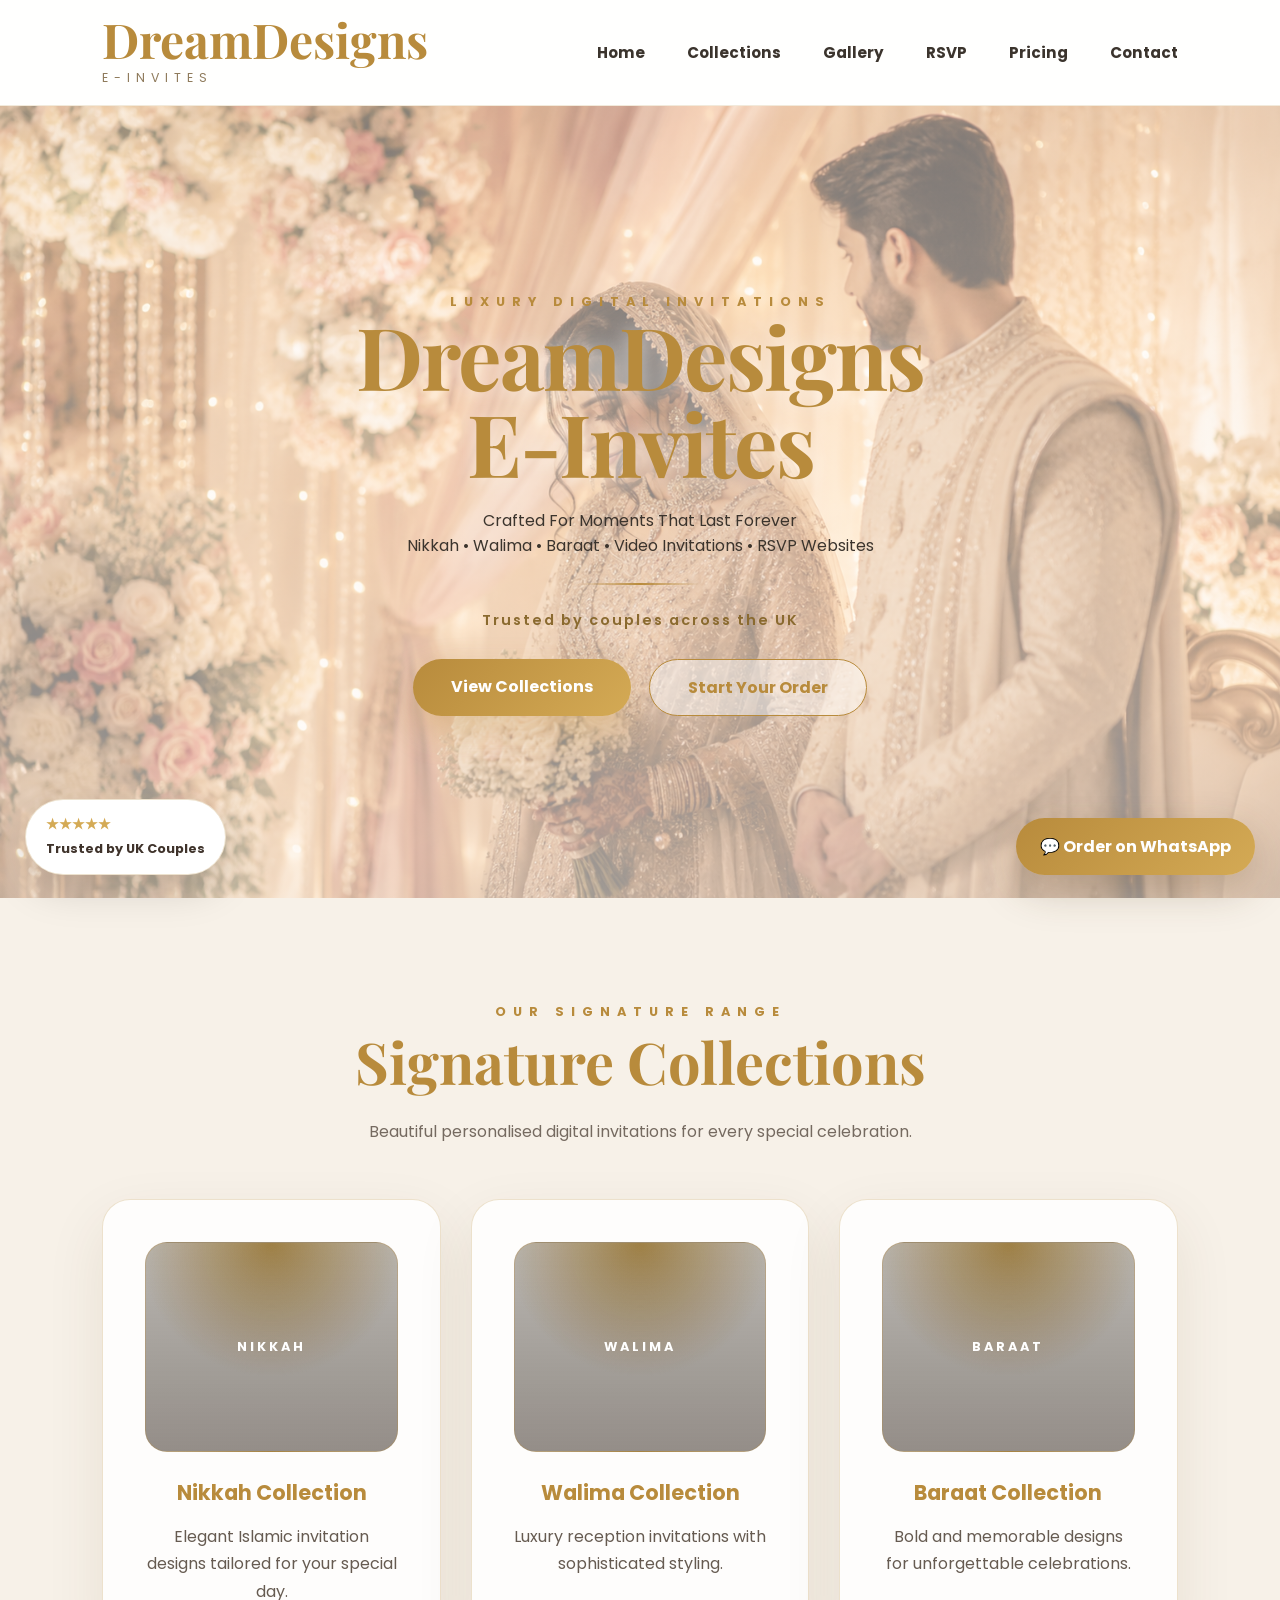
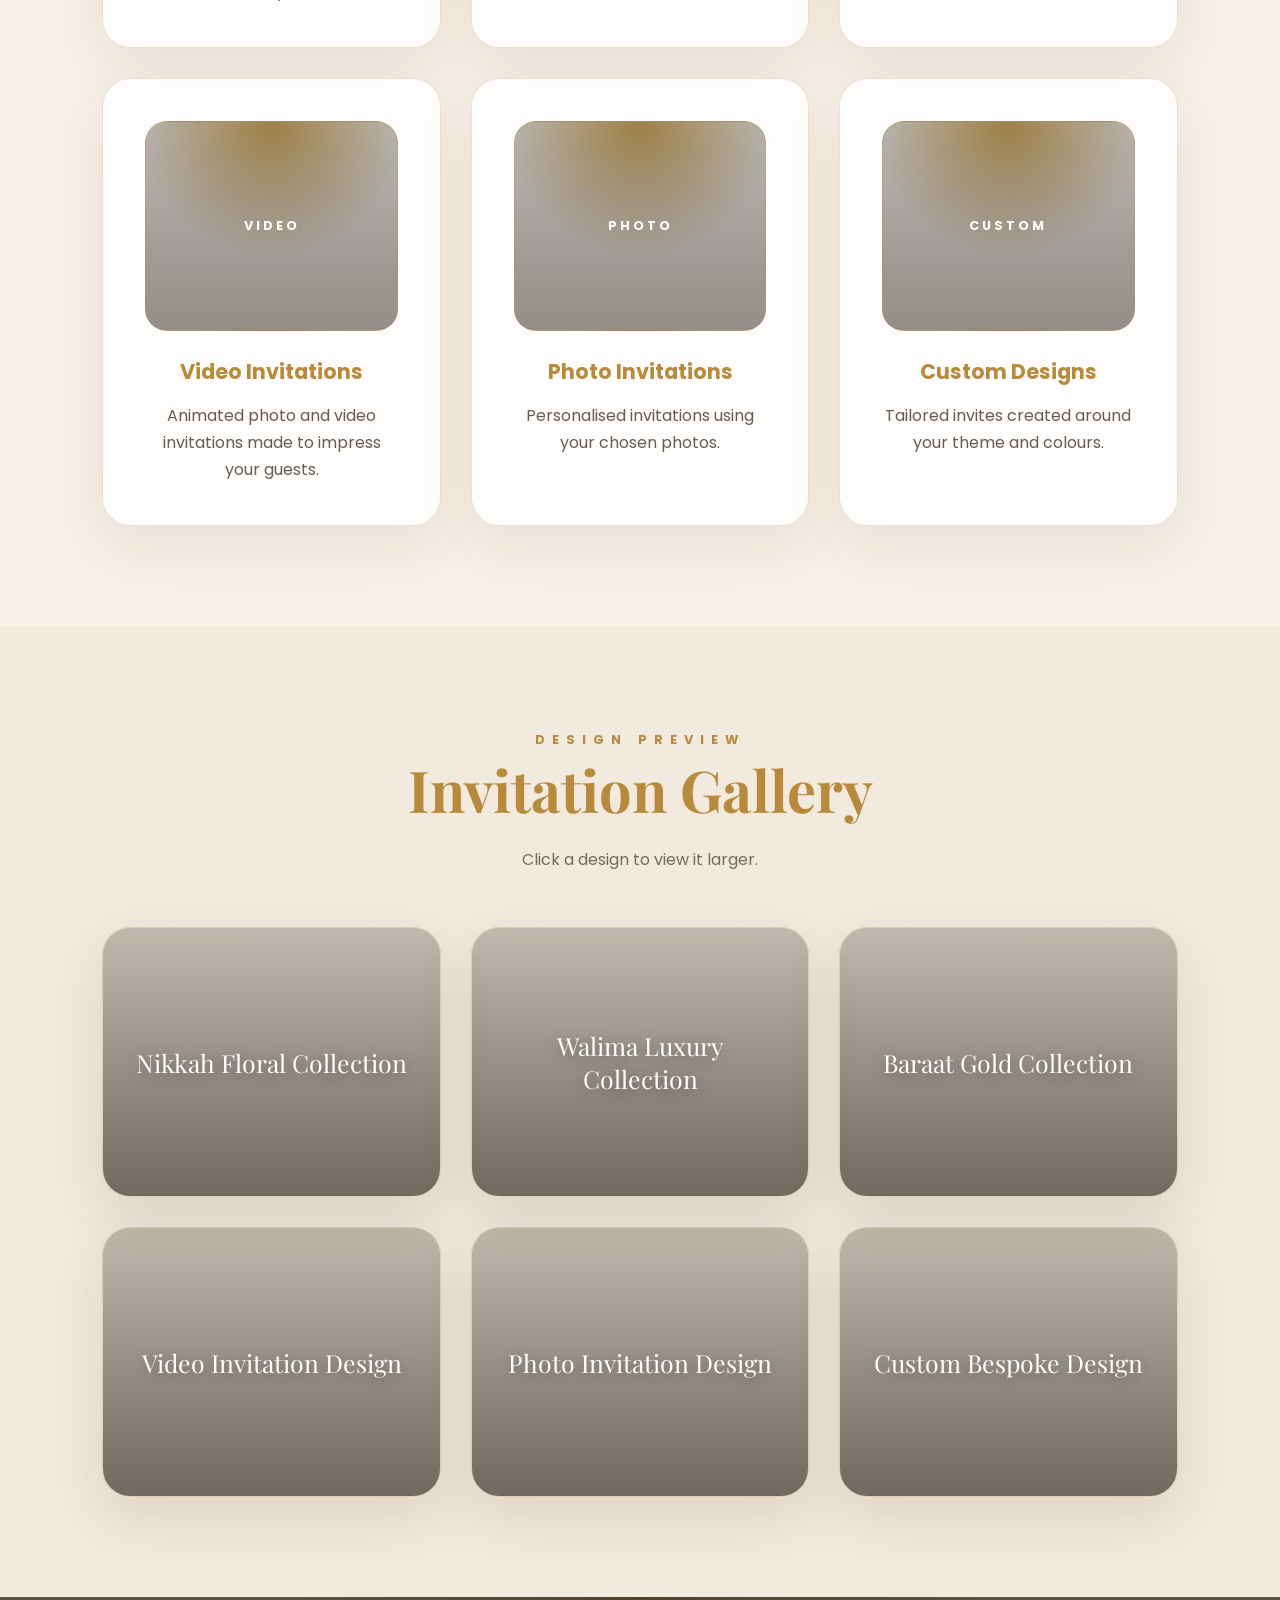
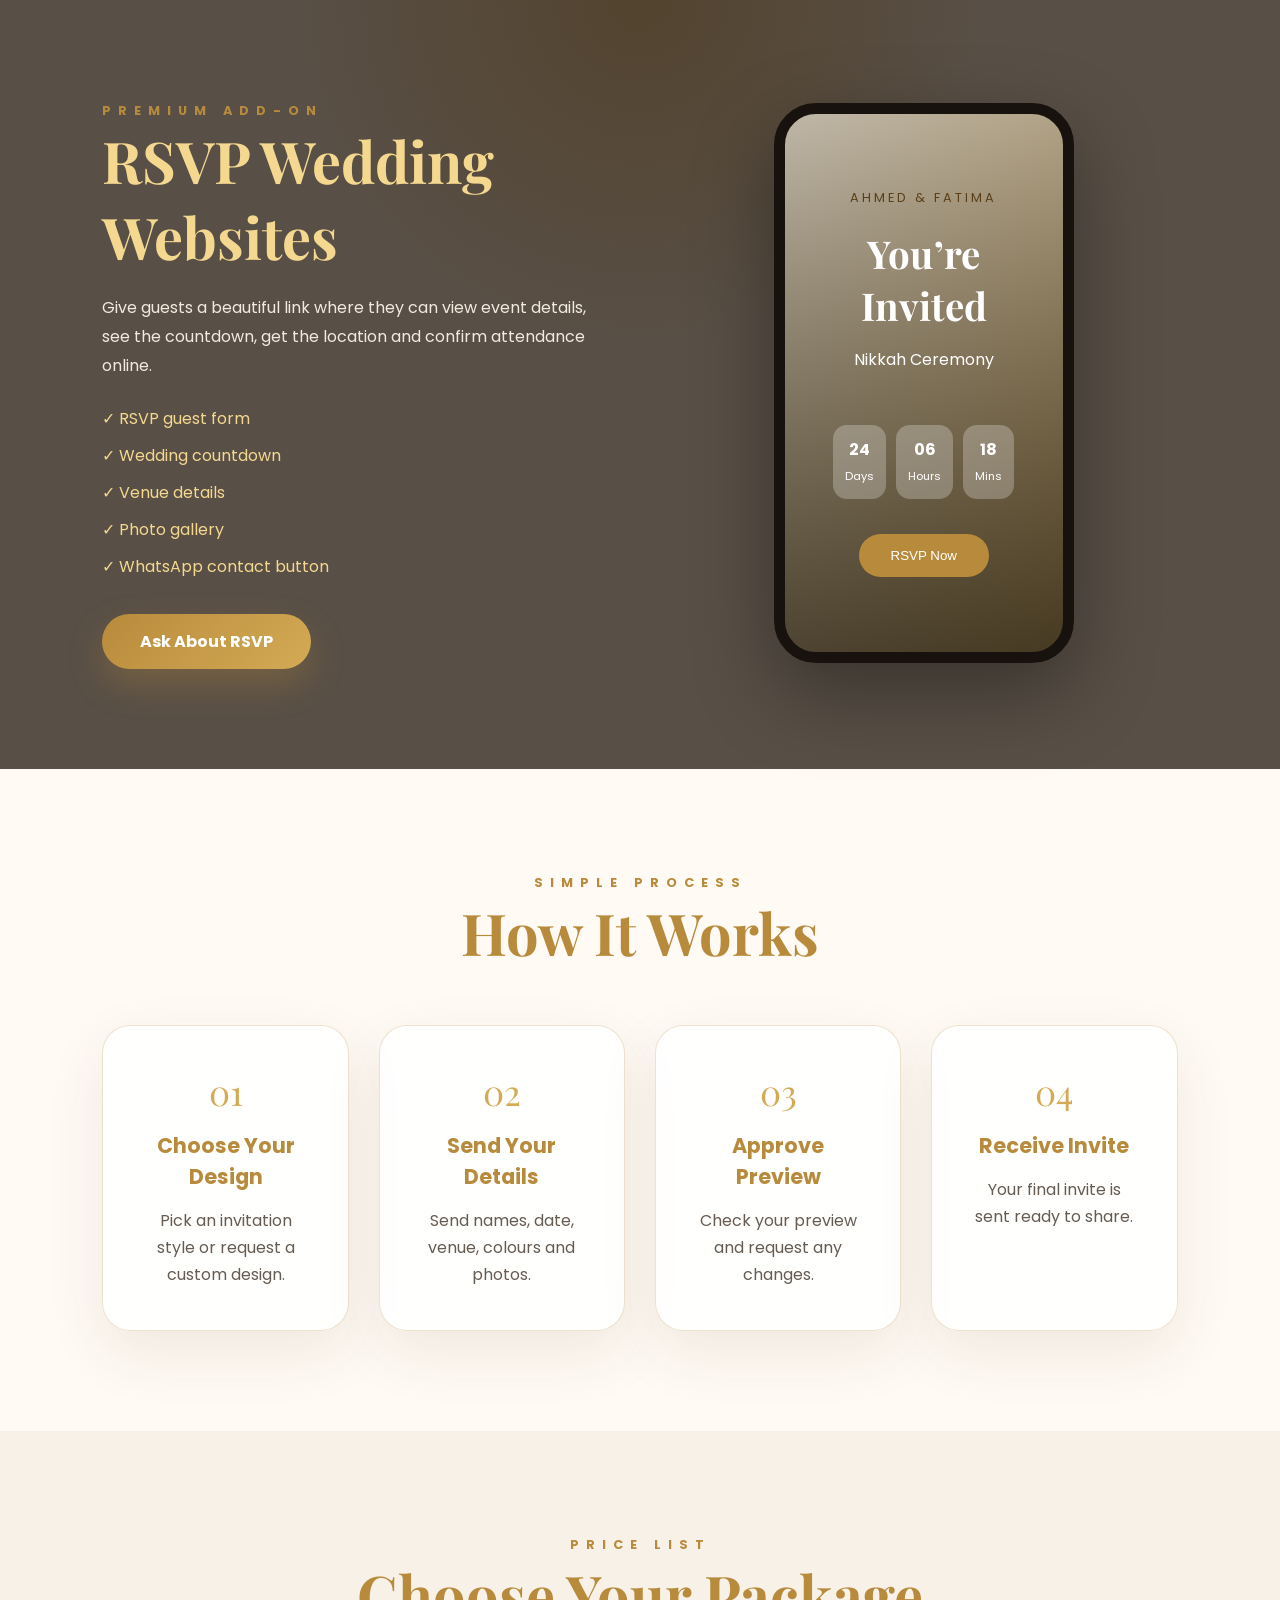
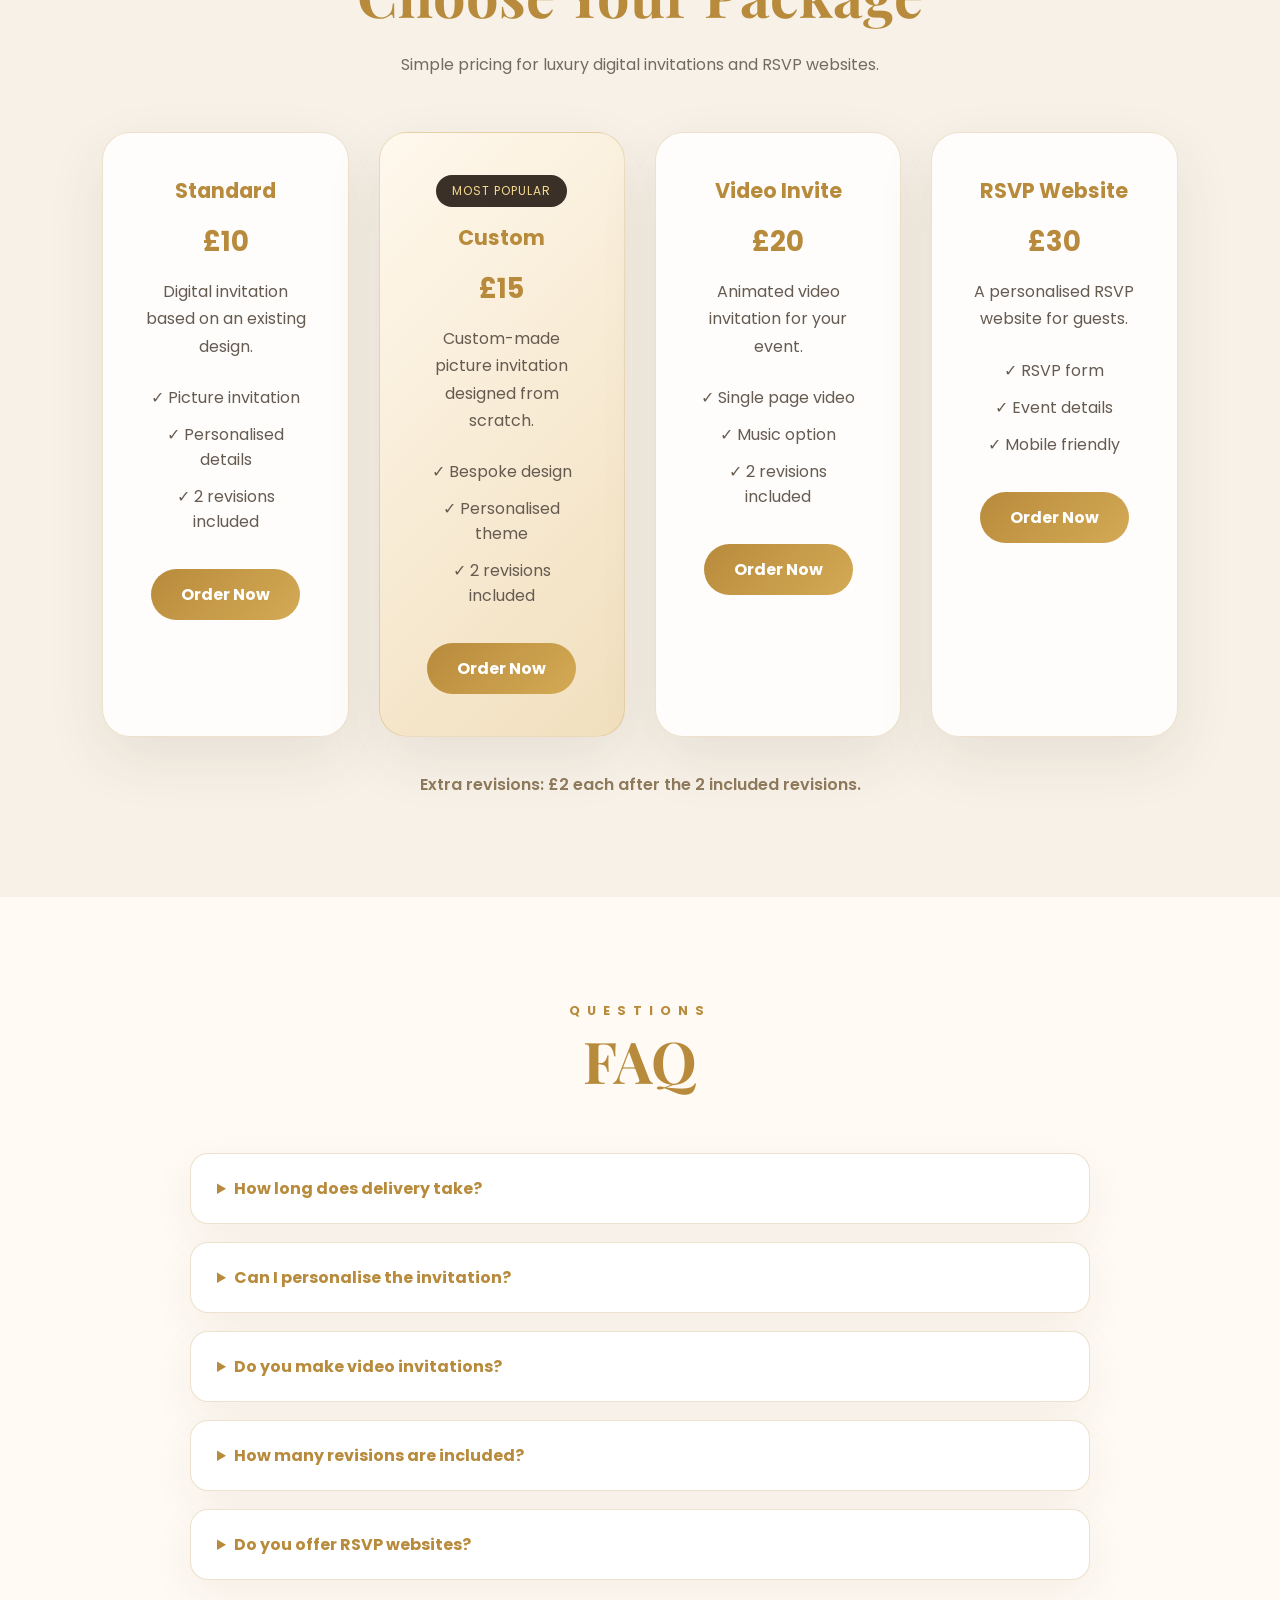
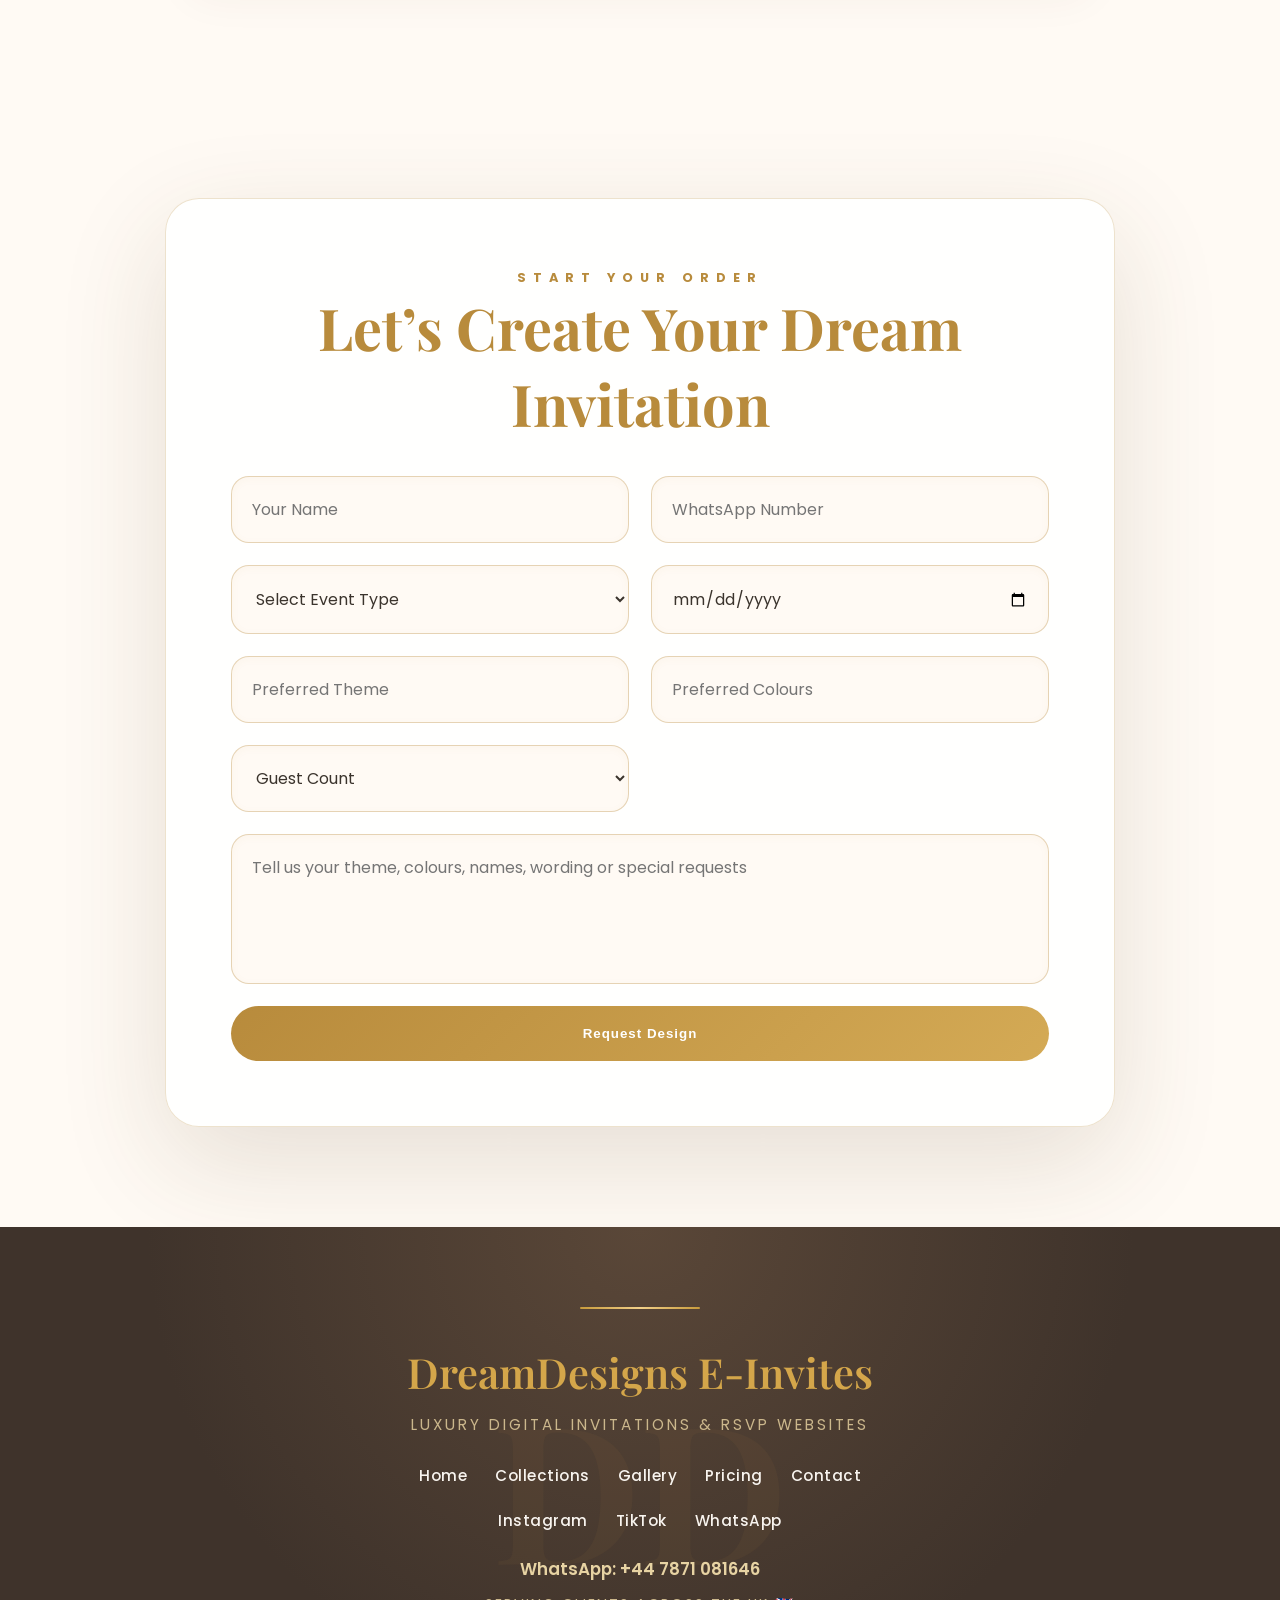
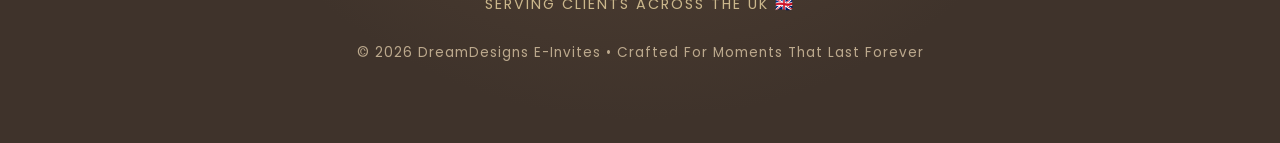
==== index.html @ 7d6180b9 "Add files via upload" ====
<!DOCTYPE html>
<html lang="en">
<head>
  <meta charset="UTF-8" />
  <meta name="viewport" content="width=device-width, initial-scale=1.0" />

  <title>DreamDesigns E-Invites</title>

  <link href="https://fonts.googleapis.com/css2?family=Playfair+Display:wght@500;600;700&family=Poppins:wght@300;400;500;600;700&display=swap" rel="stylesheet">

  <link rel="stylesheet" href="style.css" />
</head>

<header class="header">
  <nav class="navbar">
    <a href="#home" class="brand">
      <h2>DreamDesigns</h2>
      <span>E-Invites</span>
    </a>

    <ul class="nav-links" id="navLinks">
      <li><a href="#home">Home</a></li>
      <li><a href="#collections">Collections</a></li>
      <li><a href="#gallery">Gallery</a></li>
      <li><a href="#rsvp">RSVP</a></li>
      <li><a href="#pricing">Pricing</a></li>
      <li><a href="#contact">Contact</a></li>
    </ul>

    <button class="menu-btn" id="menuBtn">☰</button>
  </nav>
</header>

<section class="hero" id="home">
  <div class="hero-content reveal">
    <span class="section-label">Luxury Digital Invitations</span>

    <h1>DreamDesigns<br>E-Invites</h1>

    <p class="hero-subtitle">Crafted For Moments That Last Forever</p>

    <p class="hero-small">
      Nikkah • Walima • Baraat • Video Invitations • RSVP Websites
    </p>

    <div class="luxury-divider"></div>

    <p class="trust-line">Trusted by couples across the UK</p>

    <div class="buttons">
      <a href="#collections" class="btn-gold">View Collections</a>
      <a href="#contact" class="btn-outline">Start Your Order</a>
    </div>
  </div>
</section>

<section class="collections" id="collections">
  <div class="section-heading reveal">
    <span class="section-label">Our Signature Range</span>
    <h2>Signature Collections</h2>
    <p>Beautiful personalised digital invitations for every special celebration.</p>
  </div>

  <div class="collection-grid">
    <div class="collection-card reveal">
      <div class="preview-box">Nikkah</div>
      <h3>Nikkah Collection</h3>
      <p>Elegant Islamic invitation designs tailored for your special day.</p>
    </div>

    <div class="collection-card reveal">
      <div class="preview-box">Walima</div>
      <h3>Walima Collection</h3>
      <p>Luxury reception invitations with sophisticated styling.</p>
    </div>

    <div class="collection-card reveal">
      <div class="preview-box">Baraat</div>
      <h3>Baraat Collection</h3>
      <p>Bold and memorable designs for unforgettable celebrations.</p>
    </div>

    <div class="collection-card reveal">
      <div class="preview-box">Video</div>
      <h3>Video Invitations</h3>
      <p>Animated photo and video invitations made to impress your guests.</p>
    </div>

    <div class="collection-card reveal">
      <div class="preview-box">Photo</div>
      <h3>Photo Invitations</h3>
      <p>Personalised invitations using your chosen photos.</p>
    </div>

    <div class="collection-card reveal">
      <div class="preview-box">Custom</div>
      <h3>Custom Designs</h3>
      <p>Tailored invites created around your theme and colours.</p>
    </div>
  </div>
</section>

<section class="gallery" id="gallery">
  <div class="section-heading reveal">
    <span class="section-label">Design Preview</span>
    <h2>Invitation Gallery</h2>
    <p>Click a design to view it larger.</p>
  </div>

  <div class="gallery-grid">
    <a href="images/nikkah.jpg" class="gallery-card nikkah reveal" target="_blank">
      <span>Nikkah Floral Collection</span>
    </a>

    <a href="images/walima.jpg" class="gallery-card walima reveal" target="_blank">
      <span>Walima Luxury Collection</span>
    </a>

    <a href="images/baraat.jpg" class="gallery-card baraat reveal" target="_blank">
      <span>Baraat Gold Collection</span>
    </a>

    <a href="images/video.jpg" class="gallery-card video reveal" target="_blank">
      <span>Video Invitation Design</span>
    </a>

    <a href="images/photo.jpg" class="gallery-card photo reveal" target="_blank">
      <span>Photo Invitation Design</span>
    </a>

    <a href="images/custom.jpg" class="gallery-card custom reveal" target="_blank">
      <span>Custom Bespoke Design</span>
    </a>
  </div>
</section>

<section class="rsvp" id="rsvp">
  <div class="rsvp-text reveal">
    <span class="section-label">Premium Add-On</span>
    <h2>RSVP Wedding Websites</h2>

    <p>
      Give guests a beautiful link where they can view event details,
      see the countdown, get the location and confirm attendance online.
    </p>

    <ul>
      <li>✓ RSVP guest form</li>
      <li>✓ Wedding countdown</li>
      <li>✓ Venue details</li>
      <li>✓ Photo gallery</li>
      <li>✓ WhatsApp contact button</li>
    </ul>

    <a href="#contact" class="btn-gold">Ask About RSVP</a>
  </div>

  <div class="phone-preview reveal">
    <div class="phone-card">
      <span>Ahmed & Fatima</span>
      <h3>You’re Invited</h3>
      <p>Nikkah Ceremony</p>

      <div class="countdown">
        <div><strong>24</strong><small>Days</small></div>
        <div><strong>06</strong><small>Hours</small></div>
        <div><strong>18</strong><small>Mins</small></div>
      </div>

      <button>RSVP Now</button>
    </div>
  </div>
</section>

<section class="process" id="process">
  <div class="section-heading reveal">
    <span class="section-label">Simple Process</span>
    <h2>How It Works</h2>
  </div>

  <div class="process-grid">
    <div class="process-card reveal">
      <span>01</span>
      <h3>Choose Your Design</h3>
      <p>Pick an invitation style or request a custom design.</p>
    </div>

    <div class="process-card reveal">
      <span>02</span>
      <h3>Send Your Details</h3>
      <p>Send names, date, venue, colours and photos.</p>
    </div>

    <div class="process-card reveal">
      <span>03</span>
      <h3>Approve Preview</h3>
      <p>Check your preview and request any changes.</p>
    </div>

    <div class="process-card reveal">
      <span>04</span>
      <h3>Receive Invite</h3>
      <p>Your final invite is sent ready to share.</p>
    </div>
  </div>
</section>

<section class="pricing" id="pricing">
  <div class="section-heading reveal">
    <span class="section-label">Price List</span>
    <h2>Choose Your Package</h2>
    <p>Simple pricing for luxury digital invitations and RSVP websites.</p>
  </div>

  <div class="pricing-grid">
    <div class="price-card reveal">
      <h3>Standard</h3>
      <strong>£10</strong>
      <p>Digital invitation based on an existing design.</p>

      <ul>
        <li>✓ Picture invitation</li>
        <li>✓ Personalised details</li>
        <li>✓ 2 revisions included</li>
      </ul>

      <a href="https://wa.me/447871081646" target="_blank">Order Now</a>
    </div>

    <div class="price-card featured reveal">
      <div class="popular-tag">Most Popular</div>

      <h3>Custom</h3>
      <strong>£15</strong>
      <p>Custom-made picture invitation designed from scratch.</p>

      <ul>
        <li>✓ Bespoke design</li>
        <li>✓ Personalised theme</li>
        <li>✓ 2 revisions included</li>
      </ul>

      <a href="https://wa.me/447871081646" target="_blank">Order Now</a>
    </div>

    <div class="price-card reveal">
      <h3>Video Invite</h3>
      <strong>£20</strong>
      <p>Animated video invitation for your event.</p>

      <ul>
        <li>✓ Single page video</li>
        <li>✓ Music option</li>
        <li>✓ 2 revisions included</li>
      </ul>

      <a href="https://wa.me/447871081646" target="_blank">Order Now</a>
    </div>

    <div class="price-card reveal">
      <h3>RSVP Website</h3>
      <strong>£30</strong>
      <p>A personalised RSVP website for guests.</p>

      <ul>
        <li>✓ RSVP form</li>
        <li>✓ Event details</li>
        <li>✓ Mobile friendly</li>
      </ul>

      <a href="https://wa.me/447871081646" target="_blank">Order Now</a>
    </div>
  </div>

  <p class="revision-note">Extra revisions: £2 each after the 2 included revisions.</p>
</section>

<section class="faq" id="faq">
  <div class="section-heading reveal">
    <span class="section-label">Questions</span>
    <h2>FAQ</h2>
  </div>

  <div class="faq-box reveal">
    <details>
      <summary>How long does delivery take?</summary>
      <p>Usually 1-3 days depending on the design and edits needed.</p>
    </details>

    <details>
      <summary>Can I personalise the invitation?</summary>
      <p>Yes, names, dates, venues, colours, photos and wording can be personalised.</p>
    </details>

    <details>
      <summary>Do you make video invitations?</summary>
      <p>Yes, we offer single-page and multi-page video invitations.</p>
    </details>

    <details>
      <summary>How many revisions are included?</summary>
      <p>Two revisions are included. Extra revisions are £2 each.</p>
    </details>

    <details>
      <summary>Do you offer RSVP websites?</summary>
      <p>Yes, RSVP websites can include guest forms, event details, location and countdowns.</p>
    </details>
  </div>
</section>

<section class="contact" id="contact">
  <div class="contact-box reveal">
    <span class="section-label">Start Your Order</span>
    <h2>Let’s Create Your Dream Invitation</h2>

    <form action="https://formspree.io/f/mbdvrpny" method="POST">
      <input type="hidden" name="_subject" value="New DreamDesigns E-Invites Order">

      <input type="text" name="name" placeholder="Your Name" required>

      <input type="tel" name="whatsapp" placeholder="WhatsApp Number" required>

      <select name="event_type" required>
        <option value="">Select Event Type</option>
        <option>Nikkah</option>
        <option>Walima</option>
        <option>Baraat</option>
        <option>Wedding</option>
        <option>Birthday</option>
        <option>Baby Shower</option>
        <option>Other</option>
      </select>

      <input type="date" name="event_date" required>

      <input type="text" name="preferred_theme" placeholder="Preferred Theme">

      <input type="text" name="preferred_colours" placeholder="Preferred Colours">

      <select name="guest_count">
        <option value="">Guest Count</option>
        <option>0 - 50</option>
        <option>50 - 100</option>
        <option>100 - 200</option>
        <option>200 - 300</option>
        <option>300+</option>
      </select>

      <textarea name="message" placeholder="Tell us your theme, colours, names, wording or special requests"></textarea>

      <button type="submit">Request Design</button>
    </form>
  </div>
</section>

<div class="review-badge">
  <strong>★★★★★</strong>
  <span>Trusted by UK Couples</span>
</div>

<a href="https://wa.me/447871081646" class="whatsapp-btn" target="_blank">
  💬 Order on WhatsApp
</a>

<footer>
  <div class="footer-line"></div>

  <div class="footer-watermark">DD</div>

  <h3>DreamDesigns E-Invites</h3>

  <p class="footer-tagline">
    Luxury Digital Invitations & RSVP Websites
  </p>

  <div class="footer-links">
    <a href="#home">Home</a>
    <a href="#collections">Collections</a>
    <a href="#gallery">Gallery</a>
    <a href="#pricing">Pricing</a>
    <a href="#contact">Contact</a>
  </div>

  <div class="footer-socials">
    <a href="#">Instagram</a>
    <a href="#">TikTok</a>
    <a href="https://wa.me/447871081646" target="_blank">WhatsApp</a>
  </div>

  <p class="footer-contact">
    WhatsApp: +44 7871 081646
  </p>

  <p class="footer-location">
    Serving Clients Across The UK 🇬🇧
  </p>

  <p class="copyright">
    © 2026 DreamDesigns E-Invites • Crafted For Moments That Last Forever
  </p>
</footer>

<script src="script.js"></script>
</body>
</html>
---- style.css ----
*{
  margin:0;
  padding:0;
  box-sizing:border-box;
}

html{
  scroll-behavior:smooth;
}

body{
  font-family:'Poppins',sans-serif;
  background:#f7f1e8;
  color:#3b342d;
  overflow-x:hidden;
}

.site-loader{
  position:fixed;
  inset:0;
  background:#3f332b;
  z-index:99999;
  display:flex;
  flex-direction:column;
  align-items:center;
  justify-content:center;
  transition:.7s ease;
}

.site-loader.hide{
  opacity:0;
  visibility:hidden;
}

.loader-logo{
  font-family:'Playfair Display',serif;
  font-size:5rem;
  color:#d4aa55;
  border:1px solid rgba(212,166,74,.45);
  width:130px;
  height:130px;
  border-radius:50%;
  display:flex;
  align-items:center;
  justify-content:center;
}

.site-loader p{
  color:#f8f4ef;
  margin-top:22px;
  letter-spacing:4px;
  text-transform:uppercase;
  font-size:.85rem;
}

.header{
  position:sticky;
  top:0;
  z-index:999;
  background:rgba(255,255,255,.95);
  backdrop-filter:blur(20px);
  border-bottom:1px solid rgba(184,139,60,.18);
}

.navbar{
  width:100%;
  padding:18px 8%;
  display:flex;
  align-items:center;
  justify-content:space-between;
}

.brand{
  text-decoration:none;
  display:flex;
  flex-direction:column;
  align-items:flex-start;
}

.brand h2{
  font-family:'Playfair Display',serif;
  color:#b88b3c;
  font-size:3rem;
  line-height:.9;
}

.brand span{
  color:#8f7b5c;
  letter-spacing:6px;
  text-transform:uppercase;
  font-size:.78rem;
  margin-top:8px;
}

.nav-links{
  list-style:none;
  display:flex;
  gap:42px;
  align-items:center;
}

.nav-links a{
  text-decoration:none;
  color:#3b342d;
  font-weight:700;
  font-size:.95rem;
  position:relative;
}

.nav-links a::after{
  content:"";
  position:absolute;
  left:0;
  bottom:-7px;
  width:0;
  height:2px;
  background:#b88b3c;
  transition:.3s;
}

.nav-links a:hover::after{
  width:100%;
}

.menu-btn{
  display:none;
  background:none;
  border:none;
  color:#b88b3c;
  font-size:2rem;
  cursor:pointer;
}

.hero{
  min-height:88vh;
  display:flex;
  align-items:center;
  justify-content:center;
  text-align:center;
  padding:100px 8%;
  position:relative;
  overflow:hidden;

  background:
    linear-gradient(
      rgba(255,250,245,0.48),
      rgba(255,250,245,0.60)
    ),
    url('hero.png');

  background-size:cover;
  background-position:60% center;
  background-repeat:no-repeat;
}

.luxury-divider{
  width:120px;
  height:2px;
  margin:25px auto;
  background:linear-gradient(to right,transparent,#b88b3c,transparent);
}

.trust-line{
  color:#8a6a2f;
  font-size:.9rem;
  letter-spacing:2px;
  margin-bottom:28px;
  font-weight:600;
}

.buttons{
  display:flex;
  justify-content:center;
  gap:18px;
  flex-wrap:wrap;
}

.btn-gold,
.btn-outline{
  display:inline-block;
  padding:15px 38px;
  border-radius:50px;
  text-decoration:none;
  font-weight:700;
  transition:.3s;
}

.btn-gold{
  background:linear-gradient(135deg,#b88b3c,#d4aa55);
  color:white;
  box-shadow:0 15px 35px rgba(184,139,60,.3);
}

.btn-outline{
  border:1.8px solid #b88b3c;
  color:#b88b3c;
  background:rgba(255,255,255,.45);
}

.btn-gold:hover,
.btn-outline:hover{
  transform:translateY(-5px);
}

.collections,
.gallery,
.process,
.pricing,
.faq,
.contact{
  padding:100px 8%;
  text-align:center;
}

.section-heading{
  max-width:760px;
  margin:0 auto 55px;
}

.section-heading p{
  color:#756a60;
}

.collections h2,
.gallery h2,
.rsvp h2,
.process h2,
.pricing h2,
.faq h2,
.contact h2{
  font-family:'Playfair Display',serif;
  font-size:3.6rem;
  color:#b88b3c;
  margin-bottom:20px;
}

.collection-grid,
.gallery-grid,
.process-grid,
.pricing-grid{
  display:grid;
  grid-template-columns:repeat(3,1fr);
  gap:30px;
}

.collection-card,
.price-card,
.process-card{
  background:rgba(255,255,255,.86);
  border:1px solid rgba(184,139,60,.25);
  border-radius:28px;
  padding:42px;
  box-shadow:0 22px 60px rgba(80,55,25,.09);
  transition:.3s;
}

.collection-card:hover,
.price-card:hover,
.process-card:hover{
  transform:translateY(-10px);
  box-shadow:0 28px 80px rgba(80,55,25,.15);
}

.preview-box{
  height:210px;
  border-radius:22px;
  margin-bottom:25px;
  display:flex;
  align-items:center;
  justify-content:center;
  color:white;
  font-weight:700;
  letter-spacing:3px;
  text-transform:uppercase;
  font-size:.8rem;
  background:
    linear-gradient(rgba(60,50,40,.35),rgba(60,50,40,.55)),
    radial-gradient(circle at top,#d4aa55,transparent 55%);
  border:1px solid rgba(184,139,60,.3);
}

.collection-card h3,
.price-card h3,
.process-card h3{
  color:#b88b3c;
  margin-bottom:15px;
  font-size:1.3rem;
}

.collection-card p,
.price-card p,
.process-card p{
  color:#665b51;
  line-height:1.7;
}

.gallery{
  background:#f2eadf;
}

.gallery-card{
  min-height:270px;
  border-radius:28px;
  border:1px solid rgba(184,139,60,.3);
  color:white;
  display:flex;
  align-items:center;
  justify-content:center;
  font-family:'Playfair Display',serif;
  font-size:1.55rem;
  box-shadow:0 22px 60px rgba(80,55,25,.13);
  text-decoration:none;
  cursor:pointer;
  transition:.3s;
  padding:25px;
  background-size:cover;
  background-position:center;
  position:relative;
  overflow:hidden;
}

.gallery-card::before{
  content:"";
  position:absolute;
  inset:0;
  background:linear-gradient(rgba(45,35,28,.25),rgba(45,35,28,.65));
}

.gallery-card span{
  position:relative;
  z-index:2;
  text-shadow:0 3px 15px rgba(0,0,0,.35);
}

.gallery-card:hover{
  transform:translateY(-8px);
}

.gallery-card.nikkah{
  background-image:url('images/nikkah.jpg');
}

.gallery-card.walima{
  background-image:url('images/walima.jpg');
}

.gallery-card.baraat{
  background-image:url('images/baraat.jpg');
}

.gallery-card.video{
  background-image:url('images/video.jpg');
}

.gallery-card.photo{
  background-image:url('images/photo.jpg');
}

.gallery-card.custom{
  background-image:url('images/custom.jpg');
}

.rsvp{
  padding:100px 8%;
  display:grid;
  grid-template-columns:1fr 1fr;
  gap:60px;
  align-items:center;
  background:
    linear-gradient(rgba(58,48,39,.84),rgba(58,48,39,.84)),
    radial-gradient(circle at top,#d4aa55,transparent 35%);
  color:white;
}

.rsvp-text{
  text-align:left;
}

.rsvp h2{
  color:#f5d890;
}

.rsvp p{
  line-height:1.8;
  margin-bottom:25px;
  color:#f3eadf;
}

.rsvp ul{
  list-style:none;
  margin-bottom:35px;
}

.rsvp li{
  margin-bottom:12px;
  color:#f5d890;
}

.phone-preview{
  display:flex;
  justify-content:center;
}

.phone-card{
  width:300px;
  min-height:560px;
  border:11px solid #17120d;
  border-radius:42px;
  background:
    linear-gradient(rgba(0,0,0,.25),rgba(0,0,0,.65)),
    linear-gradient(135deg,#fff4df,#caa661);
  display:flex;
  flex-direction:column;
  align-items:center;
  justify-content:center;
  text-align:center;
  padding:30px;
  box-shadow:0 30px 80px rgba(0,0,0,.35);
}

.phone-card span{
  color:#5a3f19;
  letter-spacing:3px;
  text-transform:uppercase;
  font-size:.8rem;
  margin-bottom:20px;
}

.phone-card h3{
  font-family:'Playfair Display',serif;
  font-size:2.4rem;
  color:white;
  margin-bottom:15px;
}

.phone-card p{
  color:white;
}

.countdown{
  display:flex;
  gap:10px;
  margin:25px 0;
}

.countdown div{
  background:rgba(255,255,255,.25);
  padding:12px;
  border-radius:14px;
  color:white;
}

.countdown strong{
  display:block;
}

.countdown small{
  font-size:.7rem;
}

.phone-card button{
  margin-top:10px;
  background:#b88b3c;
  color:white;
  border:none;
  padding:14px 32px;
  border-radius:30px;
}

.process{
  background:#fffaf4;
}

.process-grid{
  grid-template-columns:repeat(4,1fr);
}

.process-card span{
  color:#d4aa55;
  font-family:'Playfair Display',serif;
  font-size:2.2rem;
  display:block;
  margin-bottom:15px;
}

.pricing{
  background:#f7f1e8;
}

.pricing-grid{
  grid-template-columns:repeat(4,1fr);
}

.price-card ul{
  list-style:none;
  margin:25px 0;
  padding:0;
}

.price-card li{
  margin-bottom:12px;
  color:#665b51;
}

.price-card strong{
  display:block;
  margin:15px 0;
  color:#b88b3c;
  font-size:1.7rem;
}

.price-card a{
  display:inline-block;
  margin-top:10px;
  padding:13px 30px;
  border-radius:50px;
  background:linear-gradient(135deg,#b88b3c,#d4aa55);
  color:white;
  text-decoration:none;
  font-weight:700;
}

.featured{
  background:linear-gradient(135deg,#fff8ed,#f1dfbd);
  transform:scale(1.03);
}

.popular-tag{
  display:inline-block;
  background:#3a3028;
  color:#f5d890;
  padding:7px 16px;
  border-radius:50px;
  font-size:.75rem;
  margin-bottom:15px;
  letter-spacing:1px;
  text-transform:uppercase;
}

.revision-note{
  margin-top:35px;
  color:#8f7b5c;
  font-weight:600;
}

.faq{
  background:#fffaf4;
}

.faq-box{
  max-width:900px;
  margin:auto;
}

.faq details{
  background:white;
  border:1px solid rgba(184,139,60,.25);
  border-radius:18px;
  padding:22px 26px;
  margin-bottom:18px;
  box-shadow:0 15px 45px rgba(80,55,25,.06);
  text-align:left;
}

.faq summary{
  cursor:pointer;
  font-weight:700;
  color:#b88b3c;
}

.faq p{
  margin-top:15px;
  color:#665b51;
  line-height:1.7;
}

.contact{
  background:#fffaf4;
}

.contact-box{
  max-width:950px;
  margin:auto;
  background:rgba(255,255,255,.88);
  border:1px solid rgba(184,139,60,.25);
  border-radius:34px;
  padding:65px;
  box-shadow:0 35px 110px rgba(80,55,25,.14);
}

.contact form{
  display:grid;
  grid-template-columns:1fr 1fr;
  gap:22px;
  margin-top:35px;
}

.contact textarea,
.contact button{
  grid-column:1/3;
}

.contact input,
.contact select,
.contact textarea{
  width:100%;
  padding:20px;
  border:1px solid rgba(184,139,60,.35);
  background:#fffaf4;
  border-radius:18px;
  font-family:'Poppins',sans-serif;
  color:#3b342d;
  font-size:1rem;
  box-shadow:inset 0 2px 8px rgba(184,139,60,.04);
}

.contact input:focus,
.contact select:focus,
.contact textarea:focus{
  outline:none;
  border-color:#b88b3c;
  box-shadow:0 0 0 4px rgba(184,139,60,.12);
}

.contact textarea{
  min-height:150px;
  resize:none;
}

.contact button{
  border:none;
  padding:20px;
  border-radius:50px;
  background:linear-gradient(135deg,#b88b3c,#d4aa55);
  color:white;
  font-weight:700;
  cursor:pointer;
  letter-spacing:1px;
}

.review-badge{
  position:fixed;
  left:25px;
  bottom:25px;
  z-index:998;
  background:white;
  color:#3f332b;
  padding:14px 20px;
  border-radius:50px;
  box-shadow:0 15px 40px rgba(0,0,0,.15);
  border:1px solid rgba(184,139,60,.25);
}

.review-badge strong{
  color:#d4aa55;
  display:block;
  font-size:.9rem;
}

.review-badge span{
  font-size:.8rem;
  font-weight:700;
}

.whatsapp-btn{
  position:fixed;
  right:25px;
  bottom:25px;
  z-index:998;
  background:linear-gradient(135deg,#b88b3c,#d4aa55);
  color:white;
  text-decoration:none;
  padding:16px 24px;
  border-radius:50px;
  font-weight:700;
  box-shadow:0 15px 40px rgba(80,55,25,.25);
  transition:.3s;
}

.whatsapp-btn:hover{
  transform:translateY(-3px);
}

footer{
  position:relative;
  overflow:hidden;
  text-align:center;
  padding:80px 20px;
  color:#f8f4ef;
  background:
    radial-gradient(circle at top,#5a4738 0%,#3f332b 60%);
}

.footer-line{
  width:120px;
  height:2px;
  background:linear-gradient(to right,#c89b3c,#f2d089,#c89b3c);
  margin:0 auto 35px;
  border-radius:10px;
}

.footer-watermark{
  position:absolute;
  top:50%;
  left:50%;
  transform:translate(-50%,-50%);
  font-family:'Playfair Display',serif;
  font-size:12rem;
  color:rgba(212,166,74,0.05);
  font-weight:700;
  pointer-events:none;
}

footer h3{
  position:relative;
  z-index:2;
  font-family:'Playfair Display',serif;
  font-size:2.6rem;
  font-weight:600;
  color:#d4a64a;
  margin-bottom:14px;
}

.footer-tagline{
  position:relative;
  z-index:2;
  font-size:.95rem;
  letter-spacing:3px;
  text-transform:uppercase;
  color:#cbb78c;
  margin-bottom:28px;
}

.footer-links,
.footer-socials{
  position:relative;
  z-index:2;
  display:flex;
  justify-content:center;
  gap:28px;
  flex-wrap:wrap;
  margin:22px 0;
}

.footer-links a,
.footer-socials a{
  position:relative;
  color:#f8f4ef;
  text-decoration:none;
  font-size:.95rem;
  font-weight:500;
  letter-spacing:.5px;
  transition:.3s;
}

.footer-links a::after,
.footer-socials a::after{
  content:"";
  position:absolute;
  left:0;
  bottom:-6px;
  width:0;
  height:2px;
  background:#d4a64a;
  transition:.3s;
}

.footer-links a:hover,
.footer-socials a:hover{
  color:#d4a64a;
  transform:translateY(-2px);
}

.footer-links a:hover::after,
.footer-socials a:hover::after{
  width:100%;
}

.footer-contact{
  position:relative;
  z-index:2;
  font-size:1.05rem;
  color:#e7d3a3;
  margin-top:24px;
  font-weight:600;
}

.footer-location{
  position:relative;
  z-index:2;
  color:#cbb78c;
  font-size:.9rem;
  letter-spacing:2px;
  text-transform:uppercase;
  margin-top:12px;
}

.copyright{
  position:relative;
  z-index:2;
  color:#bca98d;
  font-size:.85rem;
  letter-spacing:1px;
  margin-top:28px;
}

.reveal{
  opacity:0;
  transform:translateY(45px);
  transition:.8s ease;
}

.reveal.active{
  opacity:1;
  transform:translateY(0);
}

@media(max-width:1100px){
  .pricing-grid,
  .process-grid{
    grid-template-columns:repeat(2,1fr);
  }

  .hero h1{
    font-size:4.5rem;
  }
}

@media(max-width:900px){
  .menu-btn{
    display:block;
  }

  .nav-links{
    position:absolute;
    top:100%;
    right:8%;
    width:250px;
    background:white;
    flex-direction:column;
    gap:0;
    border-radius:18px;
    box-shadow:0 20px 50px rgba(0,0,0,.12);
    display:none;
    overflow:hidden;
  }

  .nav-links.active{
    display:flex;
  }

  .nav-links li{
    border-bottom:1px solid rgba(184,139,60,.15);
  }

  .nav-links a{
    display:block;
    padding:16px 22px;
  }

  .collection-grid,
  .gallery-grid,
  .rsvp{
    grid-template-columns:1fr;
  }

  .rsvp-text{
    text-align:center;
  }

  .contact form{
    grid-template-columns:1fr;
  }

  .contact textarea,
  .contact button{
    grid-column:1;
  }
}

@media(max-width:520px){
  .navbar{
    padding:12px 5%;
  }

  .brand h2{
    font-size:1.6rem;
  }

  .brand span{
    font-size:.58rem;
    letter-spacing:3px;
  }

  .hero{
    padding:80px 5%;
    min-height:85vh;
  }

  .hero h1{
    font-size:2.7rem;
  }

  .hero-subtitle{
    font-size:1.1rem;
  }

  .hero-small{
    font-size:.78rem;
  }

  .collections,
  .gallery,
  .process,
  .pricing,
  .faq,
  .contact,
  .rsvp{
    padding:75px 5%;
  }

  .collections h2,
  .gallery h2,
  .rsvp h2,
  .process h2,
  .pricing h2,
  .faq h2,
  .contact h2{
    font-size:2.25rem;
  }

  .collection-card,
  .price-card,
  .contact-box,
  .process-card{
    padding:30px 22px;
  }

  .process-grid,
  .pricing-grid{
    grid-template-columns:1fr;
  }

  .phone-card{
    width:260px;
    min-height:500px;
  }

  .review-badge{
    display:none;
  }

  .whatsapp-btn{
    right:14px;
    bottom:14px;
    padding:14px 18px;
    font-size:.9rem;
  }
}
.thankyou-page{
  min-height:100vh;
  display:flex;
  align-items:center;
  justify-content:center;
  background:#f7f1e8;
  padding:30px;
}

.thankyou-card{
  max-width:650px;
  background:white;
  padding:70px 40px;
  border-radius:30px;
  text-align:center;
  border:1px solid rgba(184,139,60,.25);
  box-shadow:0 30px 90px rgba(80,55,25,.12);
}

.thankyou-card h1{
  font-family:'Playfair Display',serif;
  font-size:4rem;
  color:#b88b3c;
  margin-bottom:20px;
}

.thankyou-card p{
  margin-bottom:30px;
  color:#665b51;
}

.thankyou-card a{
  display:inline-block;
  padding:15px 35px;
  border-radius:50px;
  background:linear-gradient(135deg,#b88b3c,#d4aa55);
  color:white;
  text-decoration:none;
  font-weight:700;
}
.hero{
  min-height:88vh;
  display:flex;
  align-items:center;
  justify-content:center;
  text-align:center;
  padding:100px 8%;
  position:relative;
  overflow:hidden;

  background:
    linear-gradient(
      rgba(255,250,245,0.48),
      rgba(255,250,245,0.60)
    ),
    url('hero.png');

  background-size:cover;
  background-position:60% center;
  background-repeat:no-repeat;
}
.hero h1{
  font-family:'Playfair Display', Georgia, serif !important;
  font-size:5.4rem !important;
  line-height:1 !important;
  color:#b88b3c !important;
  font-weight:700 !important;
  letter-spacing:-2px !important;
  margin-bottom:22px !important;
  text-shadow:0 2px 20px rgba(255,255,255,.65) !important;
}

.section-label{
  font-family:'Poppins', sans-serif !important;
  color:#b88b3c !important;
  text-transform:uppercase !important;
  letter-spacing:7px !important;
  font-size:.8rem !important;
  font-weight:700 !important;
}

.brand h2{
  font-family:'Playfair Display', Georgia, serif !important;
  color:#b88b3c !important;
  font-size:3rem !important;
  font-weight:700 !important;
}
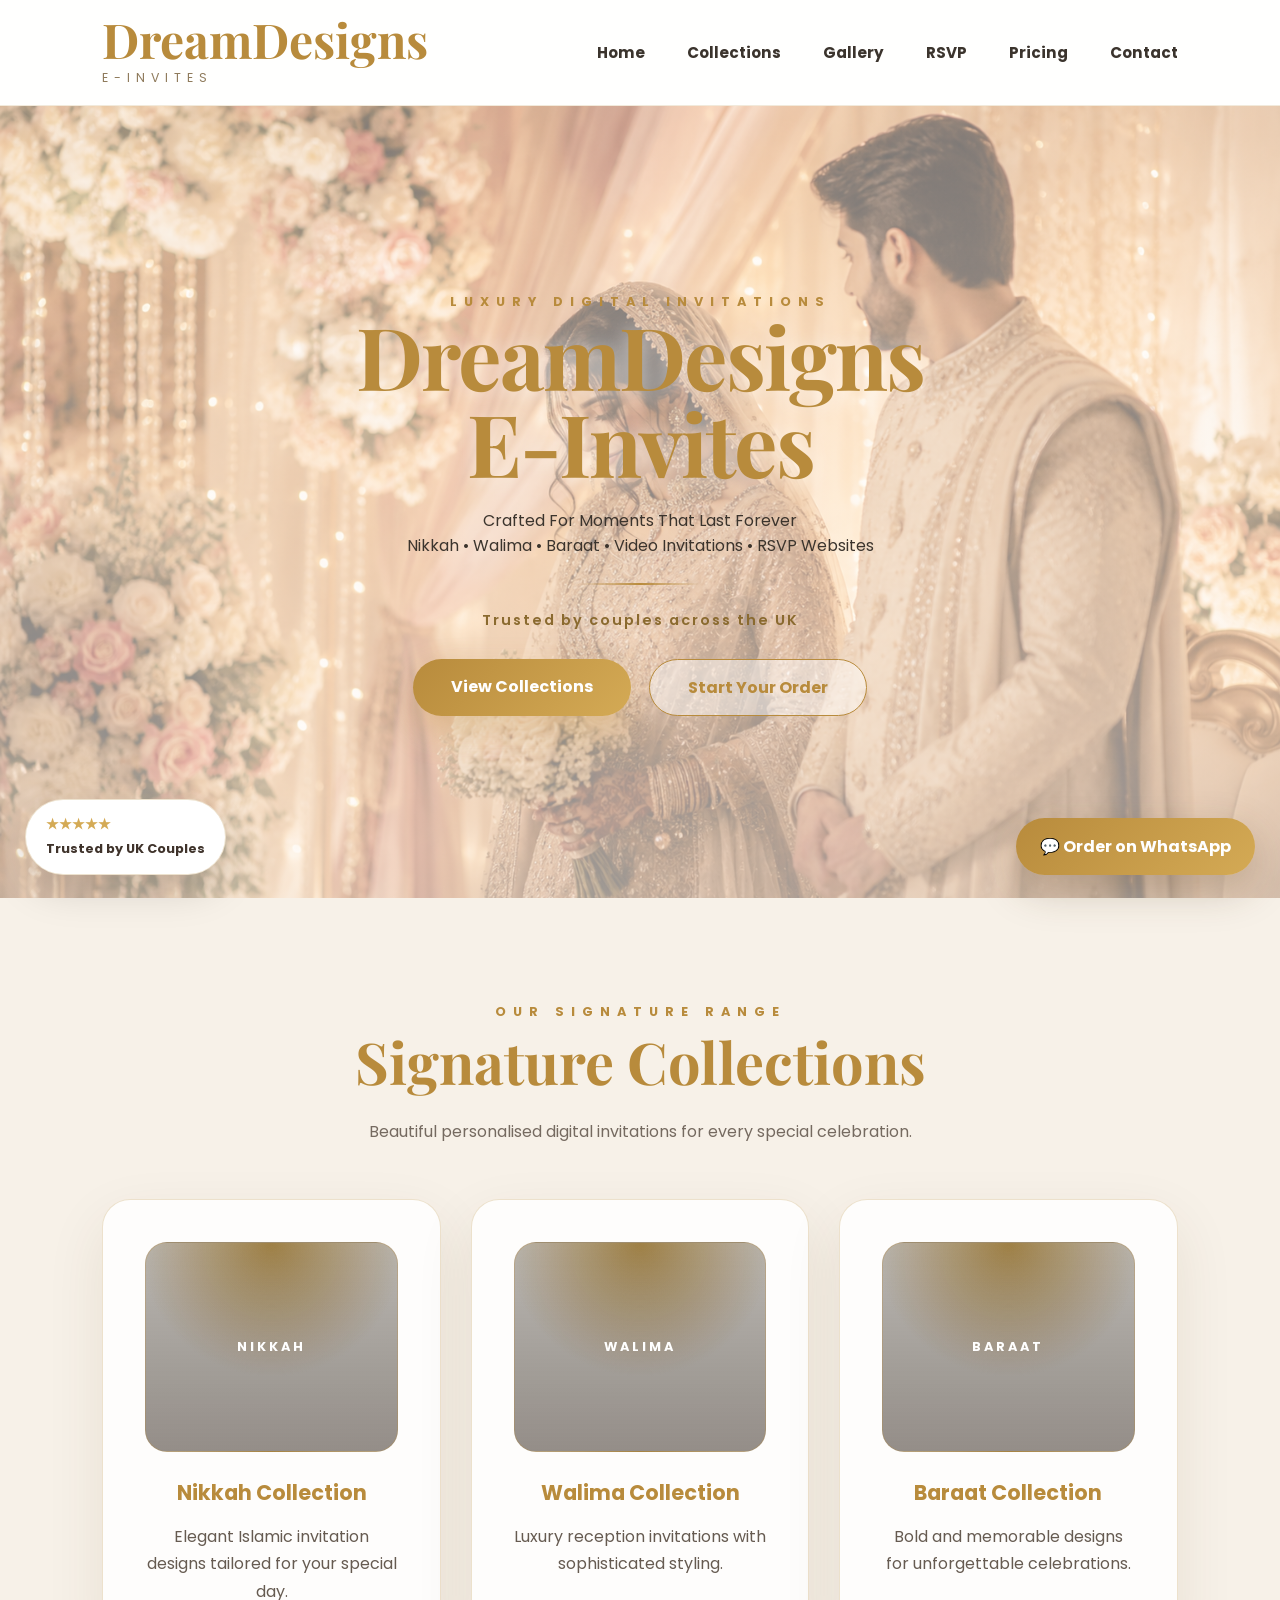
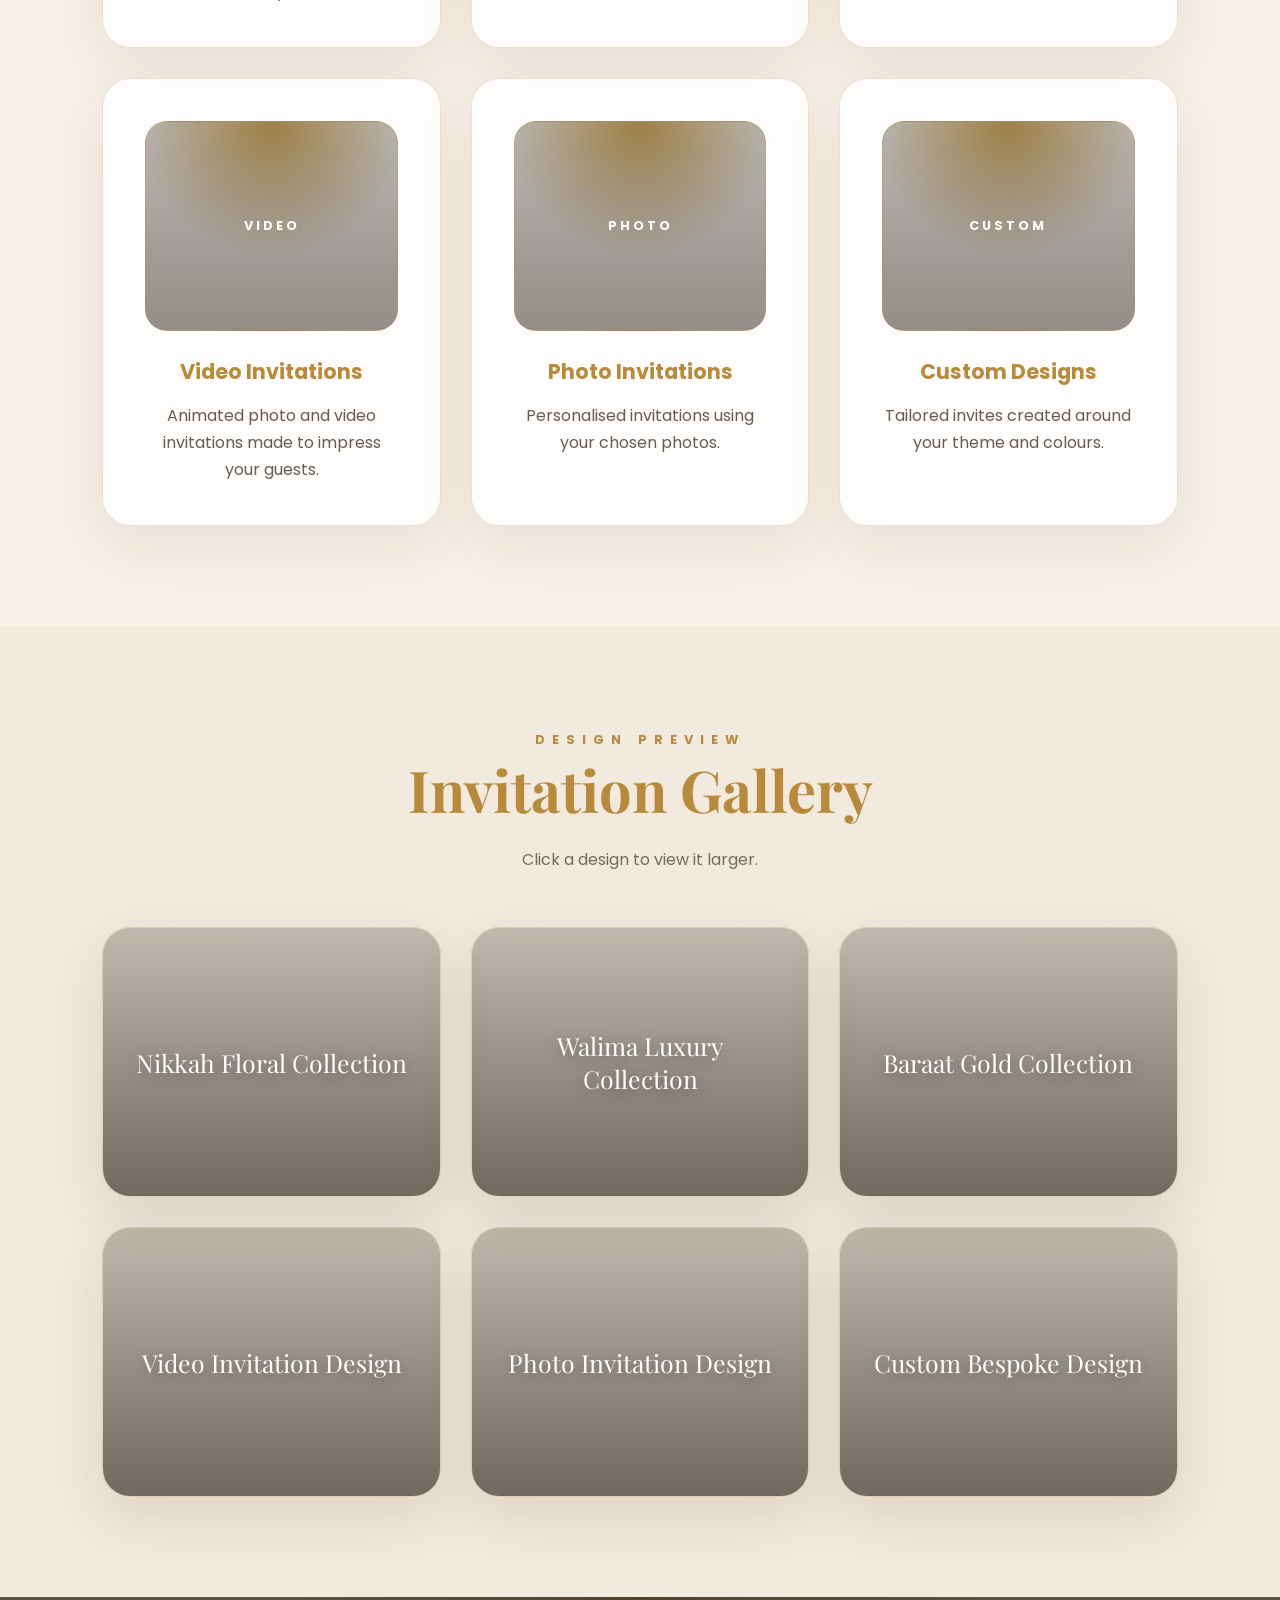
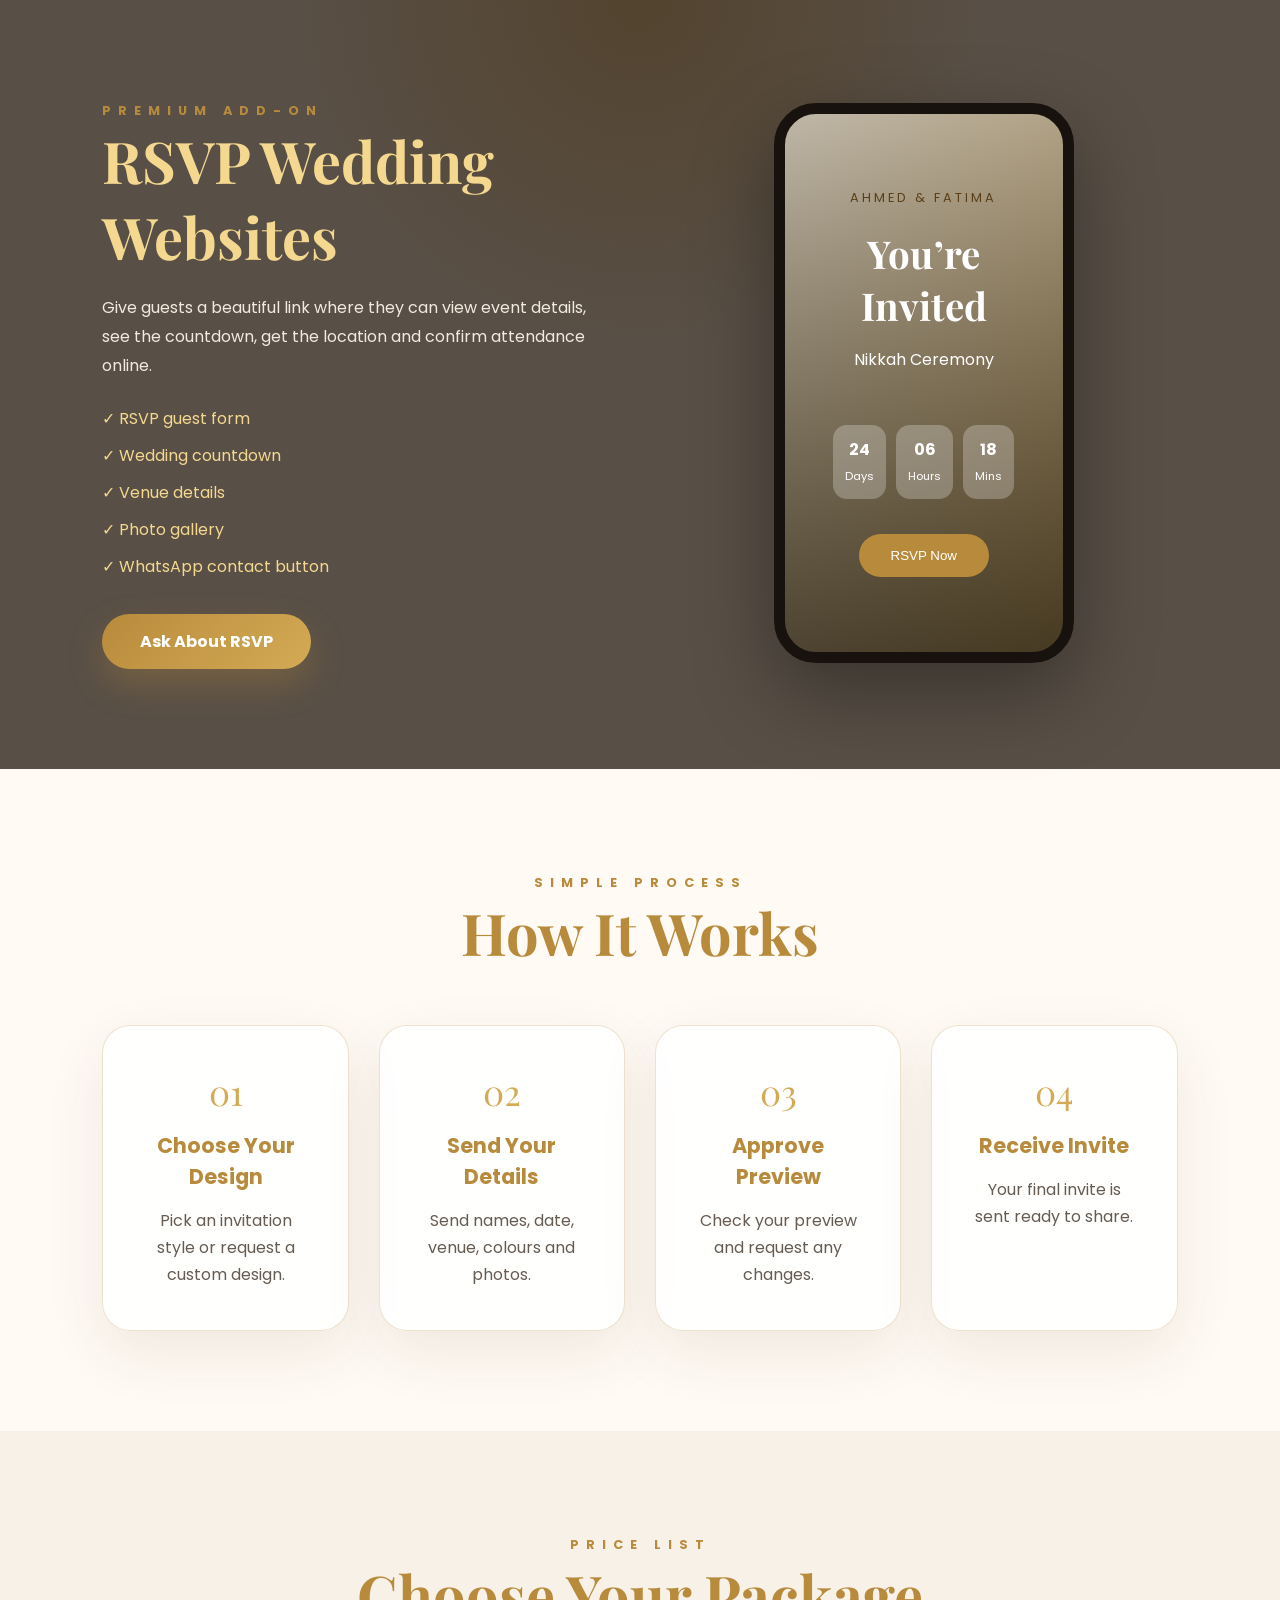
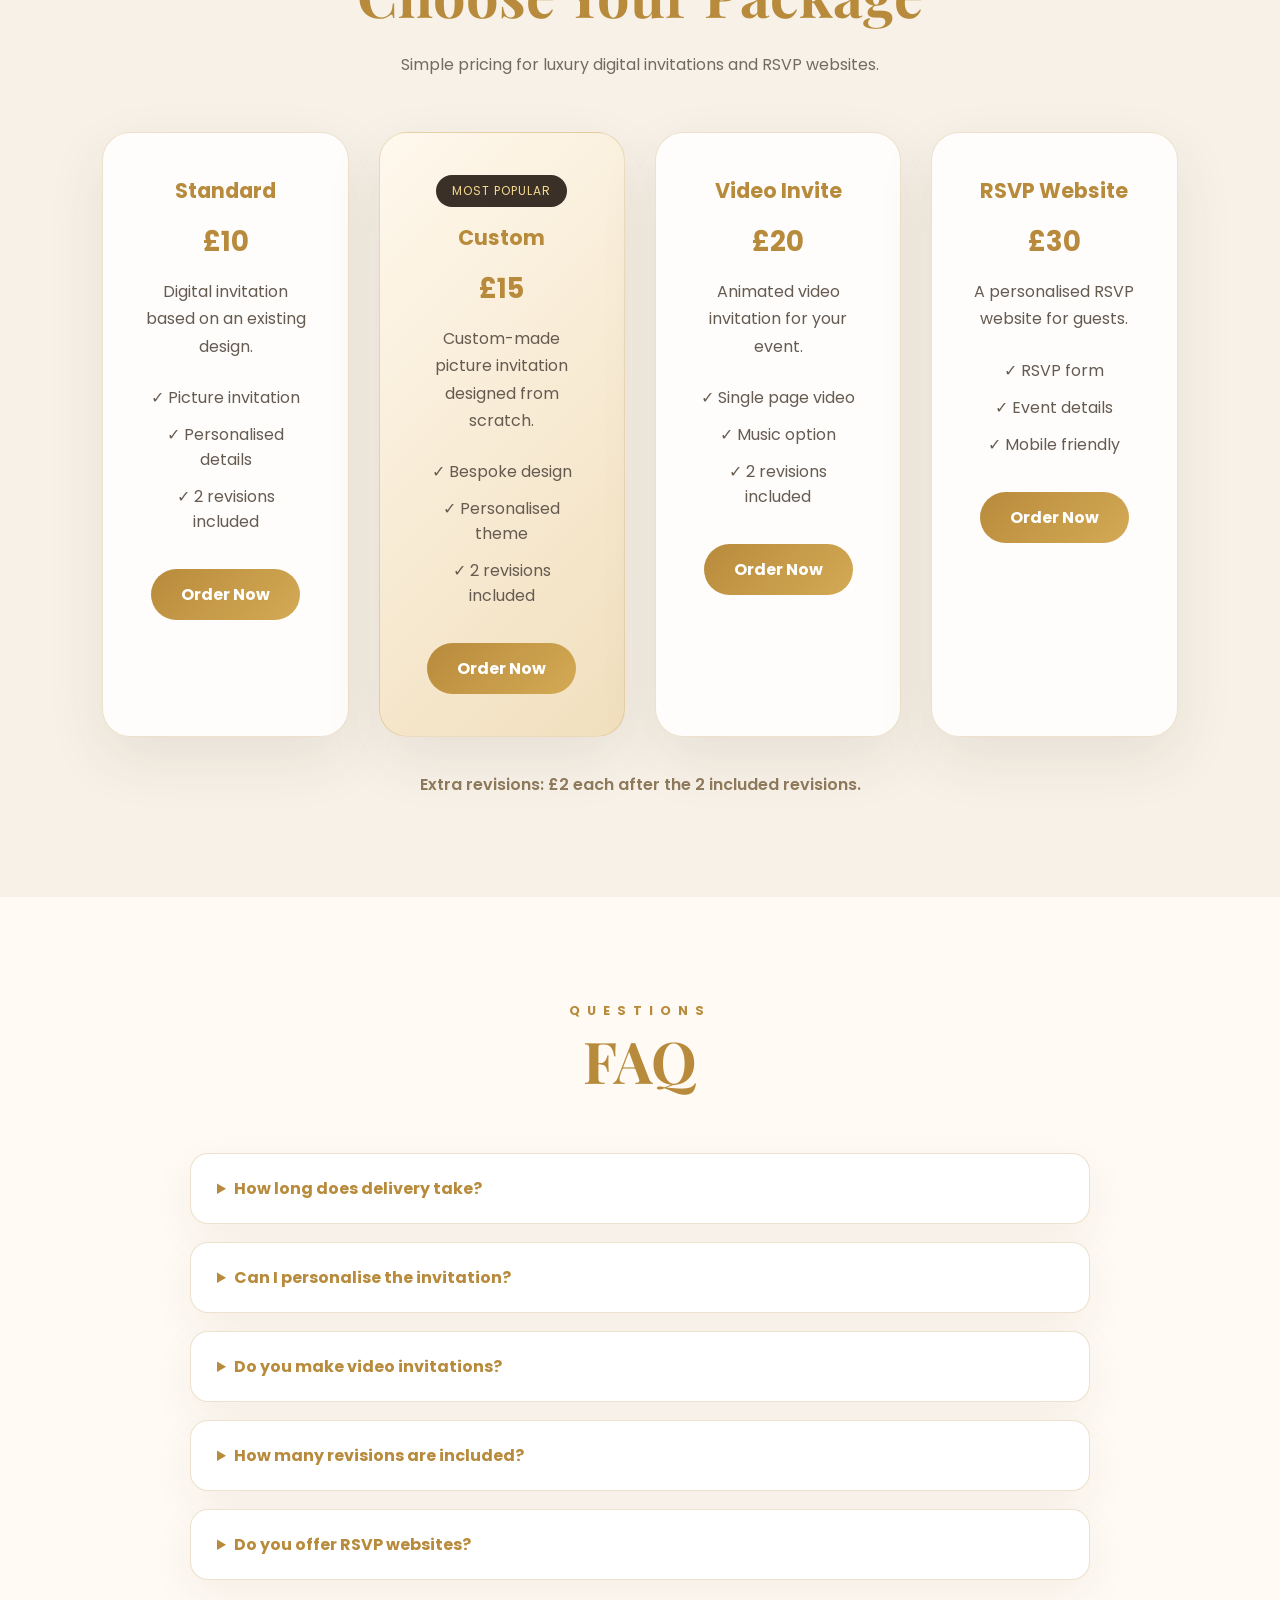
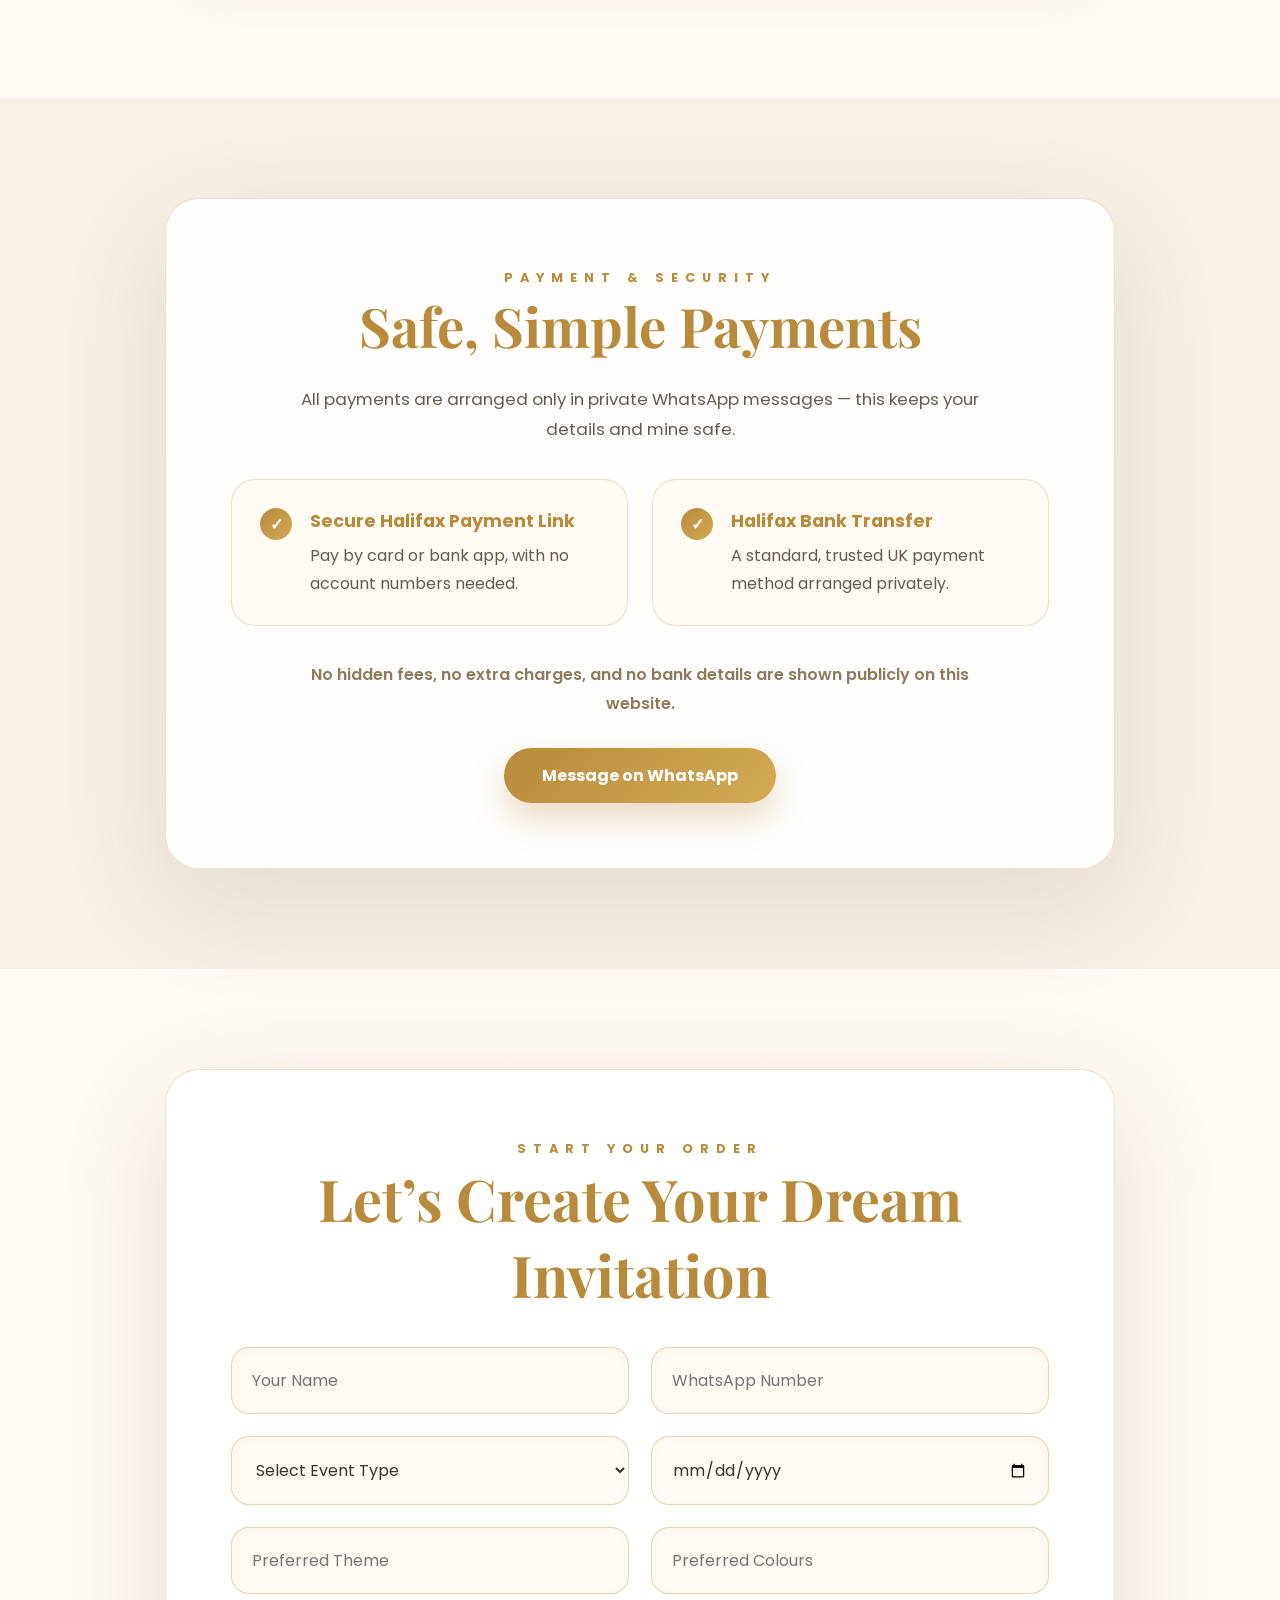
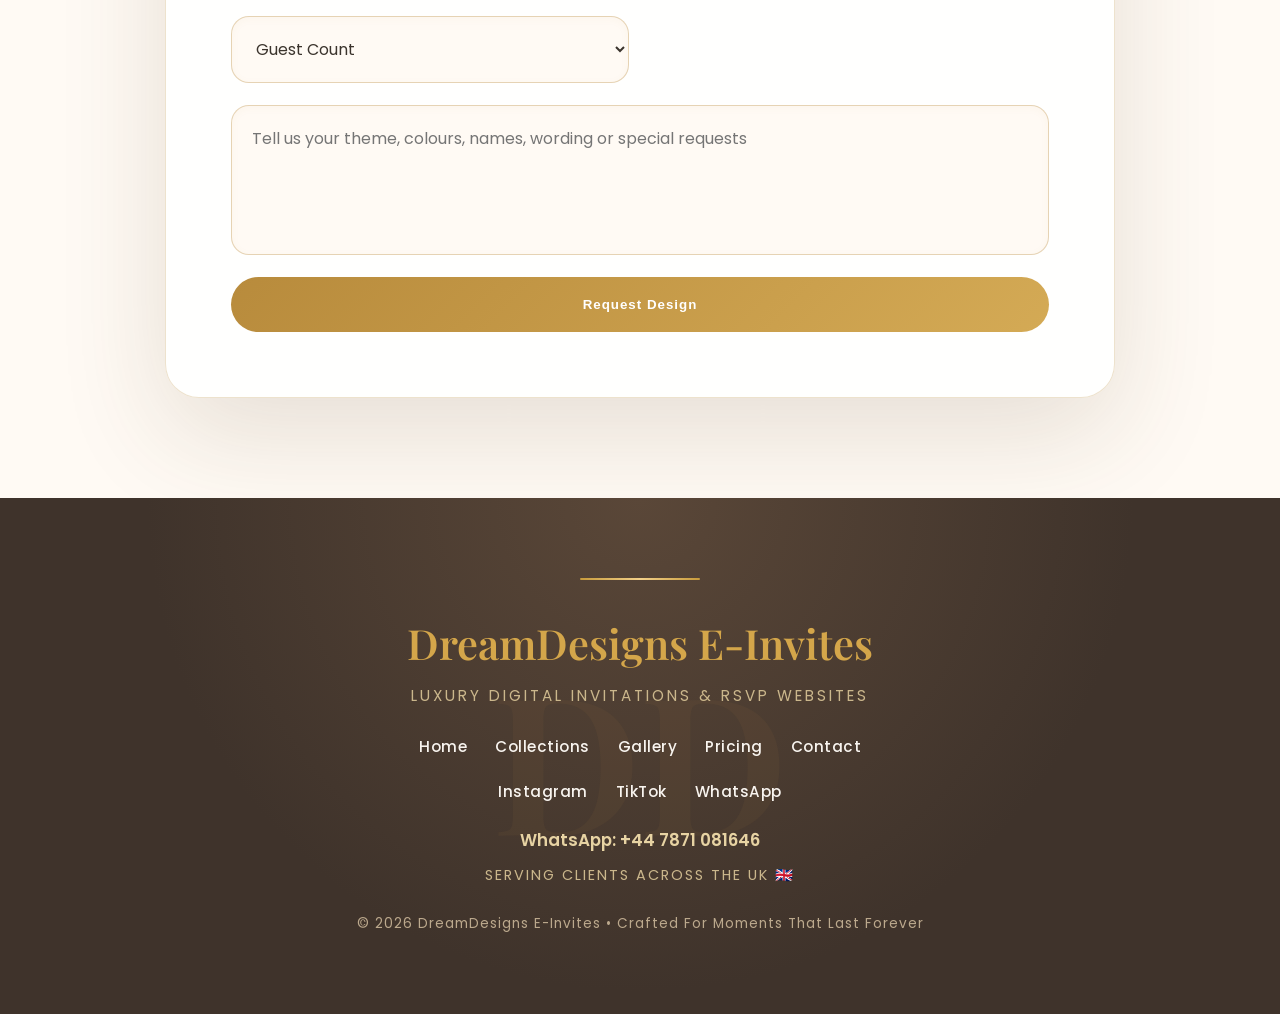
==== commit 411485cb: "Add files via upload" ====
--- a/index.html
+++ b/index.html
@@ -306,6 +306,47 @@
       <summary>Do you offer RSVP websites?</summary>
       <p>Yes, RSVP websites can include guest forms, event details, location and countdowns.</p>
     </details>
+  </div>
+</section>
+<section class="payment-security" id="payment">
+  <div class="payment-card reveal">
+
+    <span class="section-label">Payment & Security</span>
+
+    <h2>Safe, Simple Payments</h2>
+
+    <p class="payment-intro">
+      All payments are arranged only in private WhatsApp messages — this keeps your details and mine safe.
+    </p>
+
+    <div class="payment-options">
+
+      <div class="payment-option">
+        <span>✓</span>
+        <div>
+          <h3>Secure Halifax Payment Link</h3>
+          <p>Pay by card or bank app, with no account numbers needed.</p>
+        </div>
+      </div>
+
+      <div class="payment-option">
+        <span>✓</span>
+        <div>
+          <h3>Halifax Bank Transfer</h3>
+          <p>A standard, trusted UK payment method arranged privately.</p>
+        </div>
+      </div>
+
+    </div>
+
+    <p class="payment-note">
+      No hidden fees, no extra charges, and no bank details are shown publicly on this website.
+    </p>
+
+    <a href="https://wa.me/447871081646" class="btn-gold" target="_blank">
+      Message on WhatsApp
+    </a>
+
   </div>
 </section>
 
--- a/style.css
+++ b/style.css
@@ -1043,4 +1043,547 @@
   color:#b88b3c !important;
   font-size:3rem !important;
   font-weight:700 !important;
+}
+@media(max-width:520px){
+
+  .navbar{
+    padding:16px 5%;
+  }
+
+  .brand h2{
+    font-size:2.7rem !important;
+    line-height:1;
+  }
+
+  .brand span{
+    font-size:.7rem !important;
+    letter-spacing:5px !important;
+  }
+
+  .hero{
+    min-height:82vh;
+    padding:80px 5% 70px;
+    background-position:center center !important;
+  }
+
+  .hero-content{
+    width:100%;
+    max-width:100%;
+    padding:0 8px;
+  }
+
+  .section-label{
+    font-size:.68rem !important;
+    letter-spacing:6px !important;
+    margin-bottom:16px;
+  }
+
+  .hero h1{
+    font-size:3.65rem !important;
+    line-height:.95 !important;
+    letter-spacing:-1px !important;
+    max-width:100%;
+    overflow-wrap:break-word;
+    margin-bottom:22px !important;
+  }
+
+  .hero-subtitle{
+    font-size:1.18rem !important;
+    line-height:1.35;
+    padding:0 10px;
+  }
+
+  .hero-small{
+    font-size:.85rem !important;
+    line-height:1.7;
+    letter-spacing:1px !important;
+    padding:0 14px;
+  }
+
+  .trust-line{
+    font-size:.78rem;
+    letter-spacing:2px;
+    padding:0 10px;
+  }
+
+  .buttons{
+    flex-direction:column;
+    align-items:center;
+    gap:14px;
+  }
+
+  .btn-gold,
+  .btn-outline{
+    width:90%;
+    max-width:320px;
+    text-align:center;
+    padding:16px 22px;
+  }
+
+  .whatsapp-btn{
+    right:18px;
+    bottom:18px;
+    padding:14px 20px;
+    font-size:.9rem;
+  }
+}
+@media(max-width:520px){
+
+  .contact-box{
+    width:92% !important;
+    padding:34px 18px !important;
+    overflow:hidden !important;
+  }
+
+  .contact form{
+    display:flex !important;
+    flex-direction:column !important;
+    gap:18px !important;
+  }
+
+  .contact input,
+  .contact select,
+  .contact textarea{
+    width:100% !important;
+    max-width:100% !important;
+    height:auto !important;
+    min-height:68px !important;
+    padding:18px 22px !important;
+    border-radius:24px !important;
+    font-size:1rem !important;
+    display:block !important;
+  }
+
+  .contact input[type="date"]{
+    width:100% !important;
+    min-width:0 !important;
+    max-width:100% !important;
+    appearance:none !important;
+    -webkit-appearance:none !important;
+  }
+
+  .contact textarea{
+    min-height:140px !important;
+  }
+
+  .contact button{
+    width:100% !important;
+    max-width:100% !important;
+    grid-column:auto !important;
+  }
+}
+/* =========================
+   CLEAN MOBILE LAYOUT FIX
+   ========================= */
+
+@media(max-width:520px){
+
+  body{
+    overflow-x:hidden;
+  }
+
+  .header{
+    position:sticky;
+    top:0;
+    background:#fffaf4;
+  }
+
+  .navbar{
+    padding:18px 6% !important;
+  }
+
+  .brand h2{
+    font-size:2.35rem !important;
+    line-height:1 !important;
+  }
+
+  .brand span{
+    font-size:.62rem !important;
+    letter-spacing:4px !important;
+    margin-top:6px !important;
+  }
+
+  .menu-btn{
+    display:block !important;
+    font-size:2.2rem !important;
+  }
+
+  .nav-links{
+    position:absolute;
+    top:100%;
+    right:6%;
+    width:230px;
+    background:#fffaf4;
+    border:1px solid rgba(184,139,60,.22);
+    border-radius:18px;
+    box-shadow:0 20px 50px rgba(0,0,0,.12);
+    display:none;
+    flex-direction:column;
+    gap:0 !important;
+    overflow:hidden;
+  }
+
+  .nav-links.active{
+    display:flex !important;
+  }
+
+  .nav-links li{
+    width:100%;
+    border-bottom:1px solid rgba(184,139,60,.12);
+  }
+
+  .nav-links a{
+    display:block;
+    padding:16px 20px;
+    font-size:.95rem;
+  }
+
+  .hero{
+    min-height:78vh !important;
+    padding:80px 6% 70px !important;
+    background-position:center center !important;
+  }
+
+  .hero-content{
+    max-width:100% !important;
+    width:100% !important;
+    padding:0 !important;
+  }
+
+  .section-label{
+    font-size:.65rem !important;
+    letter-spacing:5px !important;
+    line-height:1.8 !important;
+  }
+
+  .hero h1{
+    font-size:3.15rem !important;
+    line-height:1.02 !important;
+    letter-spacing:-1px !important;
+    margin-bottom:18px !important;
+    max-width:100% !important;
+  }
+
+  .hero-subtitle{
+    font-size:1.08rem !important;
+    line-height:1.4 !important;
+    padding:0 10px;
+  }
+
+  .hero-small{
+    font-size:.82rem !important;
+    line-height:1.7 !important;
+    letter-spacing:1px !important;
+    padding:0 8px;
+  }
+
+  .trust-line{
+    font-size:.78rem !important;
+    line-height:1.6;
+    letter-spacing:1.5px !important;
+  }
+
+  .buttons{
+    flex-direction:column;
+    align-items:center;
+    gap:14px;
+  }
+
+  .btn-gold,
+  .btn-outline{
+    width:92%;
+    max-width:320px;
+    text-align:center;
+    padding:16px 22px !important;
+  }
+
+  .collections,
+  .gallery,
+  .process,
+  .pricing,
+  .faq,
+  .contact,
+  .rsvp{
+    padding:70px 6% !important;
+  }
+
+  .collections h2,
+  .gallery h2,
+  .rsvp h2,
+  .process h2,
+  .pricing h2,
+  .faq h2,
+  .contact h2{
+    font-size:2.35rem !important;
+    line-height:1.15 !important;
+  }
+
+  .collection-grid,
+  .gallery-grid,
+  .process-grid,
+  .pricing-grid{
+    grid-template-columns:1fr !important;
+    gap:22px !important;
+  }
+
+  .collection-card,
+  .price-card,
+  .process-card{
+    padding:30px 24px !important;
+    border-radius:24px !important;
+  }
+
+  .gallery-card{
+    min-height:230px !important;
+  }
+
+  .rsvp{
+    grid-template-columns:1fr !important;
+    text-align:center;
+  }
+
+  .rsvp-text{
+    text-align:center !important;
+  }
+
+  .phone-card{
+    width:260px !important;
+    min-height:480px !important;
+  }
+
+  .contact-box{
+    width:100% !important;
+    padding:34px 20px !important;
+    border-radius:26px !important;
+    overflow:hidden !important;
+  }
+
+  .contact form{
+    display:flex !important;
+    flex-direction:column !important;
+    gap:18px !important;
+  }
+
+  .contact input,
+  .contact select,
+  .contact textarea{
+    width:100% !important;
+    max-width:100% !important;
+    min-height:62px !important;
+    padding:17px 20px !important;
+    border-radius:20px !important;
+    font-size:1rem !important;
+    grid-column:auto !important;
+  }
+
+  .contact input[type="date"]{
+    appearance:none !important;
+    -webkit-appearance:none !important;
+  }
+
+  .contact textarea{
+    min-height:135px !important;
+  }
+
+  .contact button{
+    width:100% !important;
+    grid-column:auto !important;
+  }
+
+  .review-badge{
+    display:none !important;
+  }
+
+  .whatsapp-btn{
+    left:50% !important;
+    right:auto !important;
+    bottom:18px !important;
+    transform:translateX(-50%) !important;
+    width:88% !important;
+    max-width:330px !important;
+    text-align:center !important;
+    padding:15px 18px !important;
+    font-size:1rem !important;
+    border-radius:50px !important;
+  }
+
+  footer{
+    padding:65px 24px 100px !important;
+  }
+
+  .footer-watermark{
+    font-size:8rem !important;
+  }
+
+  footer h3{
+    font-size:2.2rem !important;
+    line-height:1.15 !important;
+  }
+
+  .footer-tagline{
+    font-size:.78rem !important;
+    line-height:1.8 !important;
+    letter-spacing:3px !important;
+  }
+
+  .footer-links,
+  .footer-socials{
+    gap:18px !important;
+    margin:24px auto !important;
+  }
+
+  .footer-links a,
+  .footer-socials a{
+    font-size:.95rem !important;
+  }
+
+  .footer-contact{
+    font-size:1rem !important;
+  }
+
+  .footer-location{
+    font-size:.78rem !important;
+    line-height:1.7 !important;
+  }
+
+  .copyright{
+    font-size:.78rem !important;
+    line-height:1.7 !important;
+  }
+}
+@media(max-width:520px){
+
+  footer h3{
+    font-size:2.7rem !important;
+    line-height:1.05 !important;
+  }
+
+  .footer-tagline{
+    font-size:.7rem !important;
+    letter-spacing:3px !important;
+    line-height:1.9 !important;
+  }
+
+  .footer-links a,
+  .footer-socials a{
+    font-size:.9rem !important;
+    letter-spacing:.8px !important;
+  }
+
+  .footer-contact{
+    font-size:.95rem !important;
+  }
+
+  .footer-location{
+    font-size:.68rem !important;
+    letter-spacing:3px !important;
+  }
+
+  .copyright{
+    font-size:.72rem !important;
+    letter-spacing:1.2px !important;
+  }
+}
+.payment-security{
+  padding:100px 8%;
+  background:#f7f1e8;
+  text-align:center;
+}
+
+.payment-card{
+  max-width:950px;
+  margin:auto;
+  background:rgba(255,255,255,.9);
+  border:1px solid rgba(184,139,60,.25);
+  border-radius:34px;
+  padding:65px;
+  box-shadow:0 35px 110px rgba(80,55,25,.12);
+}
+
+.payment-card h2{
+  font-family:'Playfair Display',serif;
+  font-size:3.4rem;
+  color:#b88b3c;
+  margin-bottom:22px;
+}
+
+.payment-intro{
+  max-width:720px;
+  margin:0 auto 35px;
+  color:#665b51;
+  line-height:1.8;
+  font-size:1.05rem;
+}
+
+.payment-options{
+  display:grid;
+  grid-template-columns:1fr 1fr;
+  gap:24px;
+  margin:35px 0;
+}
+
+.payment-option{
+  text-align:left;
+  background:#fffaf4;
+  border:1px solid rgba(184,139,60,.25);
+  border-radius:24px;
+  padding:28px;
+  display:flex;
+  gap:18px;
+  align-items:flex-start;
+}
+
+.payment-option span{
+  width:32px;
+  height:32px;
+  min-width:32px;
+  border-radius:50%;
+  background:linear-gradient(135deg,#b88b3c,#d4aa55);
+  color:white;
+  display:flex;
+  align-items:center;
+  justify-content:center;
+  font-weight:700;
+}
+
+.payment-option h3{
+  color:#b88b3c;
+  margin-bottom:8px;
+  font-size:1.1rem;
+}
+
+.payment-option p{
+  color:#665b51;
+  line-height:1.7;
+}
+
+.payment-note{
+  color:#8f7b5c;
+  font-weight:600;
+  margin:25px auto 30px;
+  max-width:720px;
+  line-height:1.8;
+}
+
+@media(max-width:700px){
+  .payment-security{
+    padding:75px 5%;
+  }
+
+  .payment-card{
+    padding:38px 22px;
+    border-radius:26px;
+  }
+
+  .payment-card h2{
+    font-size:2.35rem;
+  }
+
+  .payment-options{
+    grid-template-columns:1fr;
+  }
+
+  .payment-option{
+    padding:24px;
+  }
 }
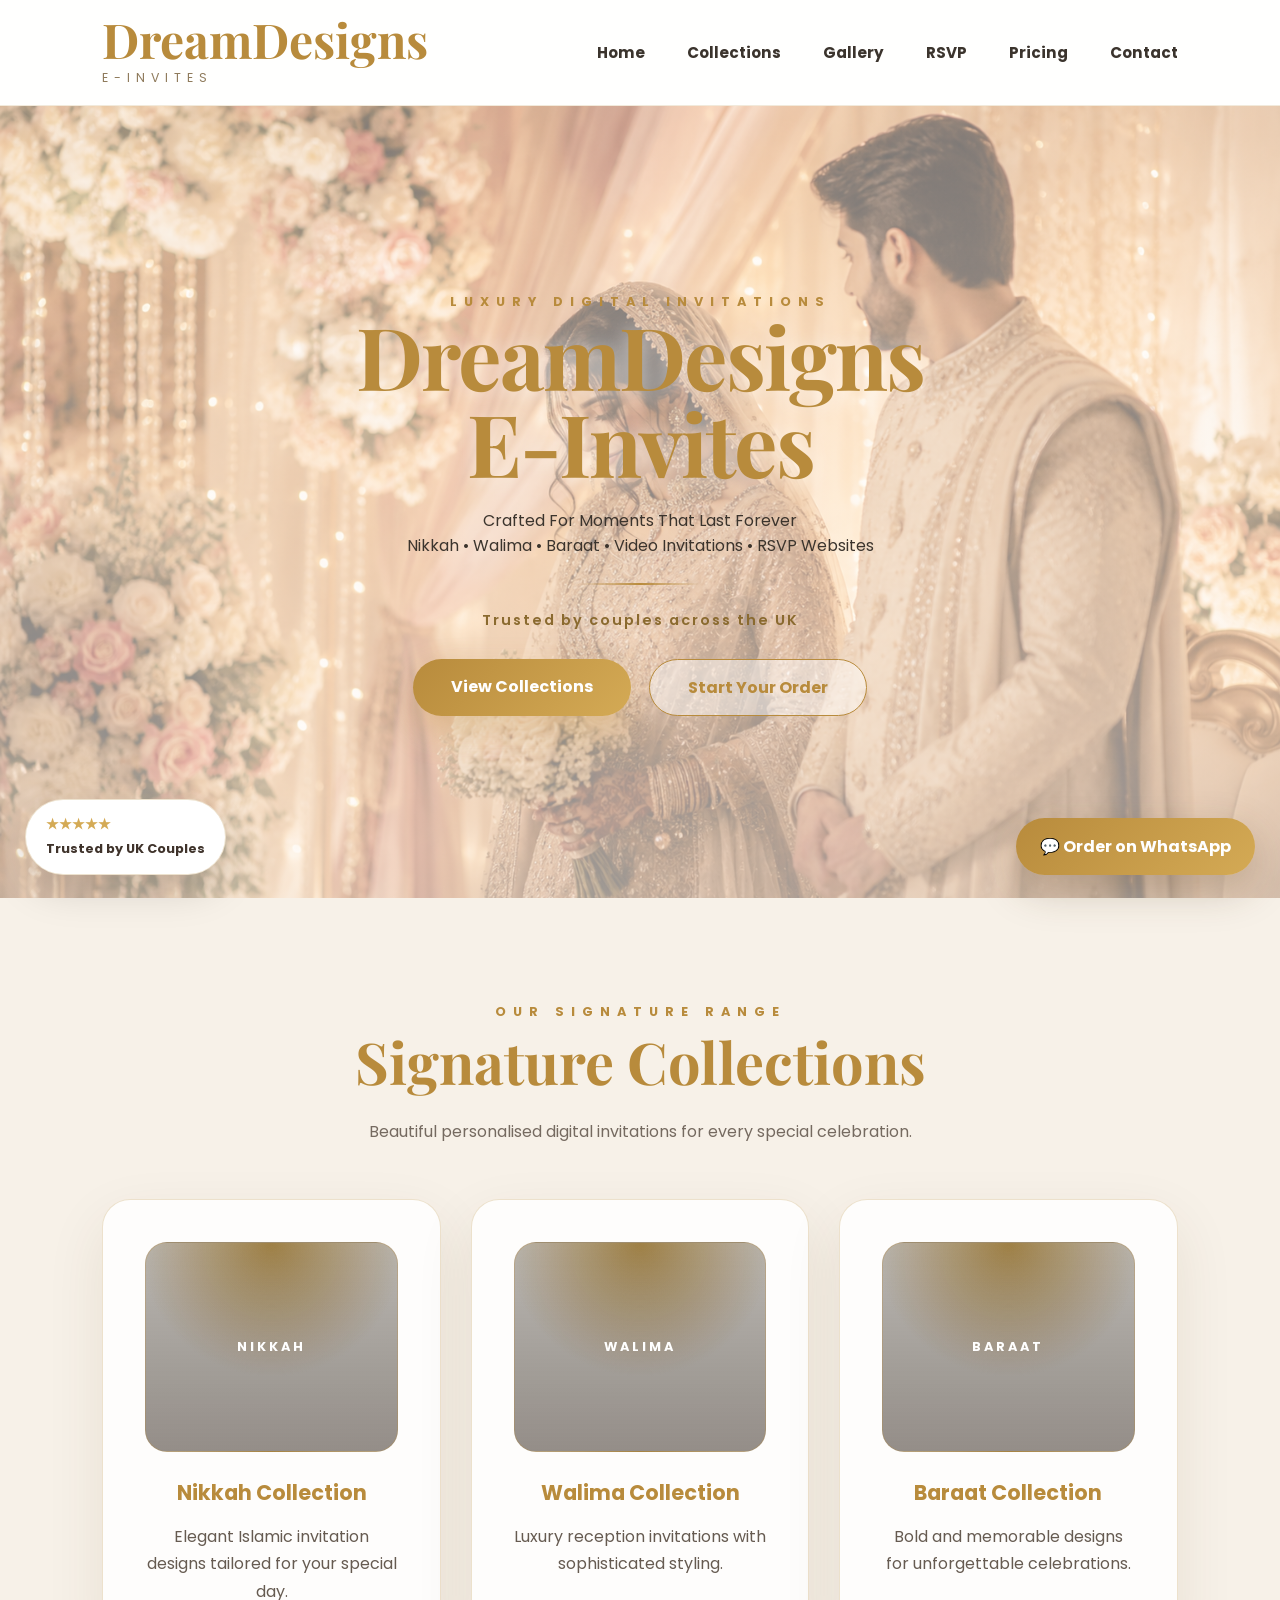
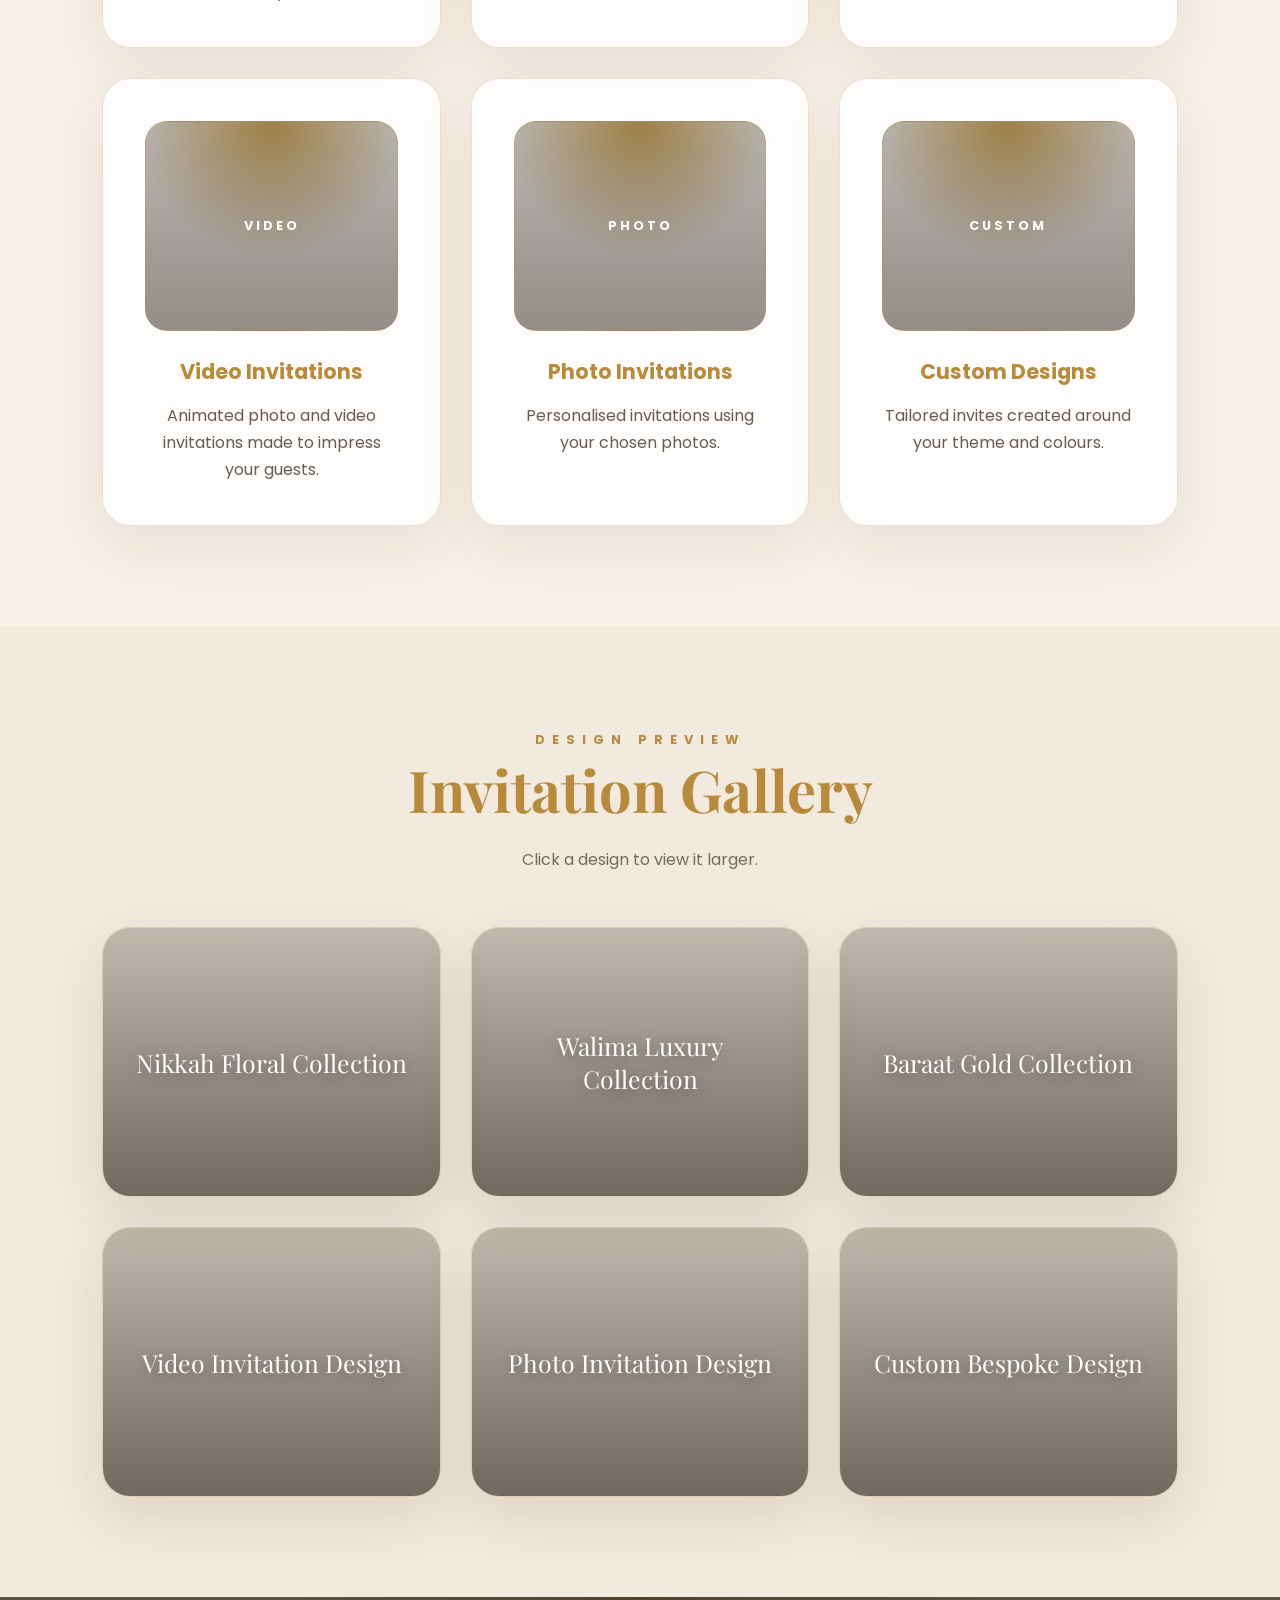
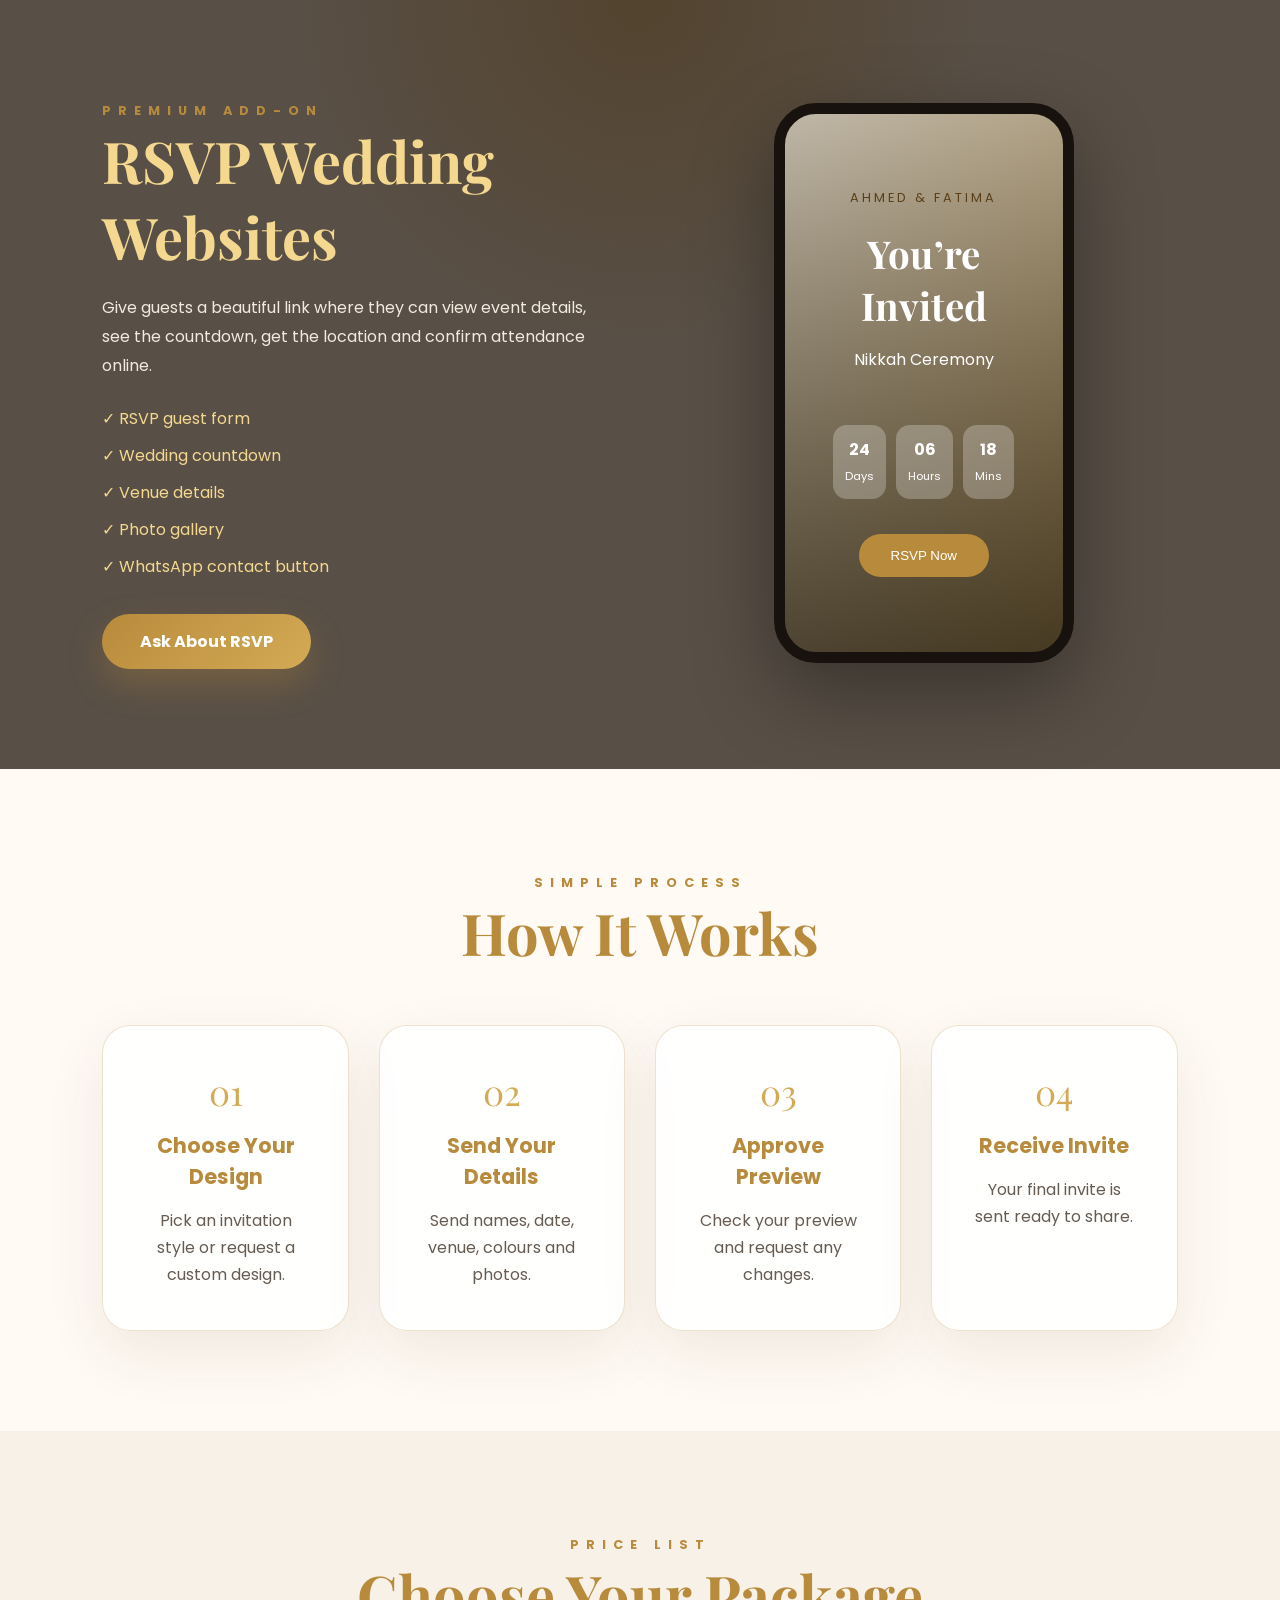
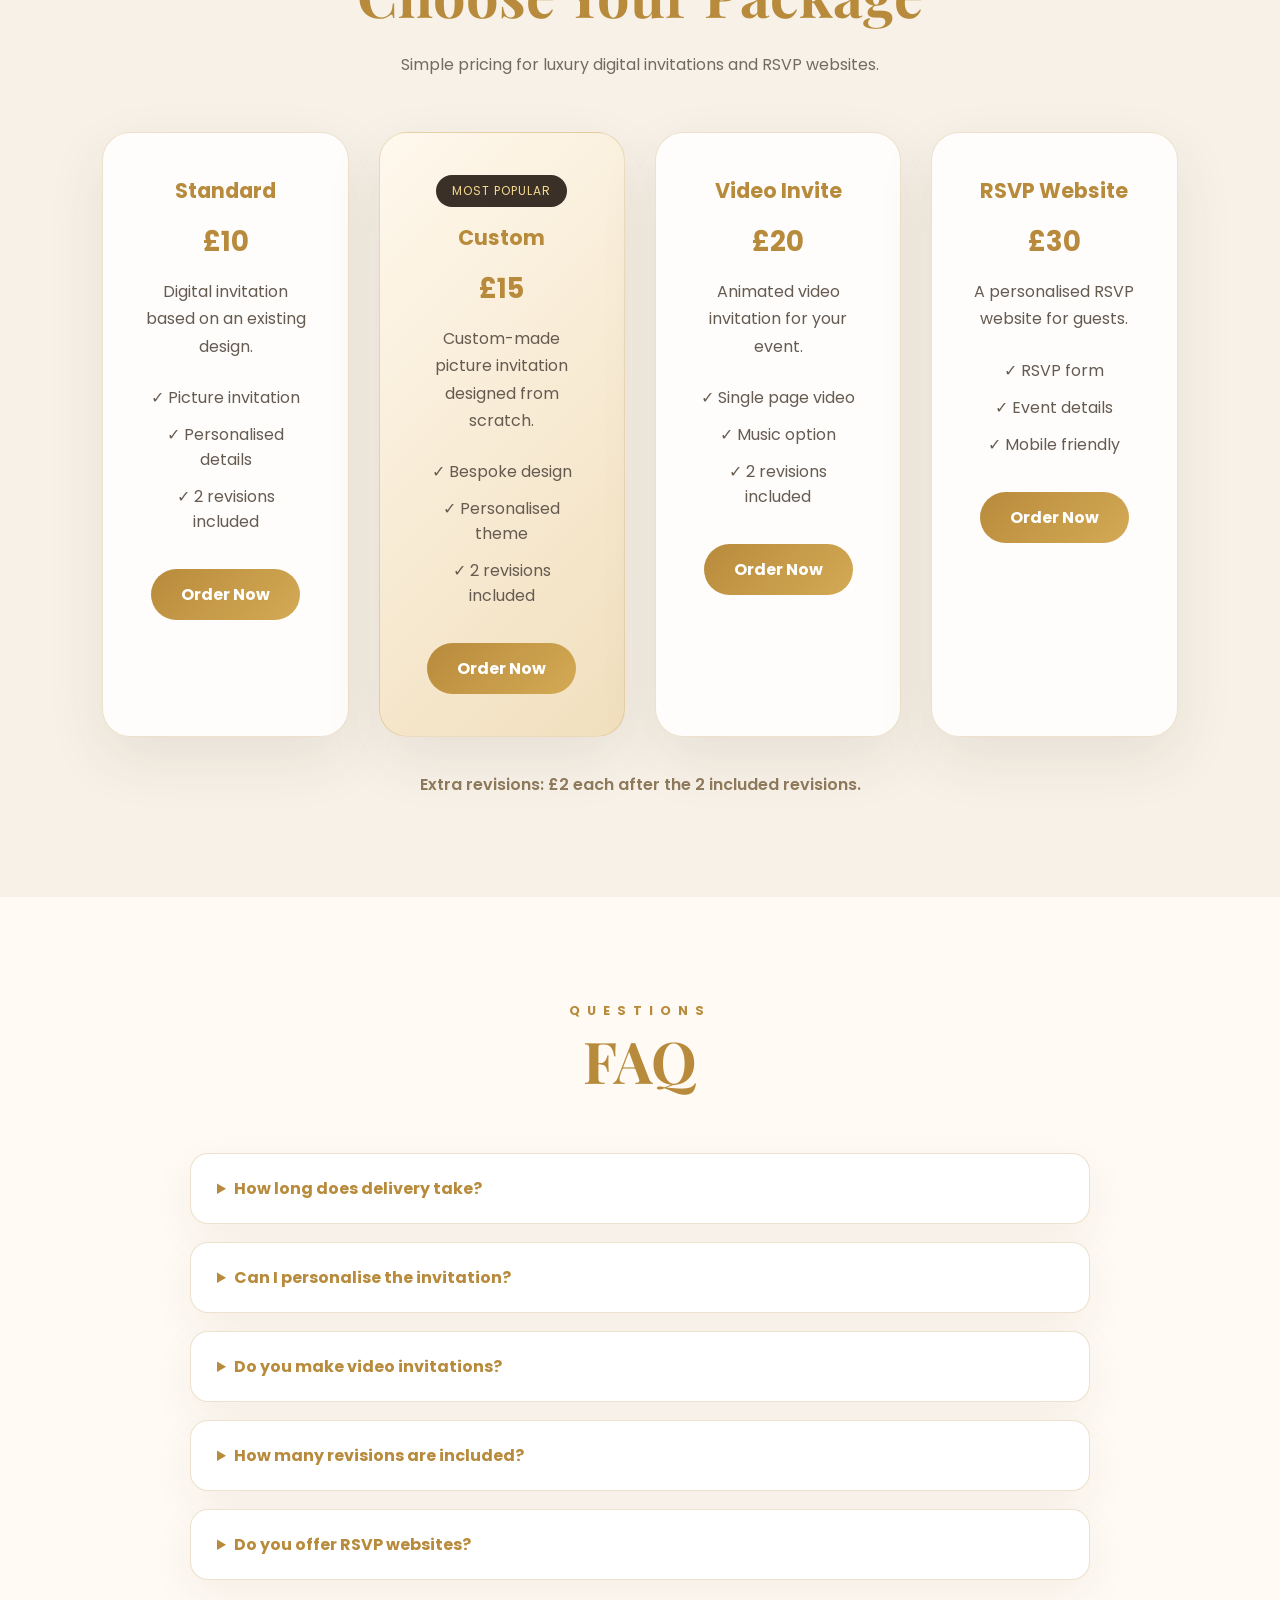
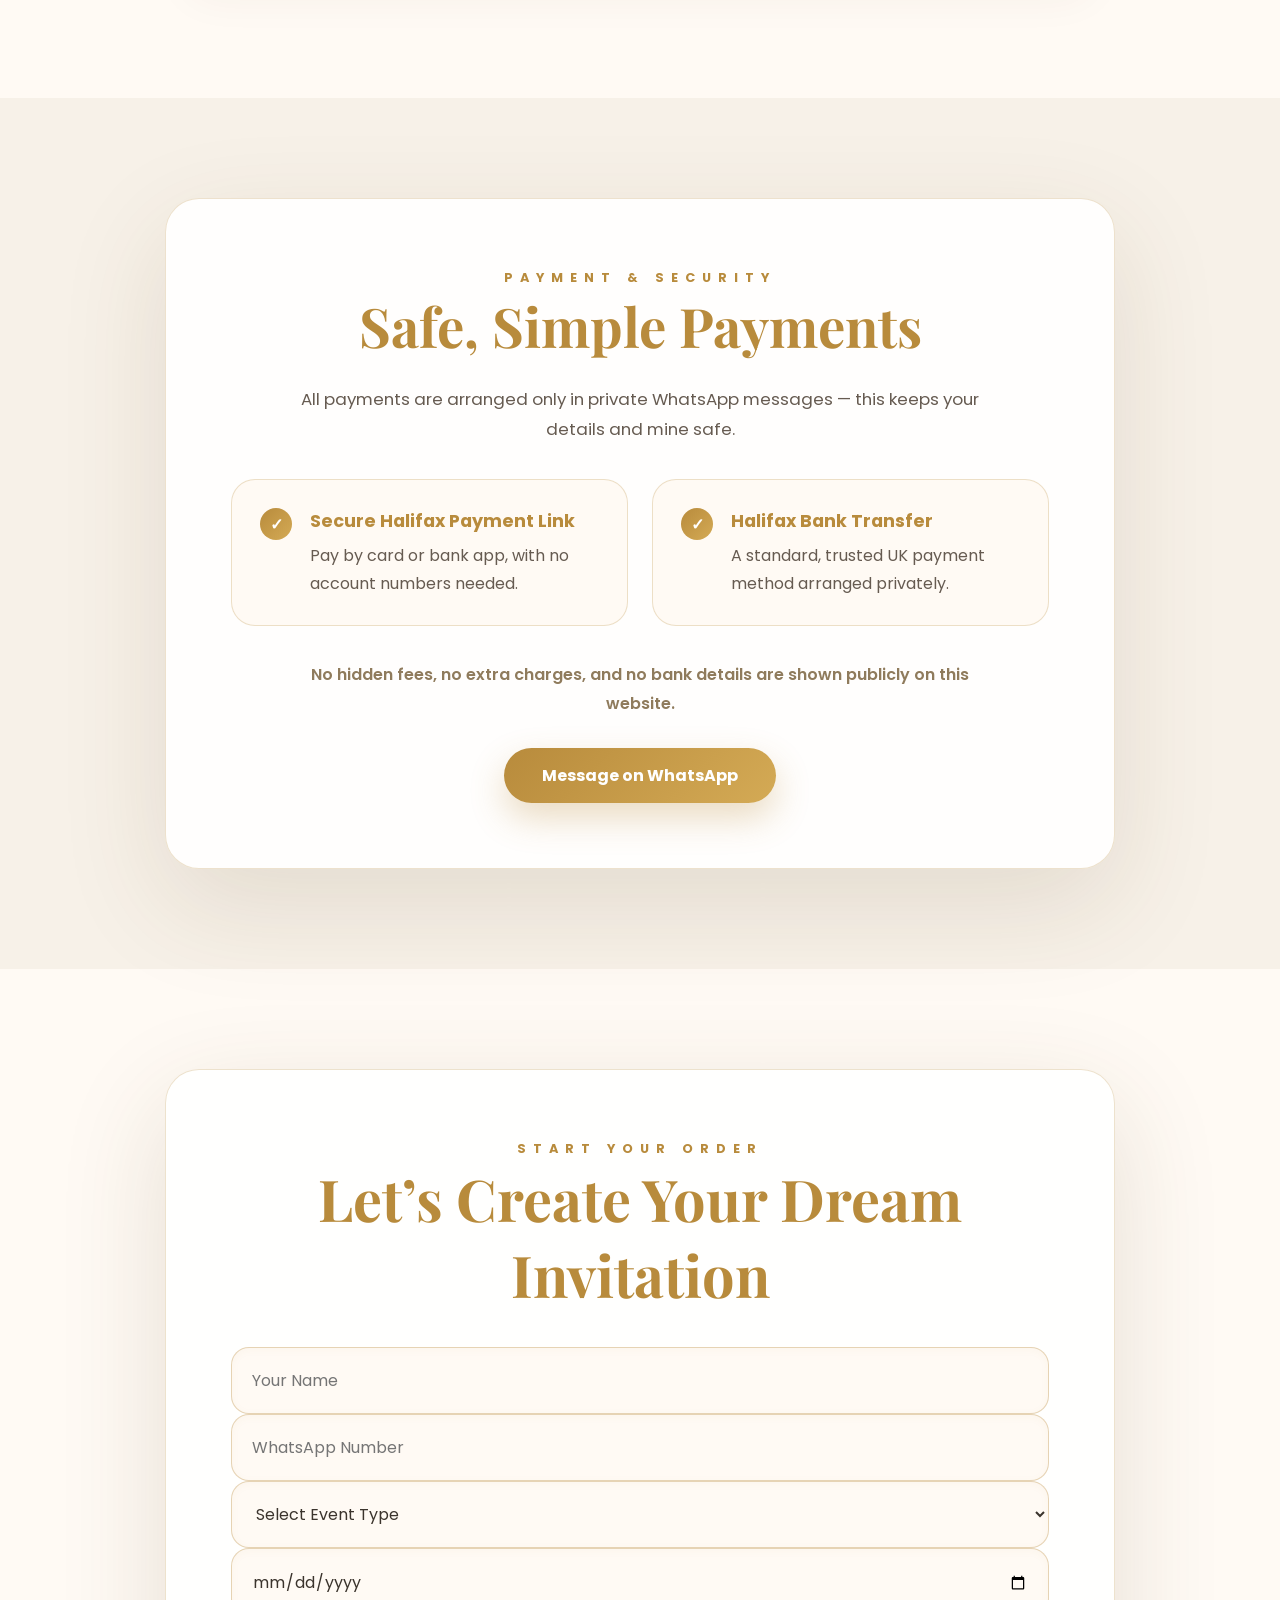
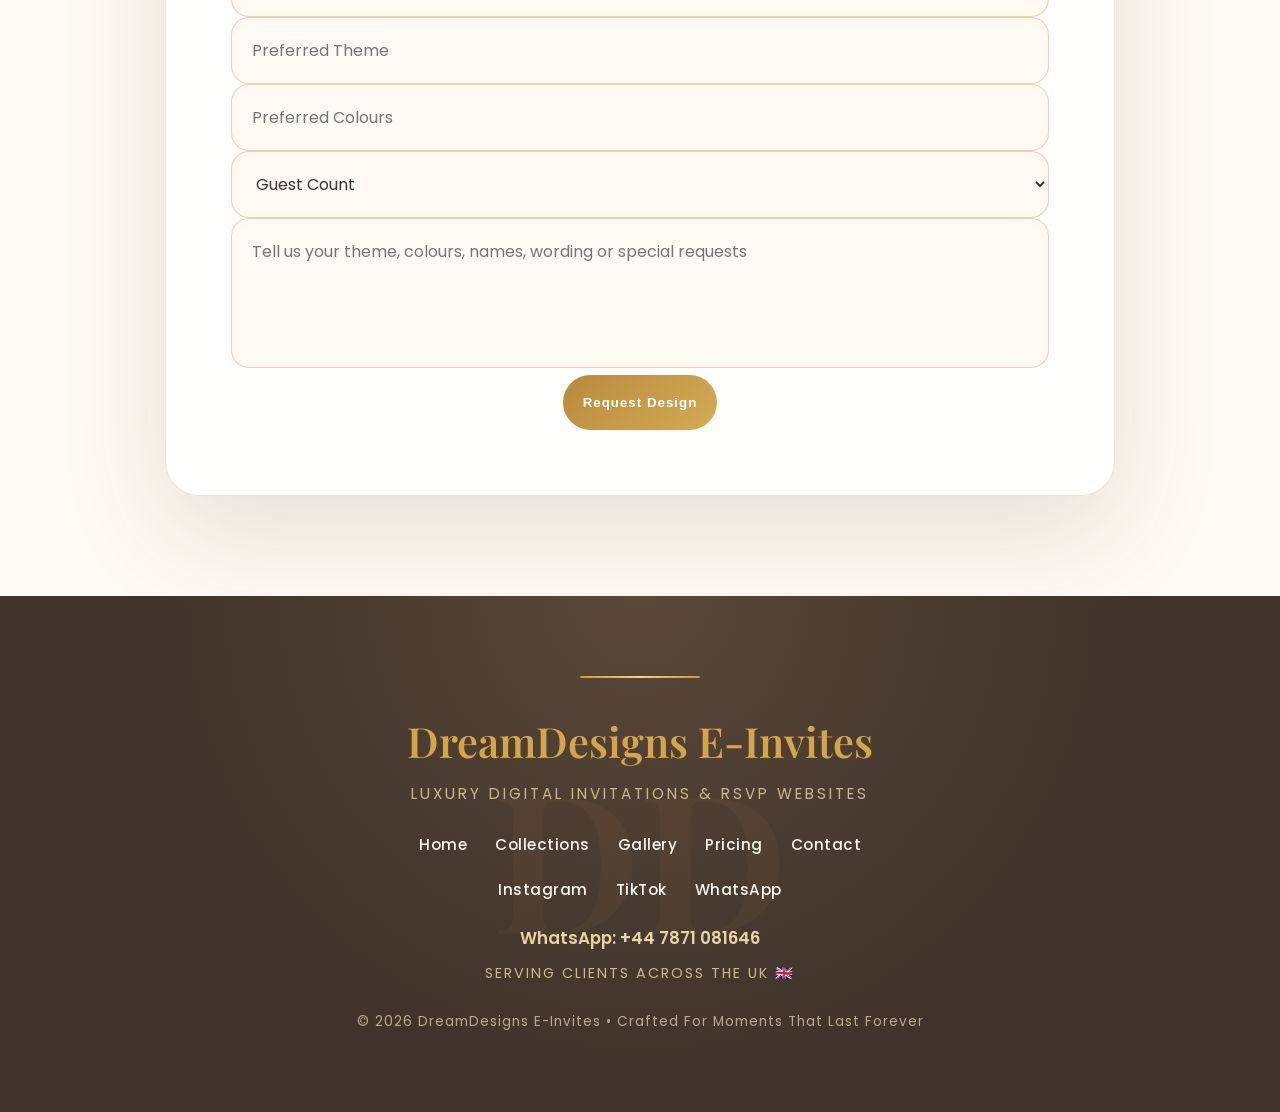
==== commit f539995b: "Add files via upload" ====
--- a/index.html
+++ b/index.html
@@ -355,7 +355,8 @@
     <span class="section-label">Start Your Order</span>
     <h2>Let’s Create Your Dream Invitation</h2>
 
-    <form action="https://formspree.io/f/mbdvrpny" method="POST">
+    <form id="orderForm" action="https://formspree.io/f/mbdvrpny" method="POST"></form>
+        <input type="hidden" name="_next" value="https://dreamdesigns-einvites.vercel.app/thankyou.html">
       <input type="hidden" name="_subject" value="New DreamDesigns E-Invites Order">
 
       <input type="text" name="name" placeholder="Your Name" required>
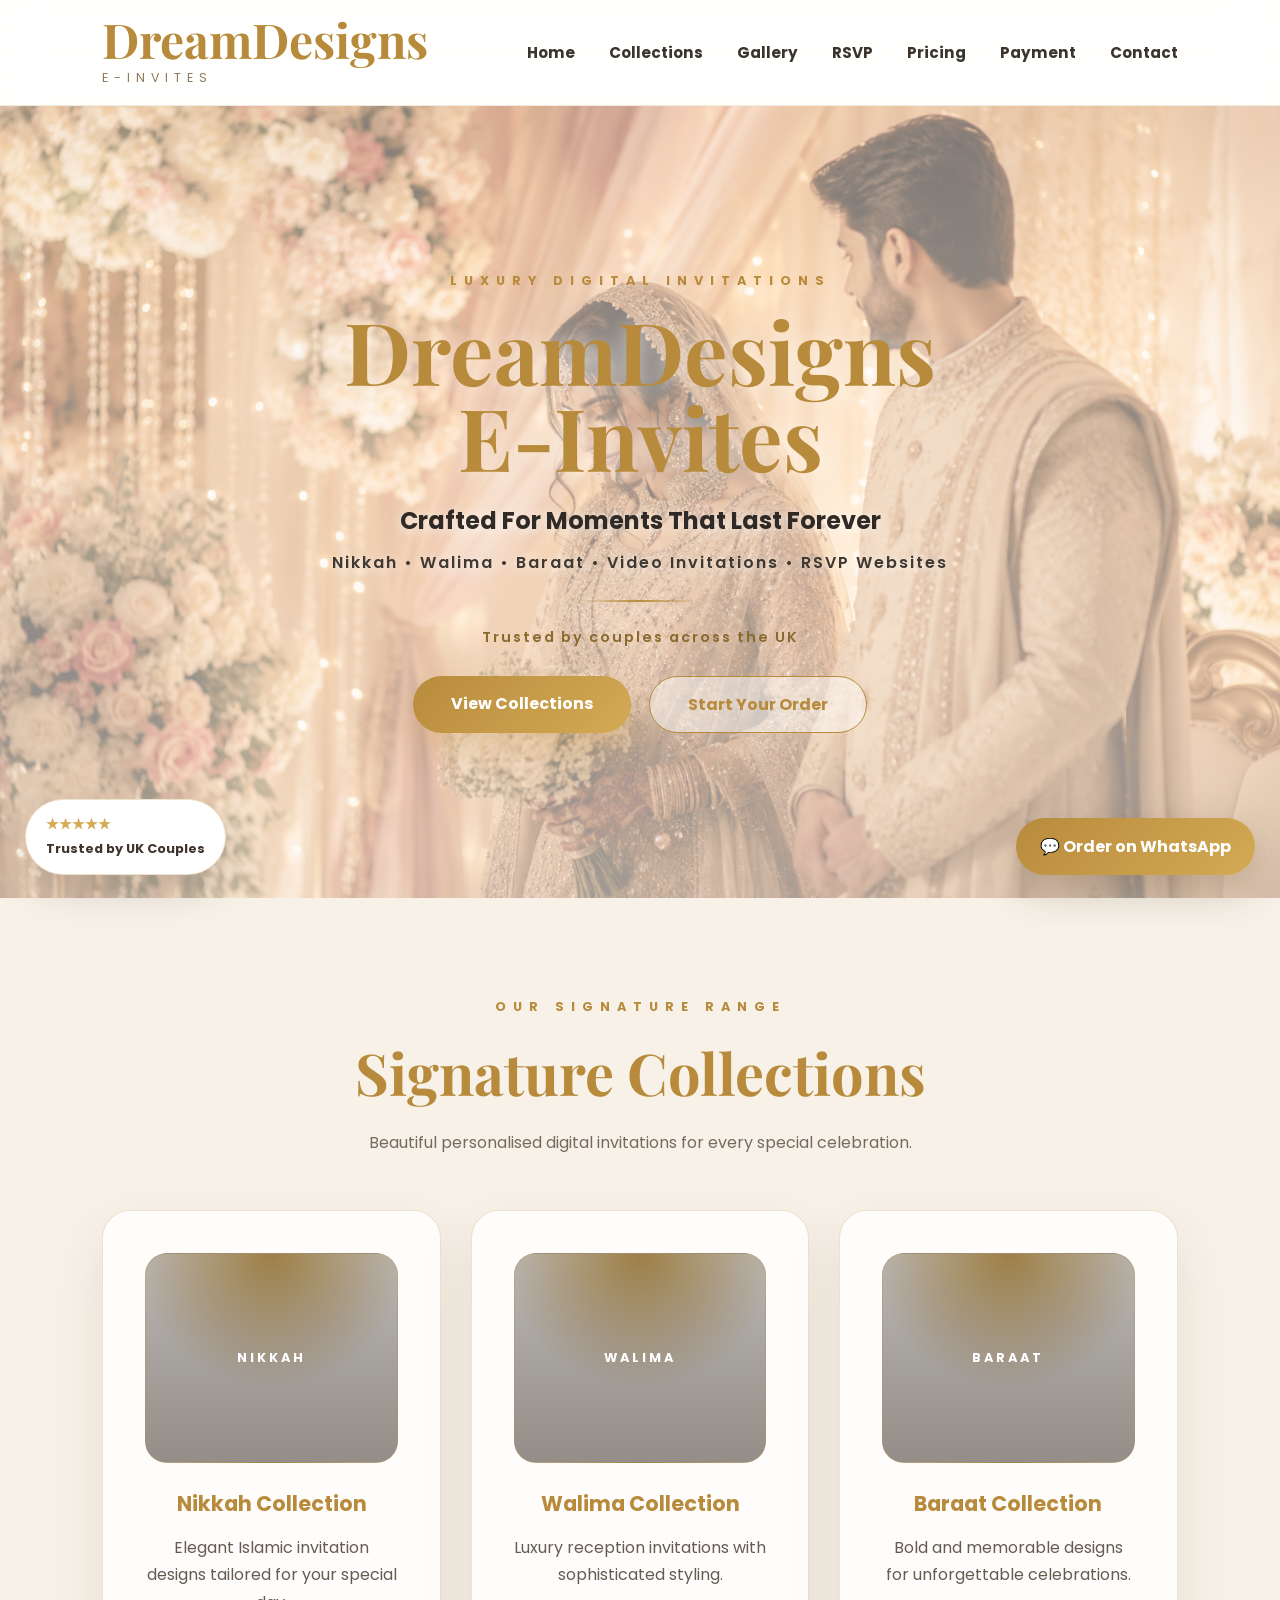
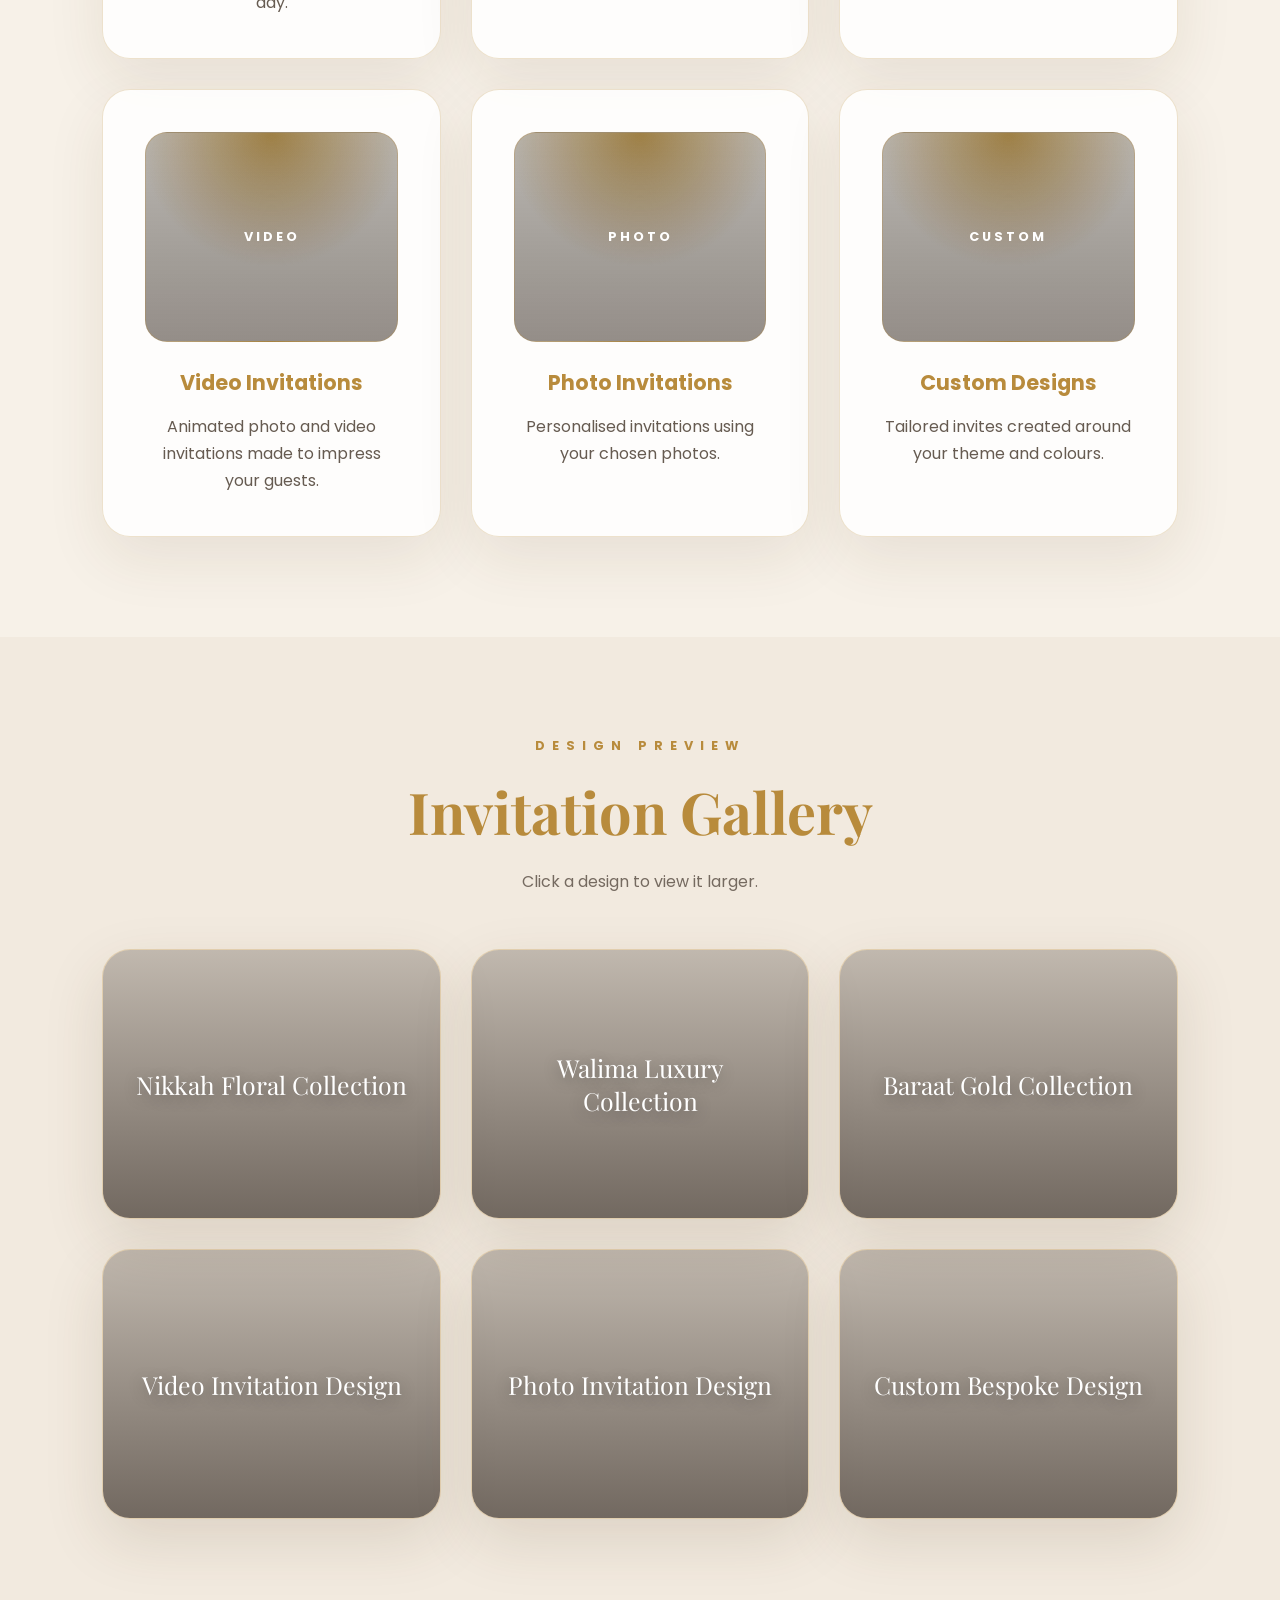
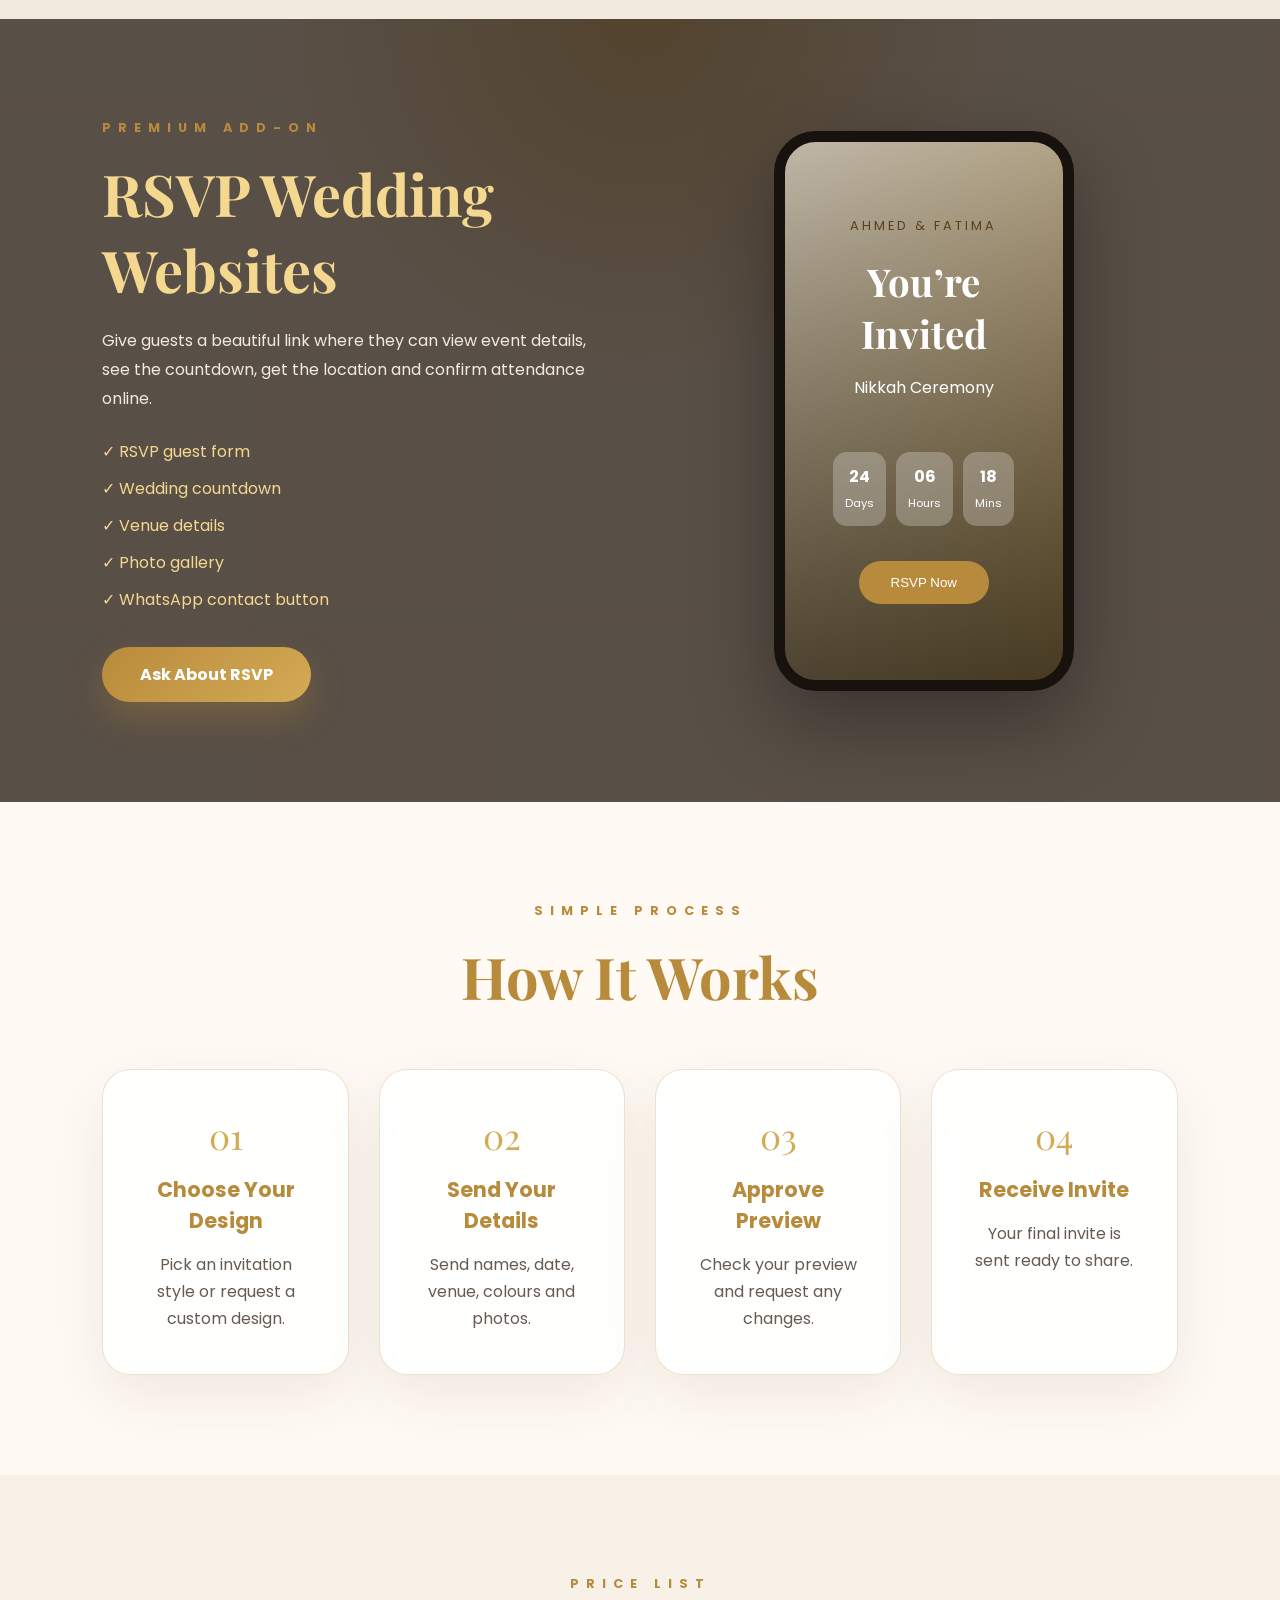
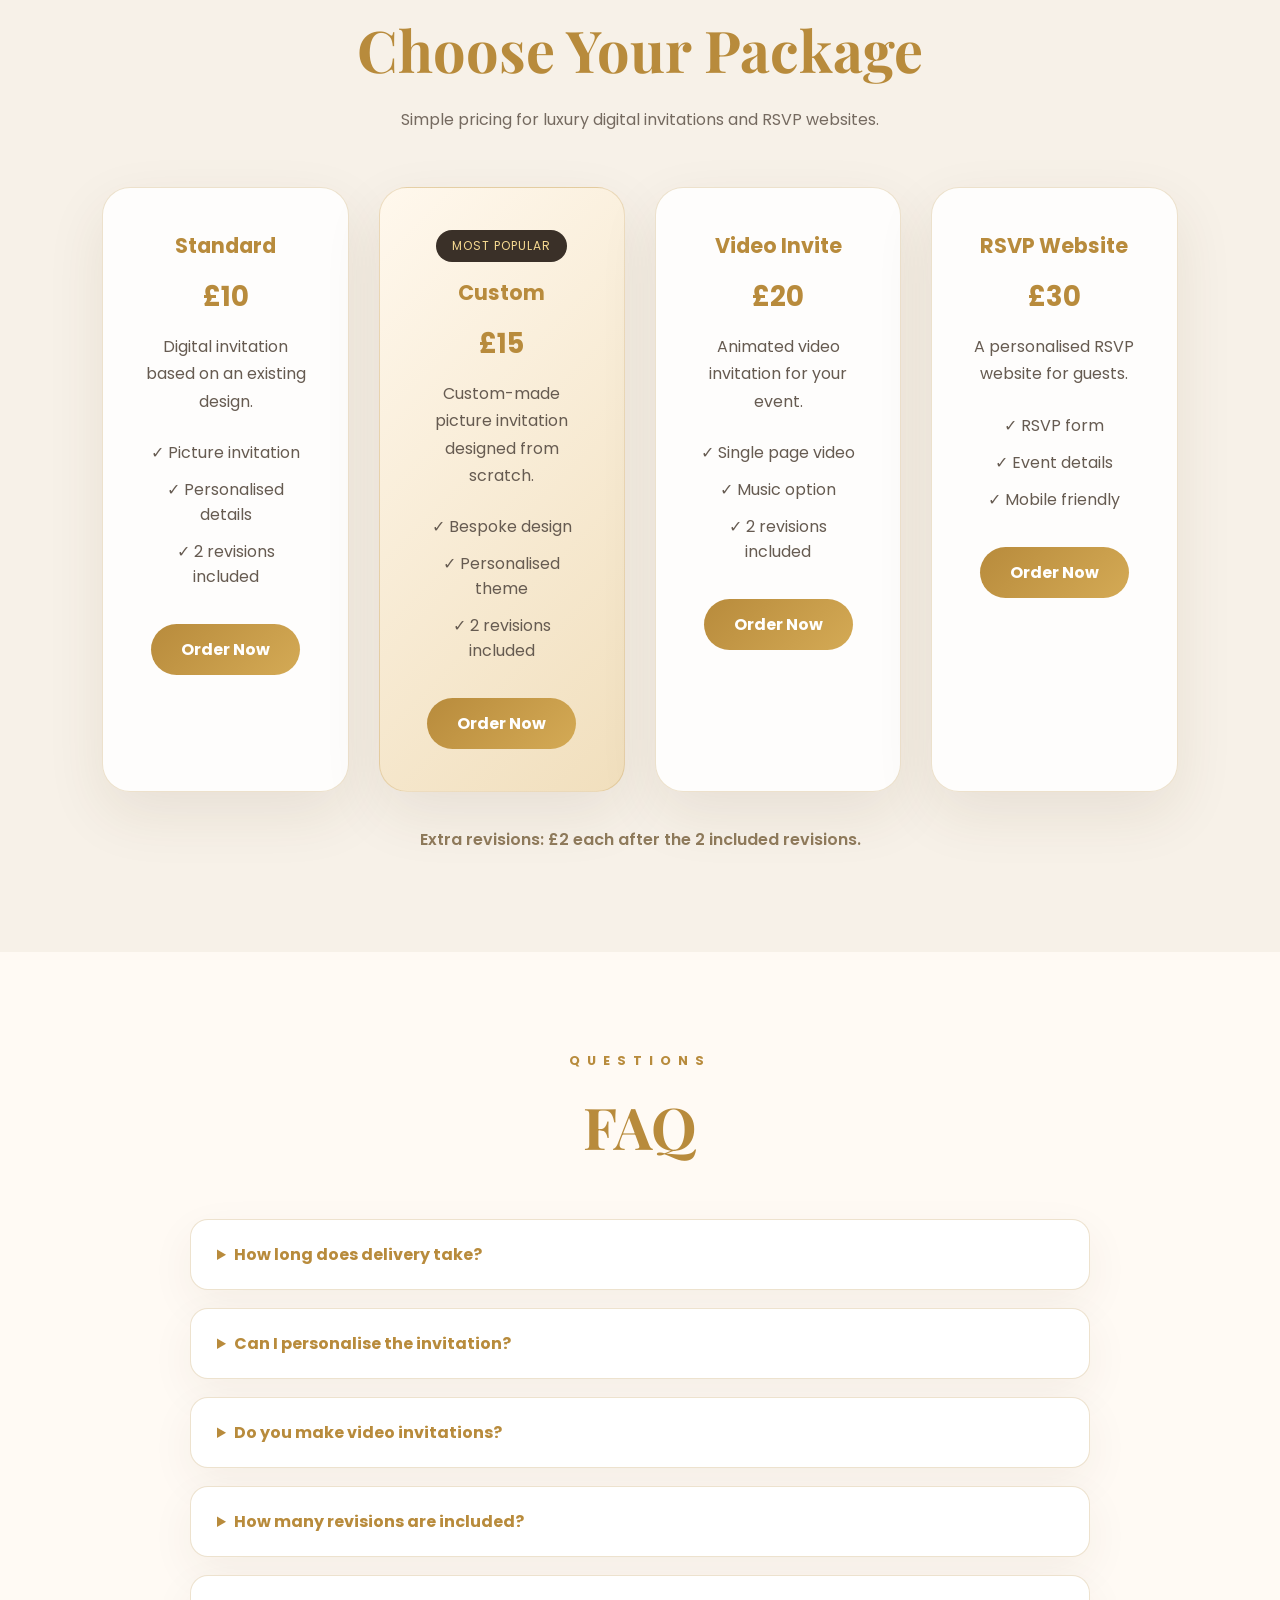
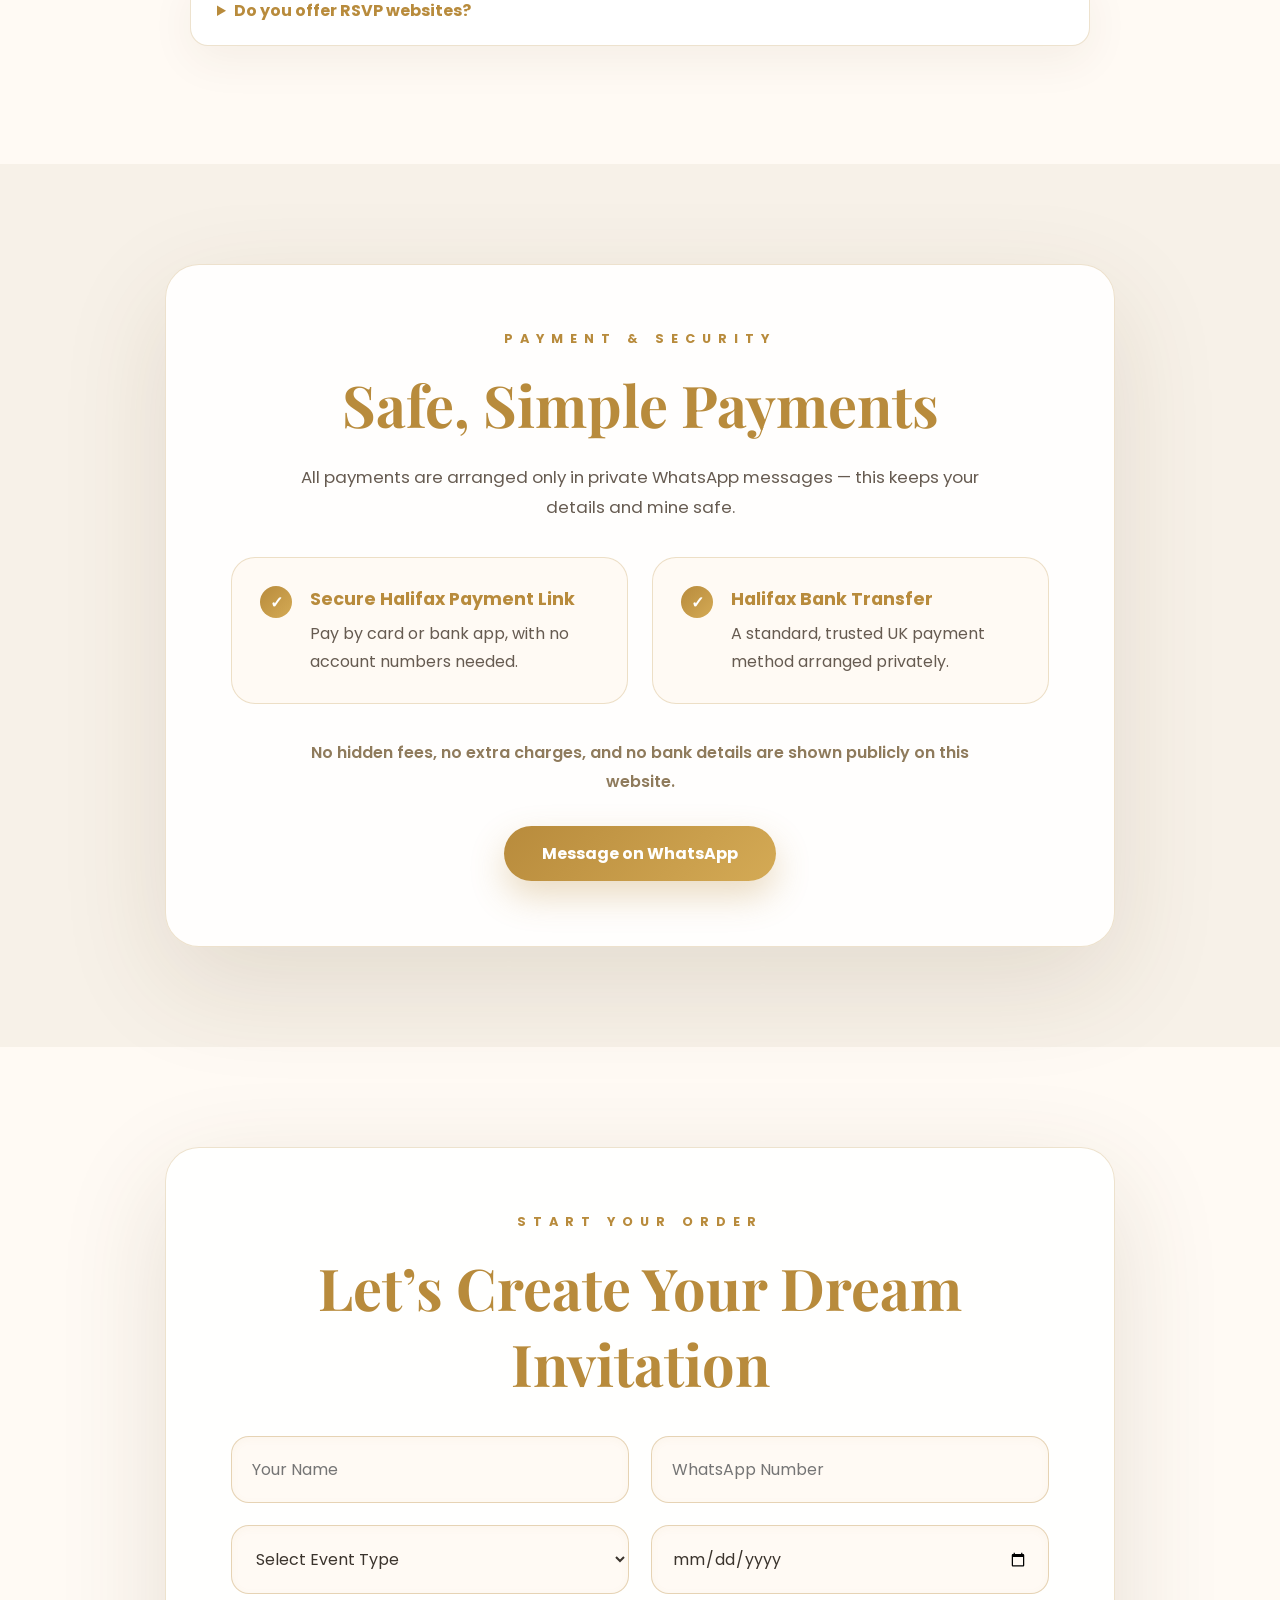
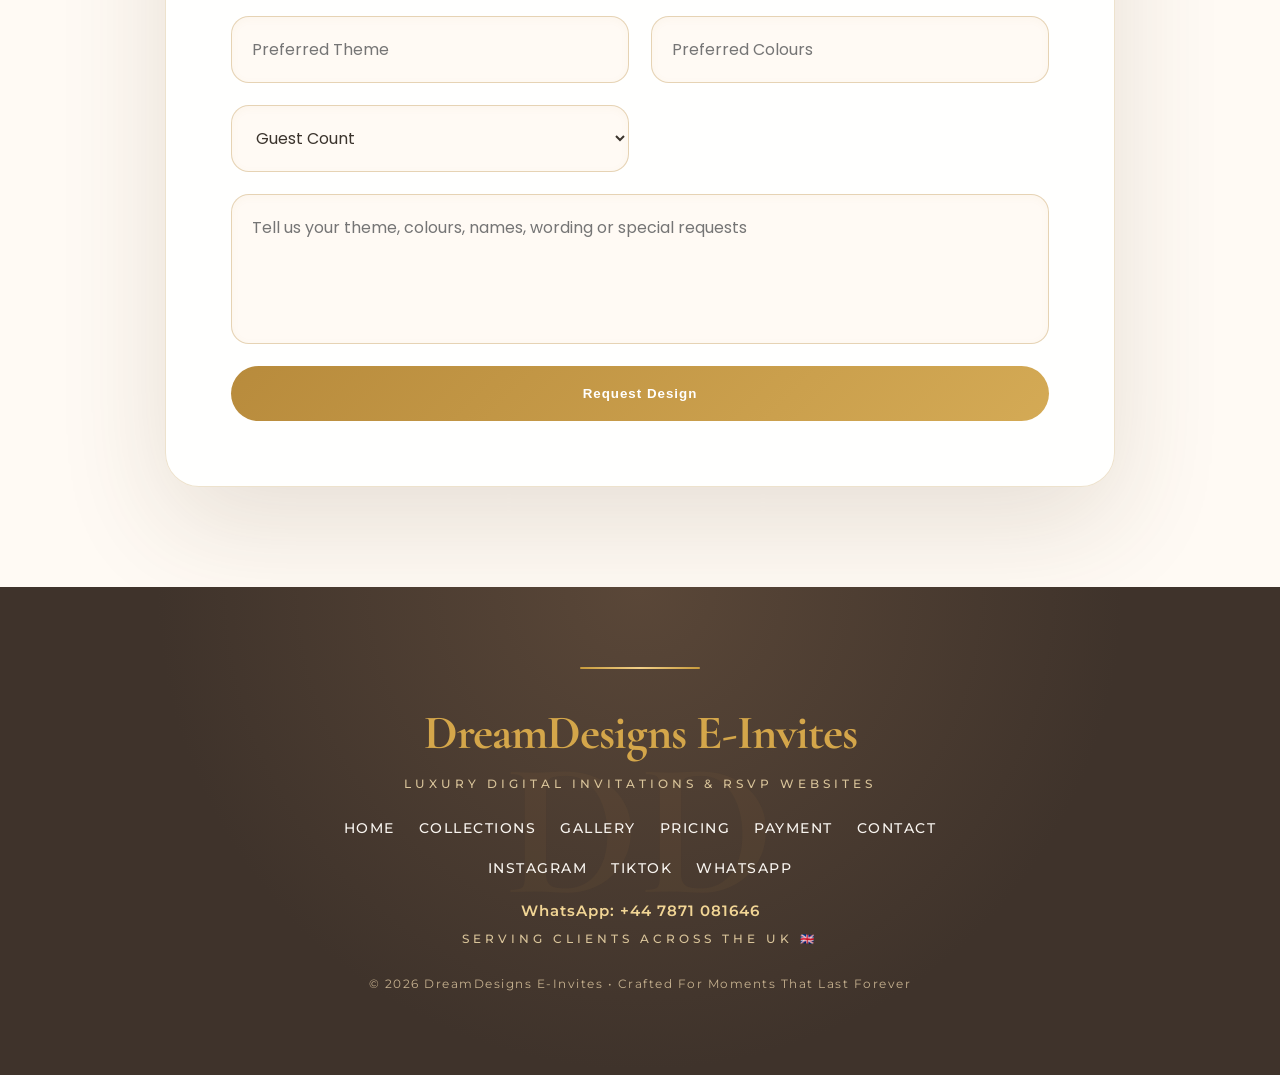
==== commit fe0c003f: "Add files via upload" ====
--- a/index.html
+++ b/index.html
@@ -6,10 +6,17 @@
 
   <title>DreamDesigns E-Invites</title>
 
-  <link href="https://fonts.googleapis.com/css2?family=Playfair+Display:wght@500;600;700&family=Poppins:wght@300;400;500;600;700&display=swap" rel="stylesheet">
-
   <link rel="stylesheet" href="style.css" />
+
+  <link href="https://fonts.googleapis.com/css2?family=Playfair+Display:wght@600;700&family=Cormorant+Garamond:wght@500;600;700&family=Montserrat:wght@400;500;600;700&family=Poppins:wght@300;400;500;600;700&display=swap" rel="stylesheet">
 </head>
+
+<body>
+
+<div class="site-loader" id="siteLoader">
+  <div class="loader-logo">DD</div>
+  <p>DreamDesigns E-Invites</p>
+</div>
 
 <header class="header">
   <nav class="navbar">
@@ -24,6 +31,7 @@
       <li><a href="#gallery">Gallery</a></li>
       <li><a href="#rsvp">RSVP</a></li>
       <li><a href="#pricing">Pricing</a></li>
+      <li><a href="#payment">Payment</a></li>
       <li><a href="#contact">Contact</a></li>
     </ul>
 
@@ -108,27 +116,27 @@
   </div>
 
   <div class="gallery-grid">
-    <a href="images/nikkah.jpg" class="gallery-card nikkah reveal" target="_blank">
+    <a href="nikkah.jpg" class="gallery-card nikkah reveal" target="_blank">
       <span>Nikkah Floral Collection</span>
     </a>
 
-    <a href="images/walima.jpg" class="gallery-card walima reveal" target="_blank">
+    <a href="walima.jpg" class="gallery-card walima reveal" target="_blank">
       <span>Walima Luxury Collection</span>
     </a>
 
-    <a href="images/baraat.jpg" class="gallery-card baraat reveal" target="_blank">
+    <a href="baraat.jpg" class="gallery-card baraat reveal" target="_blank">
       <span>Baraat Gold Collection</span>
     </a>
 
-    <a href="images/video.jpg" class="gallery-card video reveal" target="_blank">
+    <a href="video.jpg" class="gallery-card video reveal" target="_blank">
       <span>Video Invitation Design</span>
     </a>
 
-    <a href="images/photo.jpg" class="gallery-card photo reveal" target="_blank">
+    <a href="photo.jpg" class="gallery-card photo reveal" target="_blank">
       <span>Photo Invitation Design</span>
     </a>
 
-    <a href="images/custom.jpg" class="gallery-card custom reveal" target="_blank">
+    <a href="custom.jpg" class="gallery-card custom reveal" target="_blank">
       <span>Custom Bespoke Design</span>
     </a>
   </div>
@@ -308,9 +316,9 @@
     </details>
   </div>
 </section>
+
 <section class="payment-security" id="payment">
   <div class="payment-card reveal">
-
     <span class="section-label">Payment & Security</span>
 
     <h2>Safe, Simple Payments</h2>
@@ -320,7 +328,6 @@
     </p>
 
     <div class="payment-options">
-
       <div class="payment-option">
         <span>✓</span>
         <div>
@@ -336,7 +343,6 @@
           <p>A standard, trusted UK payment method arranged privately.</p>
         </div>
       </div>
-
     </div>
 
     <p class="payment-note">
@@ -346,7 +352,6 @@
     <a href="https://wa.me/447871081646" class="btn-gold" target="_blank">
       Message on WhatsApp
     </a>
-
   </div>
 </section>
 
@@ -355,8 +360,7 @@
     <span class="section-label">Start Your Order</span>
     <h2>Let’s Create Your Dream Invitation</h2>
 
-    <form id="orderForm" action="https://formspree.io/f/mbdvrpny" method="POST"></form>
-        <input type="hidden" name="_next" value="https://dreamdesigns-einvites.vercel.app/thankyou.html">
+    <form id="orderForm" action="https://formspree.io/f/mbdvrpny" method="POST">
       <input type="hidden" name="_subject" value="New DreamDesigns E-Invites Order">
 
       <input type="text" name="name" placeholder="Your Name" required>
@@ -407,7 +411,6 @@
 
 <footer>
   <div class="footer-line"></div>
-
   <div class="footer-watermark">DD</div>
 
   <h3>DreamDesigns E-Invites</h3>
@@ -421,6 +424,7 @@
     <a href="#collections">Collections</a>
     <a href="#gallery">Gallery</a>
     <a href="#pricing">Pricing</a>
+    <a href="#payment">Payment</a>
     <a href="#contact">Contact</a>
   </div>
 
--- a/style.css
+++ b/style.css
@@ -1,3 +1,5 @@
+@import url('https://fonts.googleapis.com/css2?family=Playfair+Display:wght@600;700&family=Cormorant+Garamond:wght@500;600;700&family=Montserrat:wght@400;500;600;700&family=Poppins:wght@300;400;500;600;700&display=swap');
+
 *{
   margin:0;
   padding:0;
@@ -57,7 +59,7 @@
   position:sticky;
   top:0;
   z-index:999;
-  background:rgba(255,255,255,.95);
+  background:rgba(255,255,255,.96);
   backdrop-filter:blur(20px);
   border-bottom:1px solid rgba(184,139,60,.18);
 }
@@ -95,7 +97,7 @@
 .nav-links{
   list-style:none;
   display:flex;
-  gap:42px;
+  gap:34px;
   align-items:center;
 }
 
@@ -140,17 +142,57 @@
   padding:100px 8%;
   position:relative;
   overflow:hidden;
-
   background:
     linear-gradient(
       rgba(255,250,245,0.48),
       rgba(255,250,245,0.60)
     ),
     url('hero.png');
-
   background-size:cover;
   background-position:60% center;
   background-repeat:no-repeat;
+}
+
+.hero-content{
+  max-width:950px;
+  position:relative;
+  z-index:2;
+}
+
+.section-label{
+  color:#b88b3c;
+  text-transform:uppercase;
+  letter-spacing:7px;
+  font-size:.8rem;
+  font-weight:700;
+  display:block;
+  margin-bottom:18px;
+}
+
+.hero h1{
+  font-family:'Playfair Display',serif;
+  font-size:5.4rem;
+  line-height:1;
+  color:#b88b3c;
+  margin-bottom:22px;
+  text-shadow:0 2px 20px rgba(255,255,255,.65);
+}
+
+.hero-subtitle{
+  font-size:1.5rem;
+  color:#2f2a25;
+  margin-bottom:12px;
+  font-weight:700;
+  text-shadow:0 2px 12px rgba(255,255,255,.8);
+}
+
+.hero-small{
+  font-size:1rem;
+  color:#3f3933;
+  letter-spacing:2px;
+  margin-bottom:22px;
+  font-weight:600;
+  text-shadow:0 2px 12px rgba(255,255,255,.8);
 }
 
 .luxury-divider{
@@ -207,6 +249,7 @@
 .process,
 .pricing,
 .faq,
+.payment-security,
 .contact{
   padding:100px 8%;
   text-align:center;
@@ -227,6 +270,7 @@
 .process h2,
 .pricing h2,
 .faq h2,
+.payment-card h2,
 .contact h2{
   font-family:'Playfair Display',serif;
   font-size:3.6rem;
@@ -336,29 +380,12 @@
   transform:translateY(-8px);
 }
 
-.gallery-card.nikkah{
-  background-image:url('images/nikkah.jpg');
-}
-
-.gallery-card.walima{
-  background-image:url('images/walima.jpg');
-}
-
-.gallery-card.baraat{
-  background-image:url('images/baraat.jpg');
-}
-
-.gallery-card.video{
-  background-image:url('images/video.jpg');
-}
-
-.gallery-card.photo{
-  background-image:url('images/photo.jpg');
-}
-
-.gallery-card.custom{
-  background-image:url('images/custom.jpg');
-}
+.gallery-card.nikkah{background-image:url('nikkah.jpg');}
+.gallery-card.walima{background-image:url('walima.jpg');}
+.gallery-card.baraat{background-image:url('baraat.jpg');}
+.gallery-card.video{background-image:url('video.jpg');}
+.gallery-card.photo{background-image:url('photo.jpg');}
+.gallery-card.custom{background-image:url('custom.jpg');}
 
 .rsvp{
   padding:100px 8%;
@@ -572,6 +599,78 @@
   margin-top:15px;
   color:#665b51;
   line-height:1.7;
+}
+
+.payment-security{
+  background:#f7f1e8;
+}
+
+.payment-card{
+  max-width:950px;
+  margin:auto;
+  background:rgba(255,255,255,.9);
+  border:1px solid rgba(184,139,60,.25);
+  border-radius:34px;
+  padding:65px;
+  box-shadow:0 35px 110px rgba(80,55,25,.12);
+}
+
+.payment-intro{
+  max-width:720px;
+  margin:0 auto 35px;
+  color:#665b51;
+  line-height:1.8;
+  font-size:1.05rem;
+}
+
+.payment-options{
+  display:grid;
+  grid-template-columns:1fr 1fr;
+  gap:24px;
+  margin:35px 0;
+}
+
+.payment-option{
+  text-align:left;
+  background:#fffaf4;
+  border:1px solid rgba(184,139,60,.25);
+  border-radius:24px;
+  padding:28px;
+  display:flex;
+  gap:18px;
+  align-items:flex-start;
+}
+
+.payment-option span{
+  width:32px;
+  height:32px;
+  min-width:32px;
+  border-radius:50%;
+  background:linear-gradient(135deg,#b88b3c,#d4aa55);
+  color:white;
+  display:flex;
+  align-items:center;
+  justify-content:center;
+  font-weight:700;
+}
+
+.payment-option h3{
+  color:#b88b3c;
+  margin-bottom:8px;
+  font-size:1.1rem;
+}
+
+.payment-option p{
+  color:#665b51;
+  line-height:1.7;
+}
+
+.payment-note{
+  color:#8f7b5c;
+  font-weight:600;
+  margin:25px auto 30px;
+  max-width:720px;
+  line-height:1.8;
 }
 
 .contact{
@@ -638,6 +737,17 @@
   letter-spacing:1px;
 }
 
+.contact input:-webkit-autofill,
+.contact input:-webkit-autofill:hover,
+.contact input:-webkit-autofill:focus,
+.contact textarea:-webkit-autofill,
+.contact select:-webkit-autofill{
+  -webkit-box-shadow:0 0 0 1000px #fffaf4 inset !important;
+  -webkit-text-fill-color:#3b342d !important;
+  border:1px solid rgba(184,139,60,.35) !important;
+  transition:background-color 9999s ease-in-out 0s;
+}
+
 .review-badge{
   position:fixed;
   left:25px;
@@ -691,6 +801,11 @@
     radial-gradient(circle at top,#5a4738 0%,#3f332b 60%);
 }
 
+footer,
+footer *{
+  font-family:'Montserrat', Arial, sans-serif;
+}
+
 .footer-line{
   width:120px;
   height:2px;
@@ -704,7 +819,7 @@
   top:50%;
   left:50%;
   transform:translate(-50%,-50%);
-  font-family:'Playfair Display',serif;
+  font-family:'Cormorant Garamond', Georgia, serif;
   font-size:12rem;
   color:rgba(212,166,74,0.05);
   font-weight:700;
@@ -714,9 +829,10 @@
 footer h3{
   position:relative;
   z-index:2;
-  font-family:'Playfair Display',serif;
-  font-size:2.6rem;
-  font-weight:600;
+  font-family:'Cormorant Garamond', Georgia, serif;
+  font-size:3rem;
+  font-weight:700;
+  letter-spacing:-1px;
   color:#d4a64a;
   margin-bottom:14px;
 }
@@ -724,10 +840,11 @@
 .footer-tagline{
   position:relative;
   z-index:2;
-  font-size:.95rem;
-  letter-spacing:3px;
+  font-size:.78rem;
+  font-weight:500;
+  letter-spacing:4px;
   text-transform:uppercase;
-  color:#cbb78c;
+  color:#d9c49a;
   margin-bottom:28px;
 }
 
@@ -737,7 +854,7 @@
   z-index:2;
   display:flex;
   justify-content:center;
-  gap:28px;
+  gap:24px;
   flex-wrap:wrap;
   margin:22px 0;
 }
@@ -747,9 +864,10 @@
   position:relative;
   color:#f8f4ef;
   text-decoration:none;
-  font-size:.95rem;
+  font-size:.88rem;
   font-weight:500;
-  letter-spacing:.5px;
+  letter-spacing:1.5px;
+  text-transform:uppercase;
   transition:.3s;
 }
 
@@ -768,7 +886,6 @@
 .footer-links a:hover,
 .footer-socials a:hover{
   color:#d4a64a;
-  transform:translateY(-2px);
 }
 
 .footer-links a:hover::after,
@@ -779,18 +896,20 @@
 .footer-contact{
   position:relative;
   z-index:2;
-  font-size:1.05rem;
-  color:#e7d3a3;
+  font-size:.95rem;
+  font-weight:600;
+  letter-spacing:1px;
+  color:#f1d595;
   margin-top:24px;
-  font-weight:600;
 }
 
 .footer-location{
   position:relative;
   z-index:2;
-  color:#cbb78c;
-  font-size:.9rem;
-  letter-spacing:2px;
+  color:#d9c49a;
+  font-size:.72rem;
+  font-weight:500;
+  letter-spacing:4px;
   text-transform:uppercase;
   margin-top:12px;
 }
@@ -798,9 +917,11 @@
 .copyright{
   position:relative;
   z-index:2;
-  color:#bca98d;
-  font-size:.85rem;
-  letter-spacing:1px;
+  color:#c6b18f;
+  font-size:.72rem;
+  font-weight:400;
+  letter-spacing:1.5px;
+  line-height:1.8;
   margin-top:28px;
 }
 
@@ -860,7 +981,8 @@
 
   .collection-grid,
   .gallery-grid,
-  .rsvp{
+  .rsvp,
+  .payment-options{
     grid-template-columns:1fr;
   }
 
@@ -874,39 +996,93 @@
 
   .contact textarea,
   .contact button{
-    grid-column:1;
-  }
-}
-
+    grid-column:auto;
+  }
+}
+
+/* CLEAN PHONE LAYOUT */
 @media(max-width:520px){
+
+  body{
+    overflow-x:hidden;
+  }
+
   .navbar{
-    padding:12px 5%;
+    padding:18px 6%;
   }
 
   .brand h2{
-    font-size:1.6rem;
+    font-size:2.35rem;
+    line-height:1;
   }
 
   .brand span{
-    font-size:.58rem;
-    letter-spacing:3px;
+    font-size:.62rem;
+    letter-spacing:4px;
+    margin-top:6px;
+  }
+
+  .menu-btn{
+    font-size:2.2rem;
+  }
+
+  .nav-links{
+    right:6%;
+    width:230px;
+    background:#fffaf4;
+    border:1px solid rgba(184,139,60,.22);
   }
 
   .hero{
-    padding:80px 5%;
-    min-height:85vh;
+    min-height:78vh;
+    padding:80px 6% 70px;
+    background-position:center center;
+  }
+
+  .section-label{
+    font-size:.65rem;
+    letter-spacing:5px;
+    line-height:1.8;
   }
 
   .hero h1{
-    font-size:2.7rem;
+    font-size:3.15rem;
+    line-height:1.02;
+    letter-spacing:-1px;
+    margin-bottom:18px;
   }
 
   .hero-subtitle{
-    font-size:1.1rem;
+    font-size:1.08rem;
+    line-height:1.4;
+    padding:0 10px;
   }
 
   .hero-small{
+    font-size:.82rem;
+    line-height:1.7;
+    letter-spacing:1px;
+    padding:0 8px;
+  }
+
+  .trust-line{
     font-size:.78rem;
+    line-height:1.6;
+    letter-spacing:1.5px;
+  }
+
+  .buttons{
+    flex-direction:column;
+    align-items:center;
+    gap:14px;
+  }
+
+  .btn-gold,
+  .btn-outline{
+    width:92%;
+    max-width:320px;
+    text-align:center;
+    padding:16px 22px;
   }
 
   .collections,
@@ -914,9 +1090,10 @@
   .process,
   .pricing,
   .faq,
+  .payment-security,
   .contact,
   .rsvp{
-    padding:75px 5%;
+    padding:70px 6%;
   }
 
   .collections h2,
@@ -925,25 +1102,68 @@
   .process h2,
   .pricing h2,
   .faq h2,
+  .payment-card h2,
   .contact h2{
-    font-size:2.25rem;
-  }
-
-  .collection-card,
-  .price-card,
-  .contact-box,
-  .process-card{
-    padding:30px 22px;
-  }
-
+    font-size:2.35rem;
+    line-height:1.15;
+  }
+
+  .collection-grid,
+  .gallery-grid,
   .process-grid,
   .pricing-grid{
     grid-template-columns:1fr;
+    gap:22px;
+  }
+
+  .collection-card,
+  .price-card,
+  .process-card{
+    padding:30px 24px;
+    border-radius:24px;
+  }
+
+  .gallery-card{
+    min-height:230px;
   }
 
   .phone-card{
     width:260px;
-    min-height:500px;
+    min-height:480px;
+  }
+
+  .payment-card,
+  .contact-box{
+    width:100%;
+    padding:34px 20px;
+    border-radius:26px;
+    overflow:hidden;
+  }
+
+  .contact form{
+    display:flex;
+    flex-direction:column;
+    gap:18px;
+  }
+
+  .contact input,
+  .contact select,
+  .contact textarea{
+    width:100%;
+    max-width:100%;
+    min-height:62px;
+    padding:17px 20px;
+    border-radius:20px;
+    font-size:1rem;
+  }
+
+  .contact input[type="date"]{
+    appearance:none;
+    -webkit-appearance:none;
+  }
+
+  .contact textarea{
+    min-height:135px;
   }
 
   .review-badge{
@@ -951,12 +1171,63 @@
   }
 
   .whatsapp-btn{
-    right:14px;
-    bottom:14px;
-    padding:14px 18px;
+    left:50%;
+    right:auto;
+    bottom:18px;
+    transform:translateX(-50%);
+    width:88%;
+    max-width:330px;
+    text-align:center;
+    padding:15px 18px;
+    font-size:1rem;
+    border-radius:50px;
+  }
+
+  footer{
+    padding:65px 24px 100px;
+  }
+
+  .footer-watermark{
+    font-size:8rem;
+  }
+
+  footer h3{
+    font-size:2.55rem;
+    line-height:1.05;
+  }
+
+  .footer-tagline{
+    font-size:.68rem;
+    letter-spacing:3px;
+    line-height:1.9;
+  }
+
+  .footer-links,
+  .footer-socials{
+    gap:16px;
+    margin:24px auto;
+  }
+
+  .footer-links a,
+  .footer-socials a{
+    font-size:.78rem;
+    letter-spacing:1.2px;
+  }
+
+  .footer-contact{
     font-size:.9rem;
   }
-}
+
+  .footer-location{
+    font-size:.65rem;
+    letter-spacing:3px;
+  }
+
+  .copyright{
+    font-size:.68rem;
+  }
+}
+
 .thankyou-page{
   min-height:100vh;
   display:flex;
@@ -996,594 +1267,4 @@
   color:white;
   text-decoration:none;
   font-weight:700;
-}
-.hero{
-  min-height:88vh;
-  display:flex;
-  align-items:center;
-  justify-content:center;
-  text-align:center;
-  padding:100px 8%;
-  position:relative;
-  overflow:hidden;
-
-  background:
-    linear-gradient(
-      rgba(255,250,245,0.48),
-      rgba(255,250,245,0.60)
-    ),
-    url('hero.png');
-
-  background-size:cover;
-  background-position:60% center;
-  background-repeat:no-repeat;
-}
-.hero h1{
-  font-family:'Playfair Display', Georgia, serif !important;
-  font-size:5.4rem !important;
-  line-height:1 !important;
-  color:#b88b3c !important;
-  font-weight:700 !important;
-  letter-spacing:-2px !important;
-  margin-bottom:22px !important;
-  text-shadow:0 2px 20px rgba(255,255,255,.65) !important;
-}
-
-.section-label{
-  font-family:'Poppins', sans-serif !important;
-  color:#b88b3c !important;
-  text-transform:uppercase !important;
-  letter-spacing:7px !important;
-  font-size:.8rem !important;
-  font-weight:700 !important;
-}
-
-.brand h2{
-  font-family:'Playfair Display', Georgia, serif !important;
-  color:#b88b3c !important;
-  font-size:3rem !important;
-  font-weight:700 !important;
-}
-@media(max-width:520px){
-
-  .navbar{
-    padding:16px 5%;
-  }
-
-  .brand h2{
-    font-size:2.7rem !important;
-    line-height:1;
-  }
-
-  .brand span{
-    font-size:.7rem !important;
-    letter-spacing:5px !important;
-  }
-
-  .hero{
-    min-height:82vh;
-    padding:80px 5% 70px;
-    background-position:center center !important;
-  }
-
-  .hero-content{
-    width:100%;
-    max-width:100%;
-    padding:0 8px;
-  }
-
-  .section-label{
-    font-size:.68rem !important;
-    letter-spacing:6px !important;
-    margin-bottom:16px;
-  }
-
-  .hero h1{
-    font-size:3.65rem !important;
-    line-height:.95 !important;
-    letter-spacing:-1px !important;
-    max-width:100%;
-    overflow-wrap:break-word;
-    margin-bottom:22px !important;
-  }
-
-  .hero-subtitle{
-    font-size:1.18rem !important;
-    line-height:1.35;
-    padding:0 10px;
-  }
-
-  .hero-small{
-    font-size:.85rem !important;
-    line-height:1.7;
-    letter-spacing:1px !important;
-    padding:0 14px;
-  }
-
-  .trust-line{
-    font-size:.78rem;
-    letter-spacing:2px;
-    padding:0 10px;
-  }
-
-  .buttons{
-    flex-direction:column;
-    align-items:center;
-    gap:14px;
-  }
-
-  .btn-gold,
-  .btn-outline{
-    width:90%;
-    max-width:320px;
-    text-align:center;
-    padding:16px 22px;
-  }
-
-  .whatsapp-btn{
-    right:18px;
-    bottom:18px;
-    padding:14px 20px;
-    font-size:.9rem;
-  }
-}
-@media(max-width:520px){
-
-  .contact-box{
-    width:92% !important;
-    padding:34px 18px !important;
-    overflow:hidden !important;
-  }
-
-  .contact form{
-    display:flex !important;
-    flex-direction:column !important;
-    gap:18px !important;
-  }
-
-  .contact input,
-  .contact select,
-  .contact textarea{
-    width:100% !important;
-    max-width:100% !important;
-    height:auto !important;
-    min-height:68px !important;
-    padding:18px 22px !important;
-    border-radius:24px !important;
-    font-size:1rem !important;
-    display:block !important;
-  }
-
-  .contact input[type="date"]{
-    width:100% !important;
-    min-width:0 !important;
-    max-width:100% !important;
-    appearance:none !important;
-    -webkit-appearance:none !important;
-  }
-
-  .contact textarea{
-    min-height:140px !important;
-  }
-
-  .contact button{
-    width:100% !important;
-    max-width:100% !important;
-    grid-column:auto !important;
-  }
-}
-/* =========================
-   CLEAN MOBILE LAYOUT FIX
-   ========================= */
-
-@media(max-width:520px){
-
-  body{
-    overflow-x:hidden;
-  }
-
-  .header{
-    position:sticky;
-    top:0;
-    background:#fffaf4;
-  }
-
-  .navbar{
-    padding:18px 6% !important;
-  }
-
-  .brand h2{
-    font-size:2.35rem !important;
-    line-height:1 !important;
-  }
-
-  .brand span{
-    font-size:.62rem !important;
-    letter-spacing:4px !important;
-    margin-top:6px !important;
-  }
-
-  .menu-btn{
-    display:block !important;
-    font-size:2.2rem !important;
-  }
-
-  .nav-links{
-    position:absolute;
-    top:100%;
-    right:6%;
-    width:230px;
-    background:#fffaf4;
-    border:1px solid rgba(184,139,60,.22);
-    border-radius:18px;
-    box-shadow:0 20px 50px rgba(0,0,0,.12);
-    display:none;
-    flex-direction:column;
-    gap:0 !important;
-    overflow:hidden;
-  }
-
-  .nav-links.active{
-    display:flex !important;
-  }
-
-  .nav-links li{
-    width:100%;
-    border-bottom:1px solid rgba(184,139,60,.12);
-  }
-
-  .nav-links a{
-    display:block;
-    padding:16px 20px;
-    font-size:.95rem;
-  }
-
-  .hero{
-    min-height:78vh !important;
-    padding:80px 6% 70px !important;
-    background-position:center center !important;
-  }
-
-  .hero-content{
-    max-width:100% !important;
-    width:100% !important;
-    padding:0 !important;
-  }
-
-  .section-label{
-    font-size:.65rem !important;
-    letter-spacing:5px !important;
-    line-height:1.8 !important;
-  }
-
-  .hero h1{
-    font-size:3.15rem !important;
-    line-height:1.02 !important;
-    letter-spacing:-1px !important;
-    margin-bottom:18px !important;
-    max-width:100% !important;
-  }
-
-  .hero-subtitle{
-    font-size:1.08rem !important;
-    line-height:1.4 !important;
-    padding:0 10px;
-  }
-
-  .hero-small{
-    font-size:.82rem !important;
-    line-height:1.7 !important;
-    letter-spacing:1px !important;
-    padding:0 8px;
-  }
-
-  .trust-line{
-    font-size:.78rem !important;
-    line-height:1.6;
-    letter-spacing:1.5px !important;
-  }
-
-  .buttons{
-    flex-direction:column;
-    align-items:center;
-    gap:14px;
-  }
-
-  .btn-gold,
-  .btn-outline{
-    width:92%;
-    max-width:320px;
-    text-align:center;
-    padding:16px 22px !important;
-  }
-
-  .collections,
-  .gallery,
-  .process,
-  .pricing,
-  .faq,
-  .contact,
-  .rsvp{
-    padding:70px 6% !important;
-  }
-
-  .collections h2,
-  .gallery h2,
-  .rsvp h2,
-  .process h2,
-  .pricing h2,
-  .faq h2,
-  .contact h2{
-    font-size:2.35rem !important;
-    line-height:1.15 !important;
-  }
-
-  .collection-grid,
-  .gallery-grid,
-  .process-grid,
-  .pricing-grid{
-    grid-template-columns:1fr !important;
-    gap:22px !important;
-  }
-
-  .collection-card,
-  .price-card,
-  .process-card{
-    padding:30px 24px !important;
-    border-radius:24px !important;
-  }
-
-  .gallery-card{
-    min-height:230px !important;
-  }
-
-  .rsvp{
-    grid-template-columns:1fr !important;
-    text-align:center;
-  }
-
-  .rsvp-text{
-    text-align:center !important;
-  }
-
-  .phone-card{
-    width:260px !important;
-    min-height:480px !important;
-  }
-
-  .contact-box{
-    width:100% !important;
-    padding:34px 20px !important;
-    border-radius:26px !important;
-    overflow:hidden !important;
-  }
-
-  .contact form{
-    display:flex !important;
-    flex-direction:column !important;
-    gap:18px !important;
-  }
-
-  .contact input,
-  .contact select,
-  .contact textarea{
-    width:100% !important;
-    max-width:100% !important;
-    min-height:62px !important;
-    padding:17px 20px !important;
-    border-radius:20px !important;
-    font-size:1rem !important;
-    grid-column:auto !important;
-  }
-
-  .contact input[type="date"]{
-    appearance:none !important;
-    -webkit-appearance:none !important;
-  }
-
-  .contact textarea{
-    min-height:135px !important;
-  }
-
-  .contact button{
-    width:100% !important;
-    grid-column:auto !important;
-  }
-
-  .review-badge{
-    display:none !important;
-  }
-
-  .whatsapp-btn{
-    left:50% !important;
-    right:auto !important;
-    bottom:18px !important;
-    transform:translateX(-50%) !important;
-    width:88% !important;
-    max-width:330px !important;
-    text-align:center !important;
-    padding:15px 18px !important;
-    font-size:1rem !important;
-    border-radius:50px !important;
-  }
-
-  footer{
-    padding:65px 24px 100px !important;
-  }
-
-  .footer-watermark{
-    font-size:8rem !important;
-  }
-
-  footer h3{
-    font-size:2.2rem !important;
-    line-height:1.15 !important;
-  }
-
-  .footer-tagline{
-    font-size:.78rem !important;
-    line-height:1.8 !important;
-    letter-spacing:3px !important;
-  }
-
-  .footer-links,
-  .footer-socials{
-    gap:18px !important;
-    margin:24px auto !important;
-  }
-
-  .footer-links a,
-  .footer-socials a{
-    font-size:.95rem !important;
-  }
-
-  .footer-contact{
-    font-size:1rem !important;
-  }
-
-  .footer-location{
-    font-size:.78rem !important;
-    line-height:1.7 !important;
-  }
-
-  .copyright{
-    font-size:.78rem !important;
-    line-height:1.7 !important;
-  }
-}
-@media(max-width:520px){
-
-  footer h3{
-    font-size:2.7rem !important;
-    line-height:1.05 !important;
-  }
-
-  .footer-tagline{
-    font-size:.7rem !important;
-    letter-spacing:3px !important;
-    line-height:1.9 !important;
-  }
-
-  .footer-links a,
-  .footer-socials a{
-    font-size:.9rem !important;
-    letter-spacing:.8px !important;
-  }
-
-  .footer-contact{
-    font-size:.95rem !important;
-  }
-
-  .footer-location{
-    font-size:.68rem !important;
-    letter-spacing:3px !important;
-  }
-
-  .copyright{
-    font-size:.72rem !important;
-    letter-spacing:1.2px !important;
-  }
-}
-.payment-security{
-  padding:100px 8%;
-  background:#f7f1e8;
-  text-align:center;
-}
-
-.payment-card{
-  max-width:950px;
-  margin:auto;
-  background:rgba(255,255,255,.9);
-  border:1px solid rgba(184,139,60,.25);
-  border-radius:34px;
-  padding:65px;
-  box-shadow:0 35px 110px rgba(80,55,25,.12);
-}
-
-.payment-card h2{
-  font-family:'Playfair Display',serif;
-  font-size:3.4rem;
-  color:#b88b3c;
-  margin-bottom:22px;
-}
-
-.payment-intro{
-  max-width:720px;
-  margin:0 auto 35px;
-  color:#665b51;
-  line-height:1.8;
-  font-size:1.05rem;
-}
-
-.payment-options{
-  display:grid;
-  grid-template-columns:1fr 1fr;
-  gap:24px;
-  margin:35px 0;
-}
-
-.payment-option{
-  text-align:left;
-  background:#fffaf4;
-  border:1px solid rgba(184,139,60,.25);
-  border-radius:24px;
-  padding:28px;
-  display:flex;
-  gap:18px;
-  align-items:flex-start;
-}
-
-.payment-option span{
-  width:32px;
-  height:32px;
-  min-width:32px;
-  border-radius:50%;
-  background:linear-gradient(135deg,#b88b3c,#d4aa55);
-  color:white;
-  display:flex;
-  align-items:center;
-  justify-content:center;
-  font-weight:700;
-}
-
-.payment-option h3{
-  color:#b88b3c;
-  margin-bottom:8px;
-  font-size:1.1rem;
-}
-
-.payment-option p{
-  color:#665b51;
-  line-height:1.7;
-}
-
-.payment-note{
-  color:#8f7b5c;
-  font-weight:600;
-  margin:25px auto 30px;
-  max-width:720px;
-  line-height:1.8;
-}
-
-@media(max-width:700px){
-  .payment-security{
-    padding:75px 5%;
-  }
-
-  .payment-card{
-    padding:38px 22px;
-    border-radius:26px;
-  }
-
-  .payment-card h2{
-    font-size:2.35rem;
-  }
-
-  .payment-options{
-    grid-template-columns:1fr;
-  }
-
-  .payment-option{
-    padding:24px;
-  }
 }
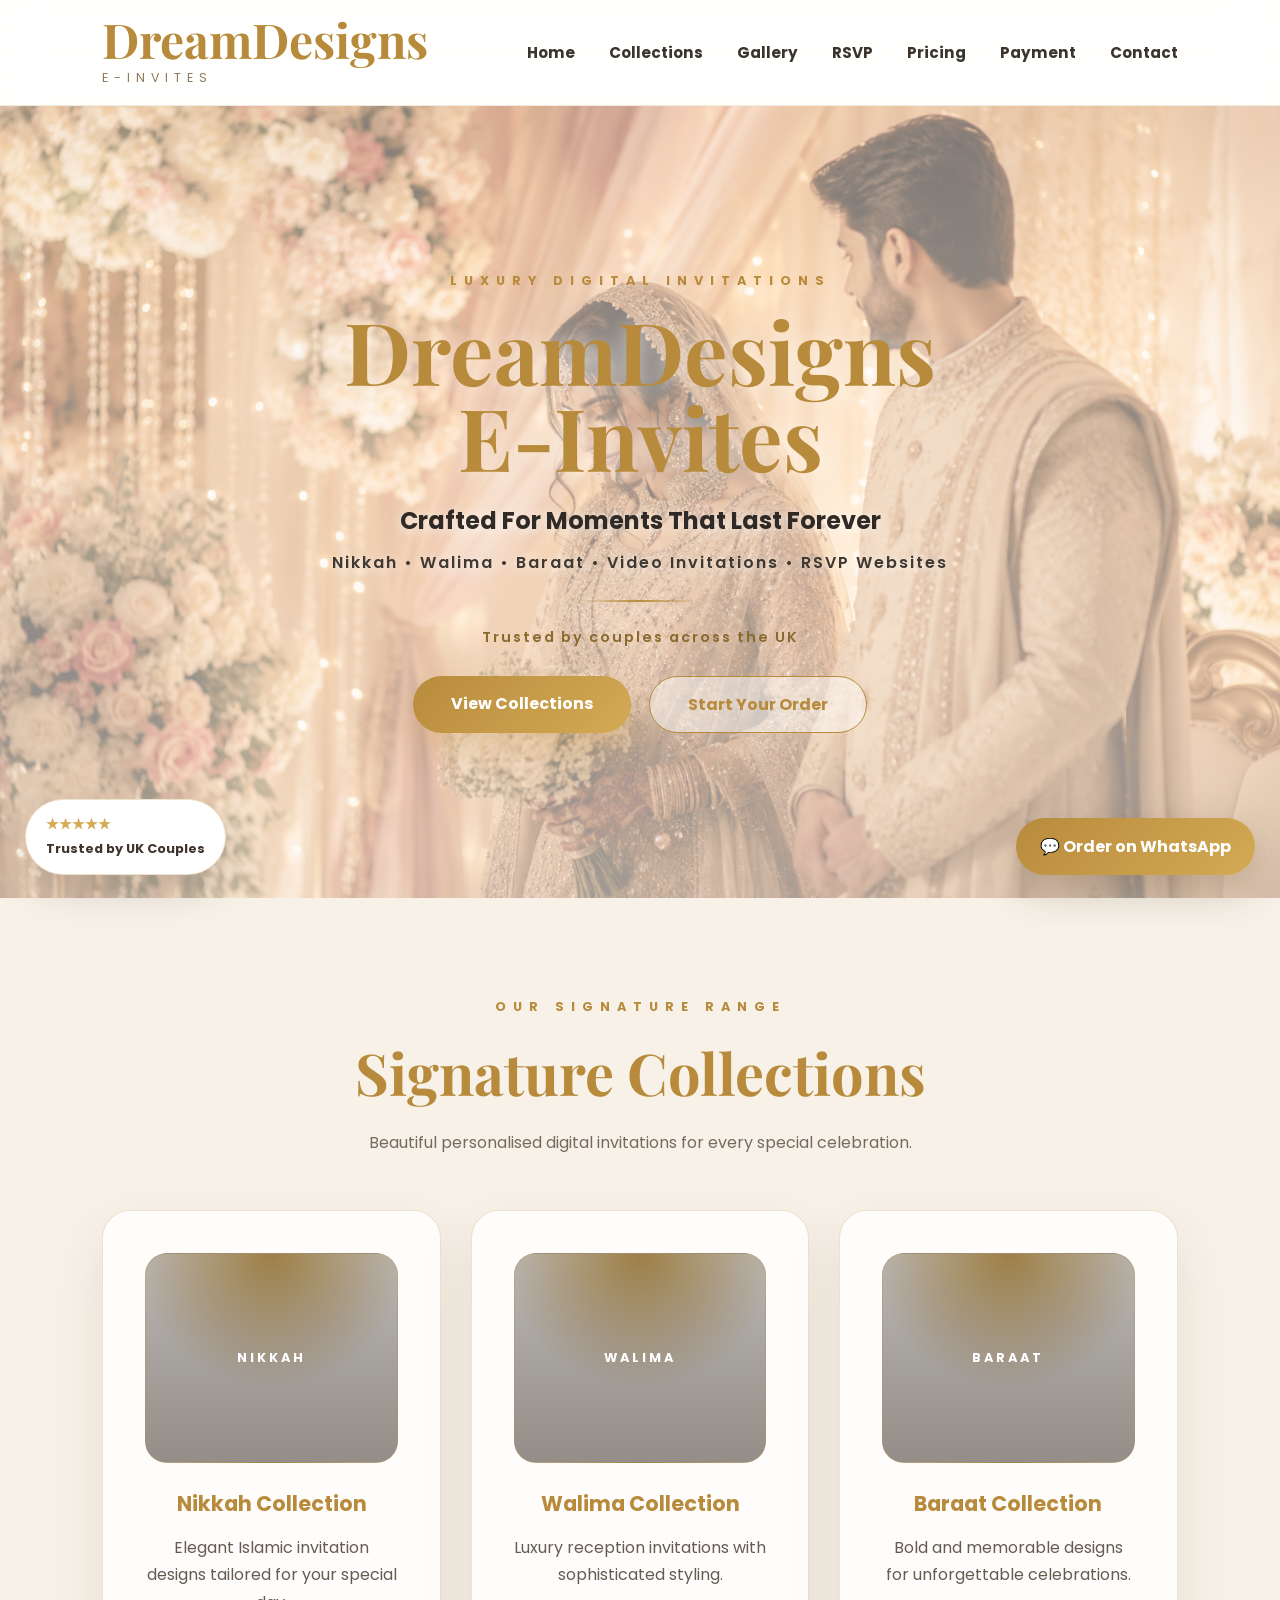
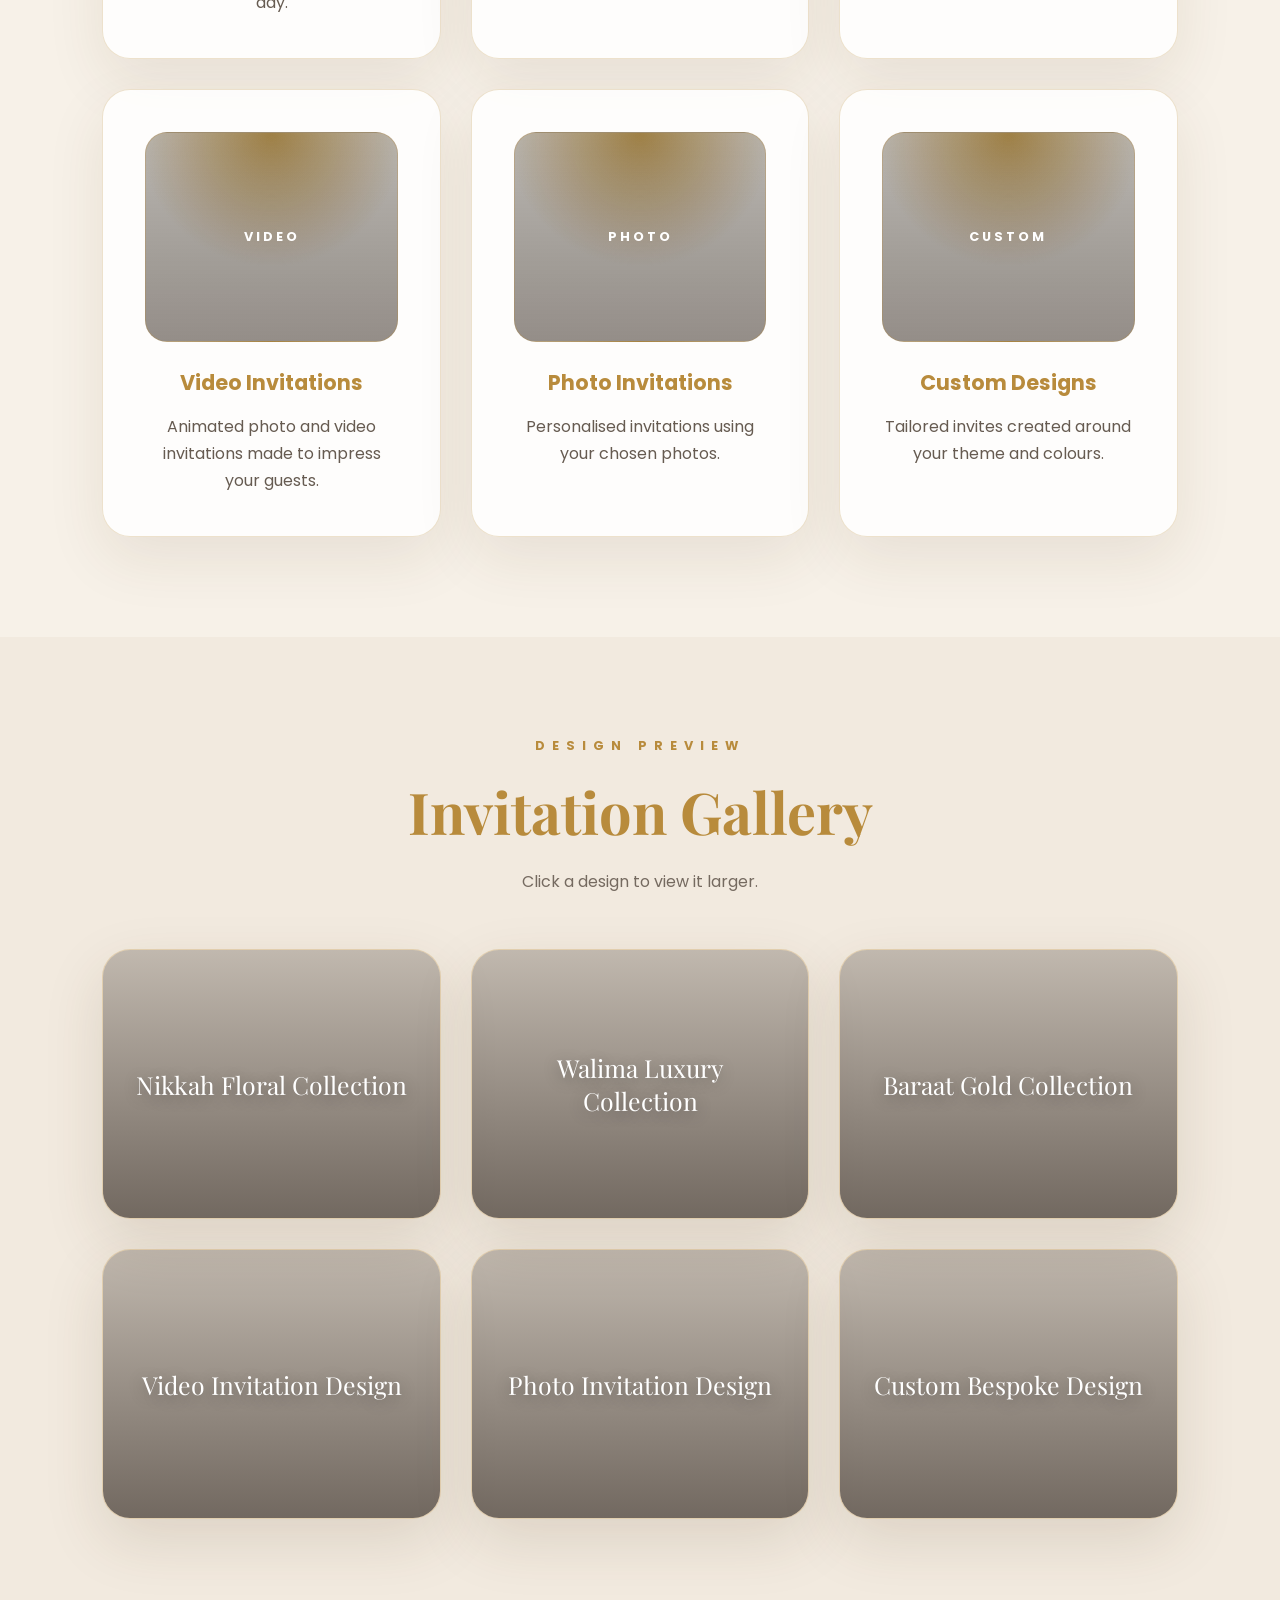
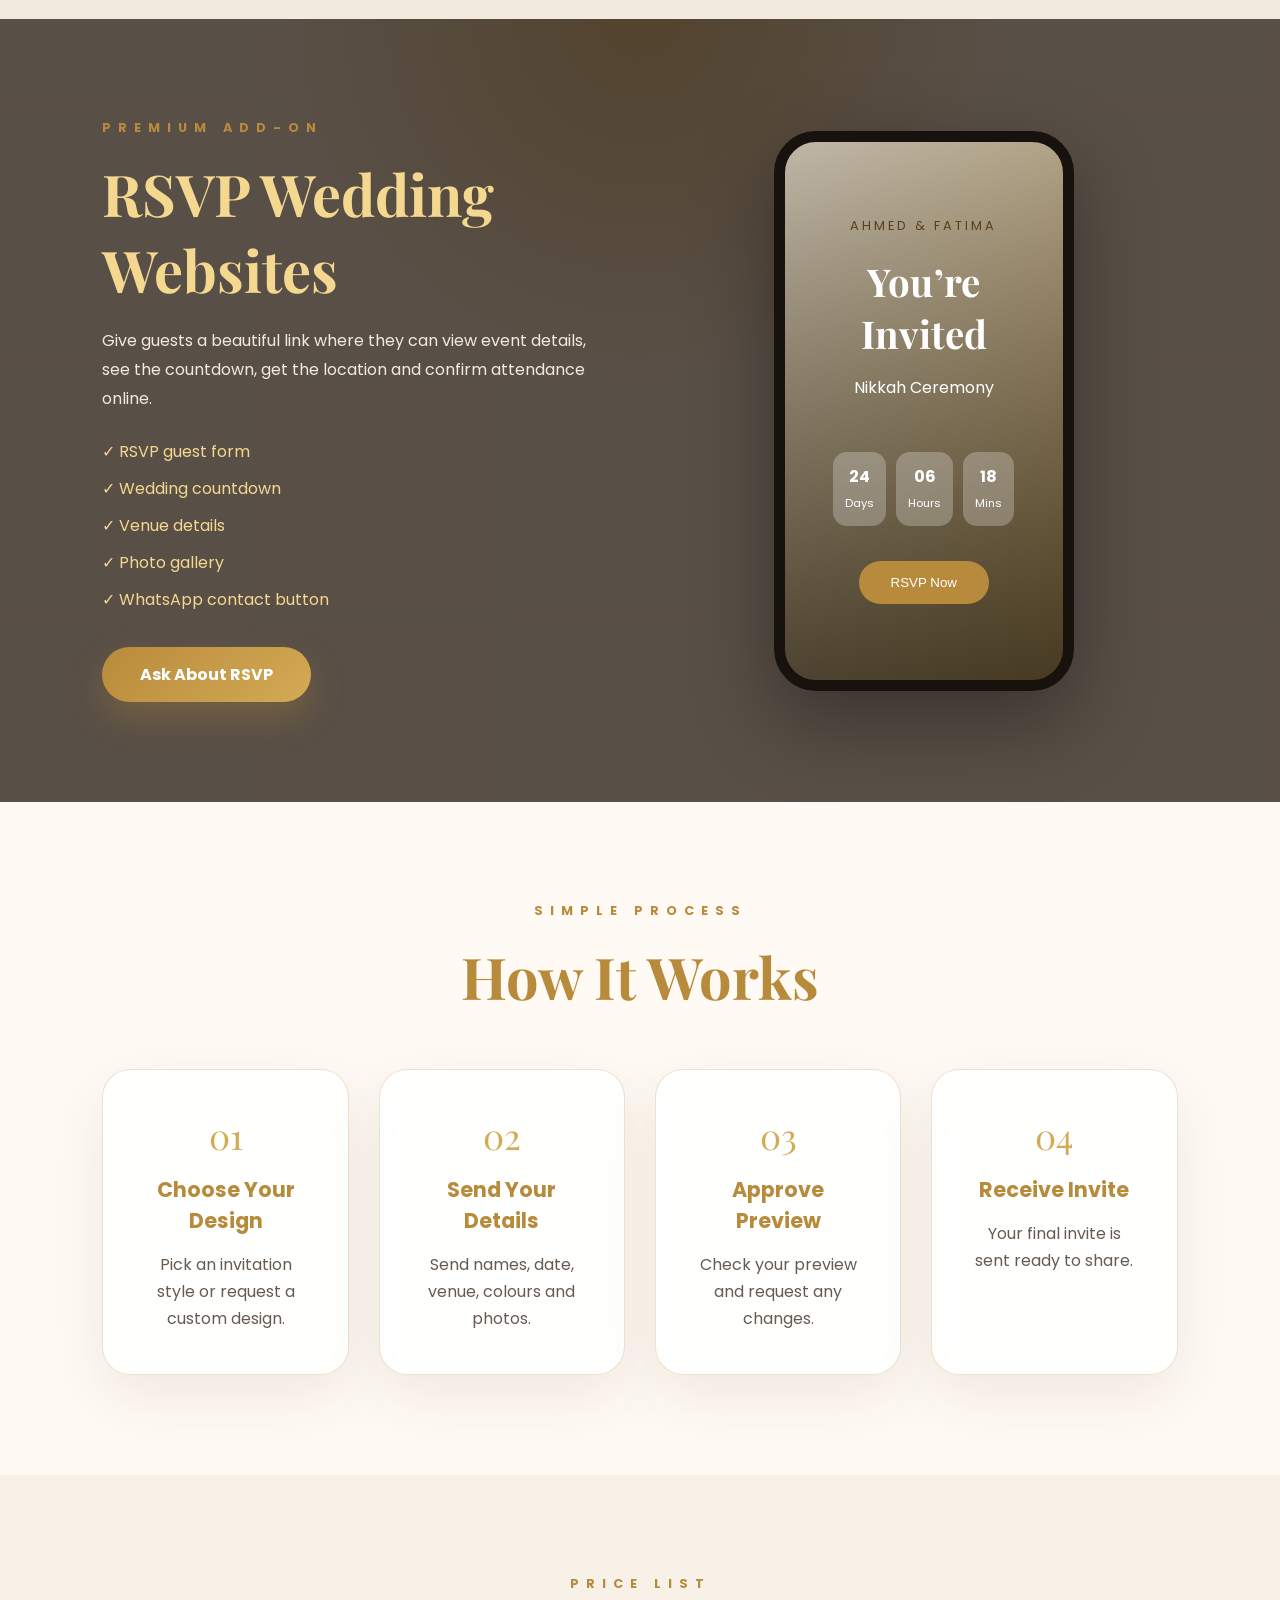
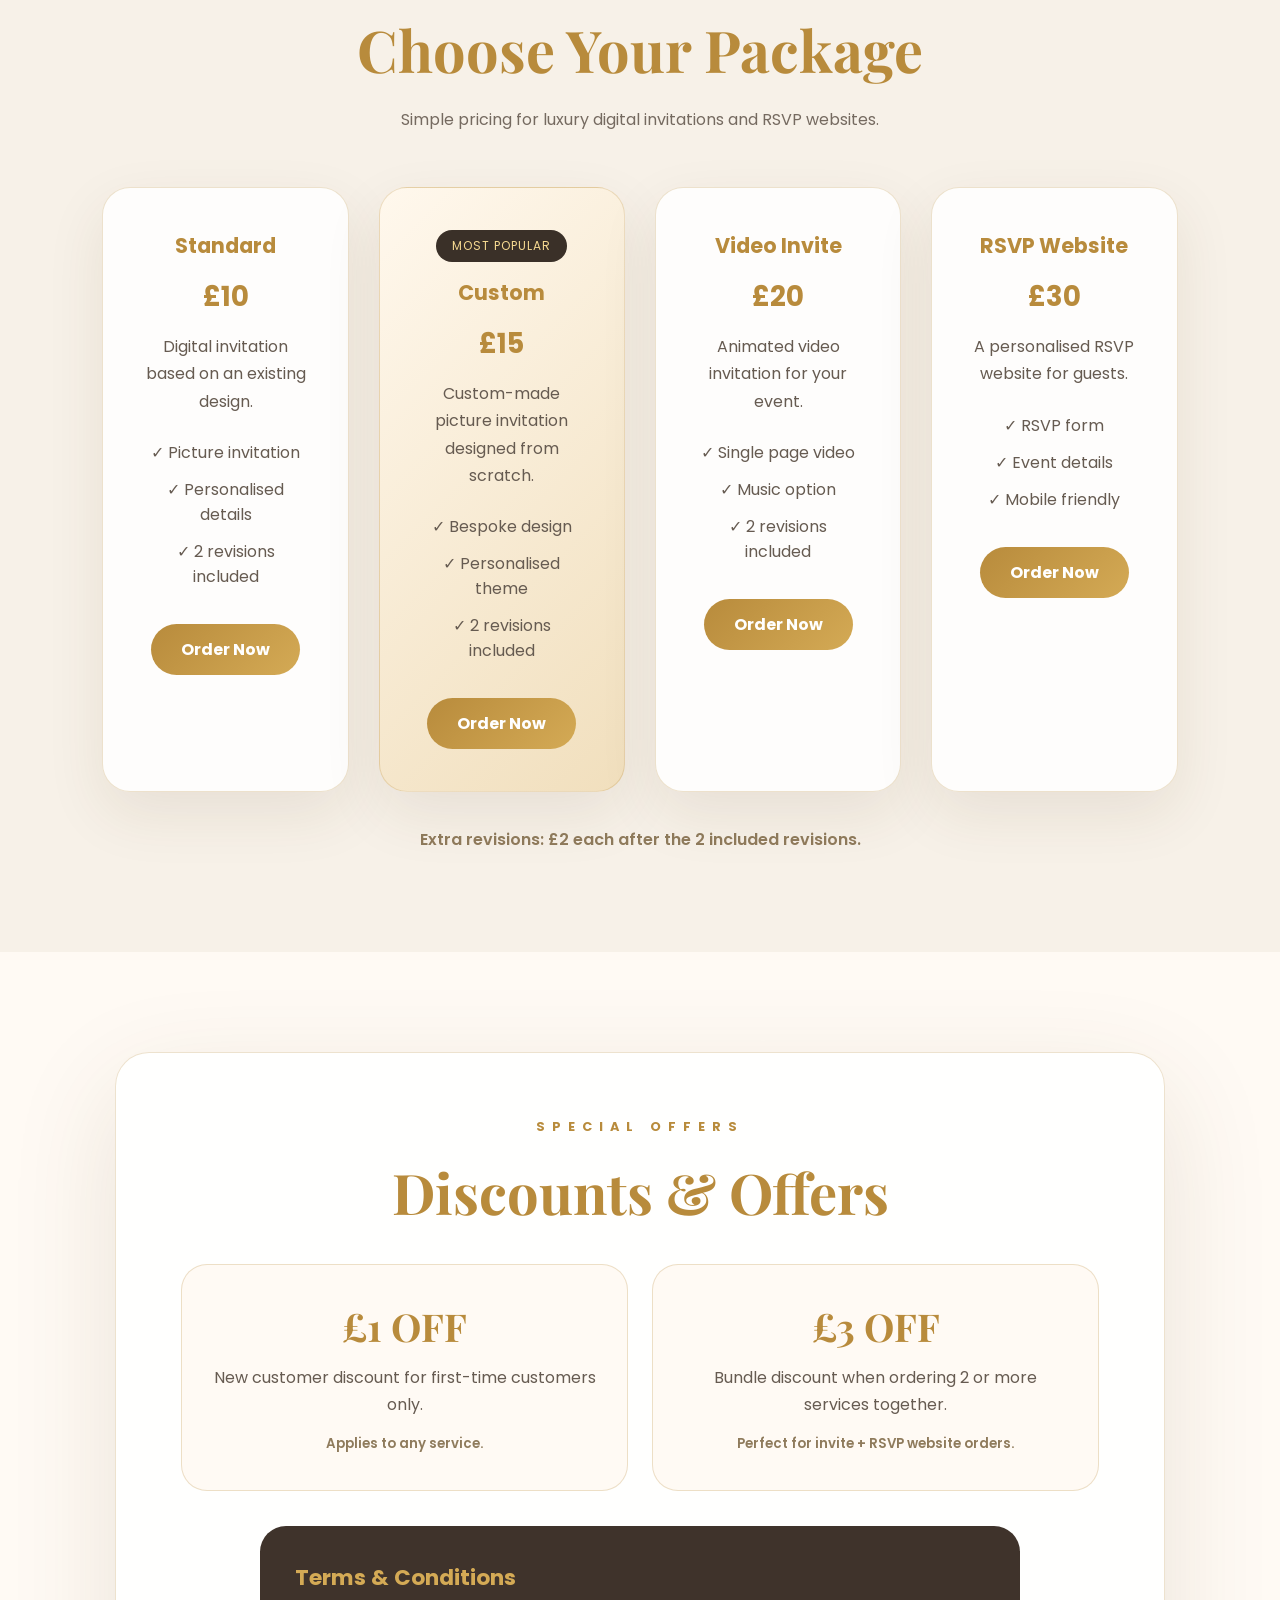
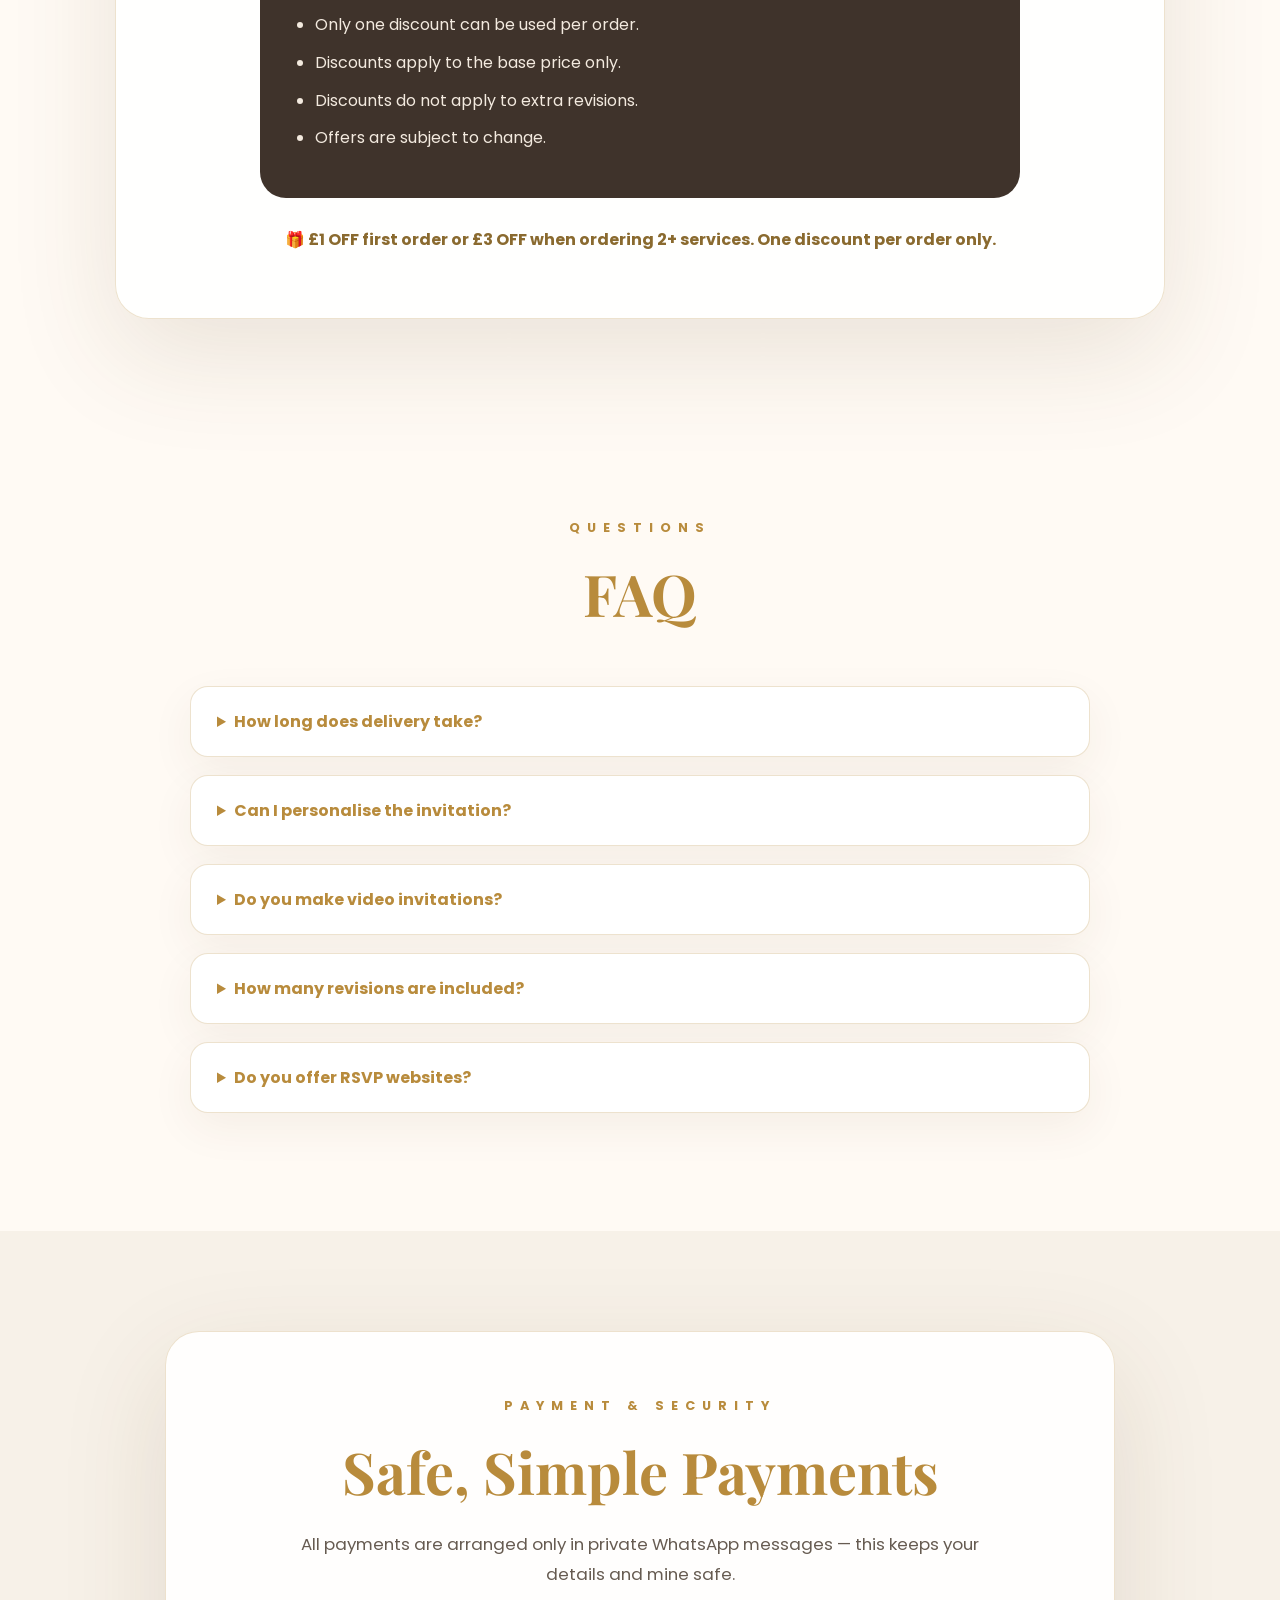
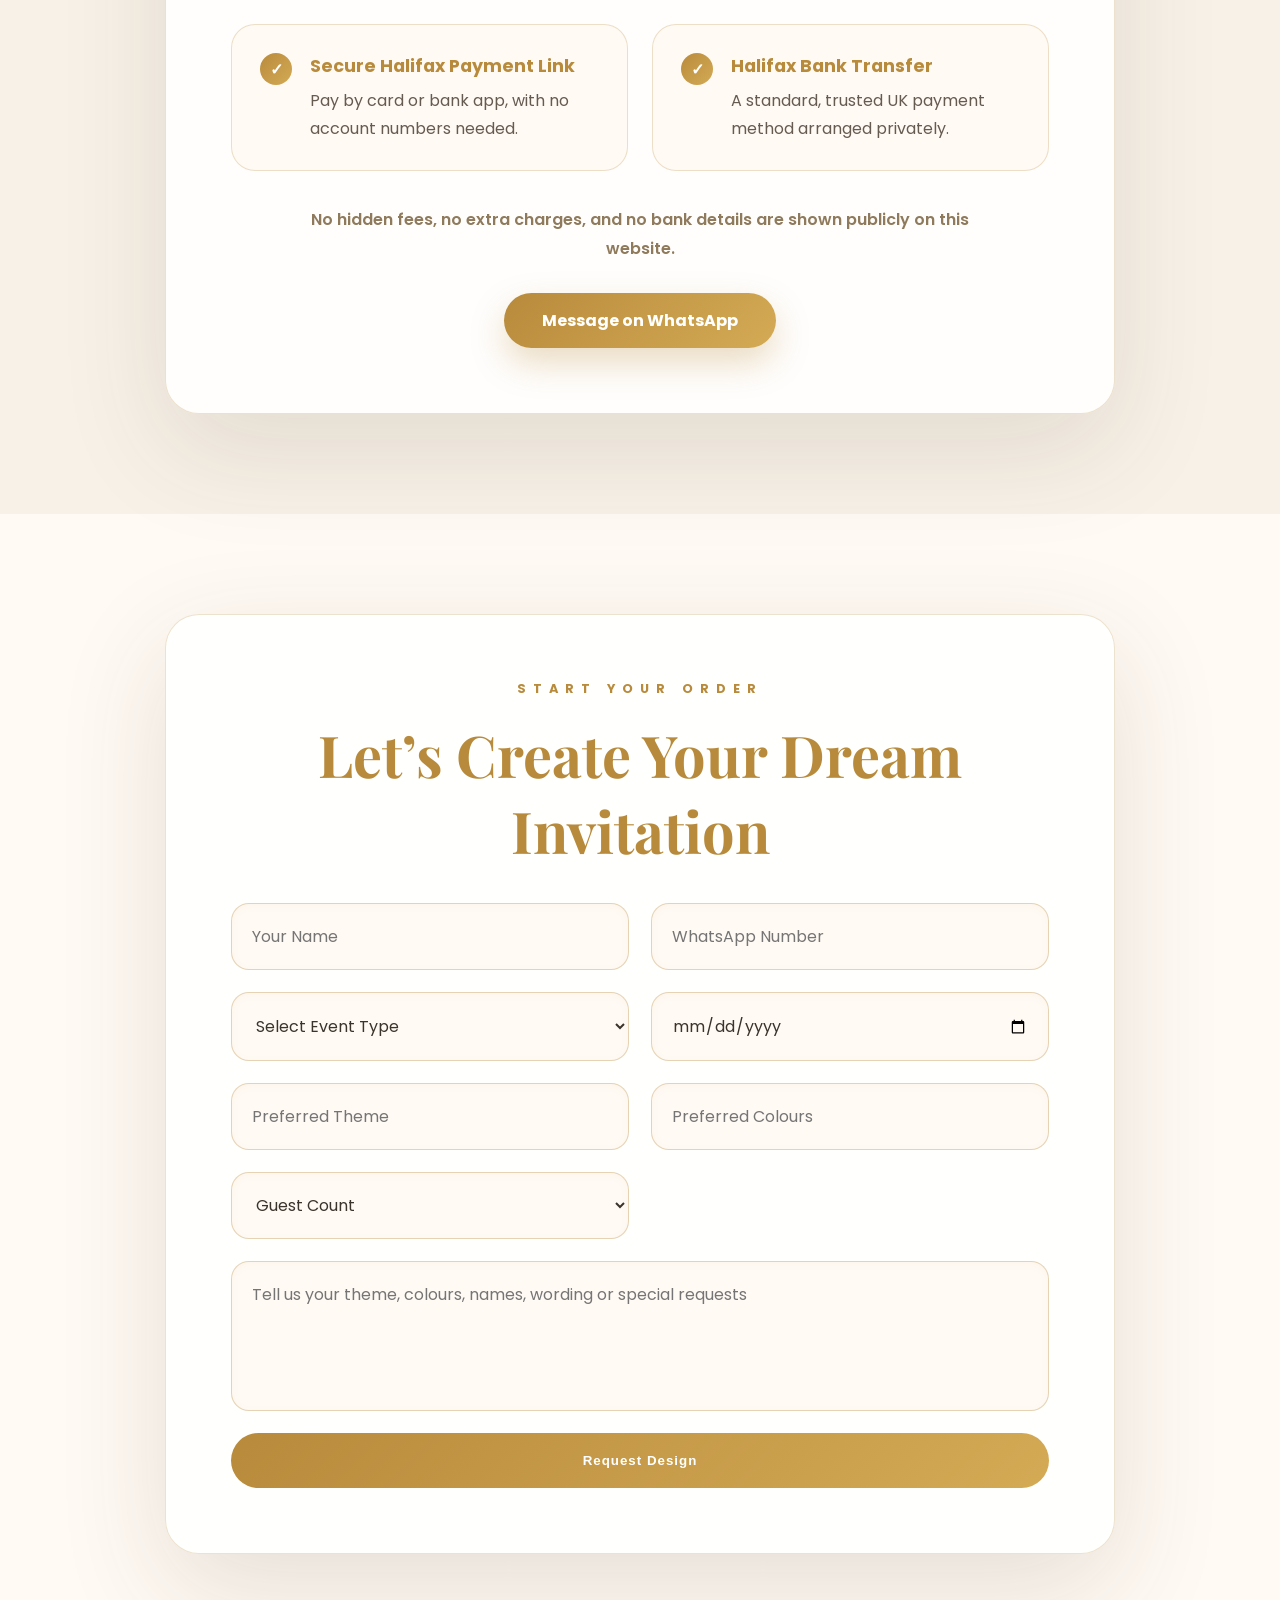
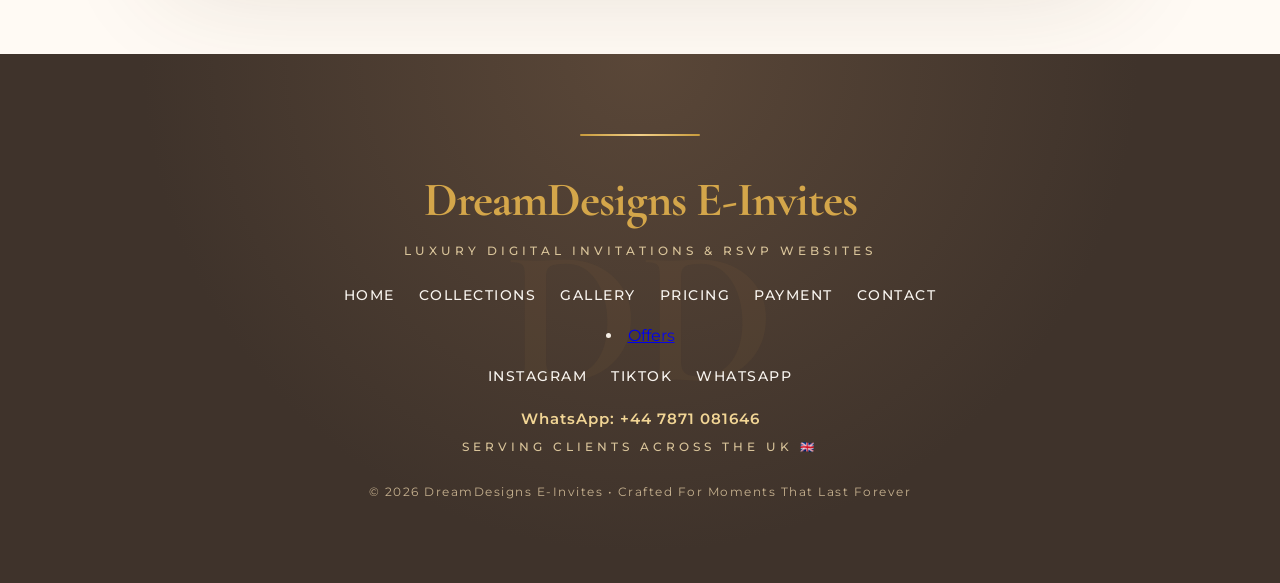
==== commit ea352b8c: "Add files via upload" ====
--- a/index.html
+++ b/index.html
@@ -281,6 +281,42 @@
   </div>
 
   <p class="revision-note">Extra revisions: £2 each after the 2 included revisions.</p>
+</section>
+<section class="offers" id="offers">
+  <div class="offers-card reveal">
+    <span class="section-label">Special Offers</span>
+
+    <h2>Discounts & Offers</h2>
+
+    <div class="offers-grid">
+      <div class="offer-box">
+        <h3>£1 OFF</h3>
+        <p>New customer discount for first-time customers only.</p>
+        <small>Applies to any service.</small>
+      </div>
+
+      <div class="offer-box">
+        <h3>£3 OFF</h3>
+        <p>Bundle discount when ordering 2 or more services together.</p>
+        <small>Perfect for invite + RSVP website orders.</small>
+      </div>
+    </div>
+
+    <div class="terms-box">
+      <h3>Terms & Conditions</h3>
+
+      <ul>
+        <li>Only one discount can be used per order.</li>
+        <li>Discounts apply to the base price only.</li>
+        <li>Discounts do not apply to extra revisions.</li>
+        <li>Offers are subject to change.</li>
+      </ul>
+    </div>
+
+    <p class="offers-note">
+      🎁 £1 OFF first order or £3 OFF when ordering 2+ services. One discount per order only.
+    </p>
+  </div>
 </section>
 
 <section class="faq" id="faq">
@@ -427,6 +463,7 @@
     <a href="#payment">Payment</a>
     <a href="#contact">Contact</a>
   </div>
+  <li><a href="#offers">Offers</a></li>
 
   <div class="footer-socials">
     <a href="#">Instagram</a>
--- a/style.css
+++ b/style.css
@@ -1267,4 +1267,118 @@
   color:white;
   text-decoration:none;
   font-weight:700;
+}
+.offers{
+  padding:100px 8%;
+  background:#fffaf4;
+  text-align:center;
+}
+
+.offers-card{
+  max-width:1050px;
+  margin:auto;
+  background:rgba(255,255,255,.9);
+  border:1px solid rgba(184,139,60,.25);
+  border-radius:34px;
+  padding:65px;
+  box-shadow:0 35px 110px rgba(80,55,25,.12);
+}
+
+.offers-card h2{
+  font-family:'Playfair Display',serif;
+  font-size:3.5rem;
+  color:#b88b3c;
+  margin-bottom:35px;
+}
+
+.offers-grid{
+  display:grid;
+  grid-template-columns:1fr 1fr;
+  gap:24px;
+  margin-bottom:35px;
+}
+
+.offer-box{
+  background:#fffaf4;
+  border:1px solid rgba(184,139,60,.25);
+  border-radius:26px;
+  padding:35px 28px;
+}
+
+.offer-box h3{
+  font-family:'Playfair Display',serif;
+  font-size:2.4rem;
+  color:#b88b3c;
+  margin-bottom:12px;
+}
+
+.offer-box p{
+  color:#665b51;
+  line-height:1.7;
+  margin-bottom:12px;
+}
+
+.offer-box small{
+  color:#8f7b5c;
+  font-weight:600;
+}
+
+.terms-box{
+  max-width:760px;
+  margin:35px auto 0;
+  text-align:left;
+  background:#3f332b;
+  color:white;
+  border-radius:26px;
+  padding:35px;
+}
+
+.terms-box h3{
+  color:#d4aa55;
+  margin-bottom:18px;
+  font-size:1.35rem;
+}
+
+.terms-box ul{
+  padding-left:20px;
+}
+
+.terms-box li{
+  margin-bottom:12px;
+  line-height:1.6;
+  color:#f3eadf;
+}
+
+.offers-note{
+  margin-top:28px;
+  color:#8a6a2f;
+  font-weight:700;
+  line-height:1.7;
+}
+
+@media(max-width:700px){
+  .offers{
+    padding:75px 5%;
+  }
+
+  .offers-card{
+    padding:38px 22px;
+    border-radius:26px;
+  }
+
+  .offers-card h2{
+    font-size:2.35rem;
+  }
+
+  .offers-grid{
+    grid-template-columns:1fr;
+  }
+
+  .offer-box{
+    padding:28px 22px;
+  }
+
+  .terms-box{
+    padding:28px 22px;
+  }
 }
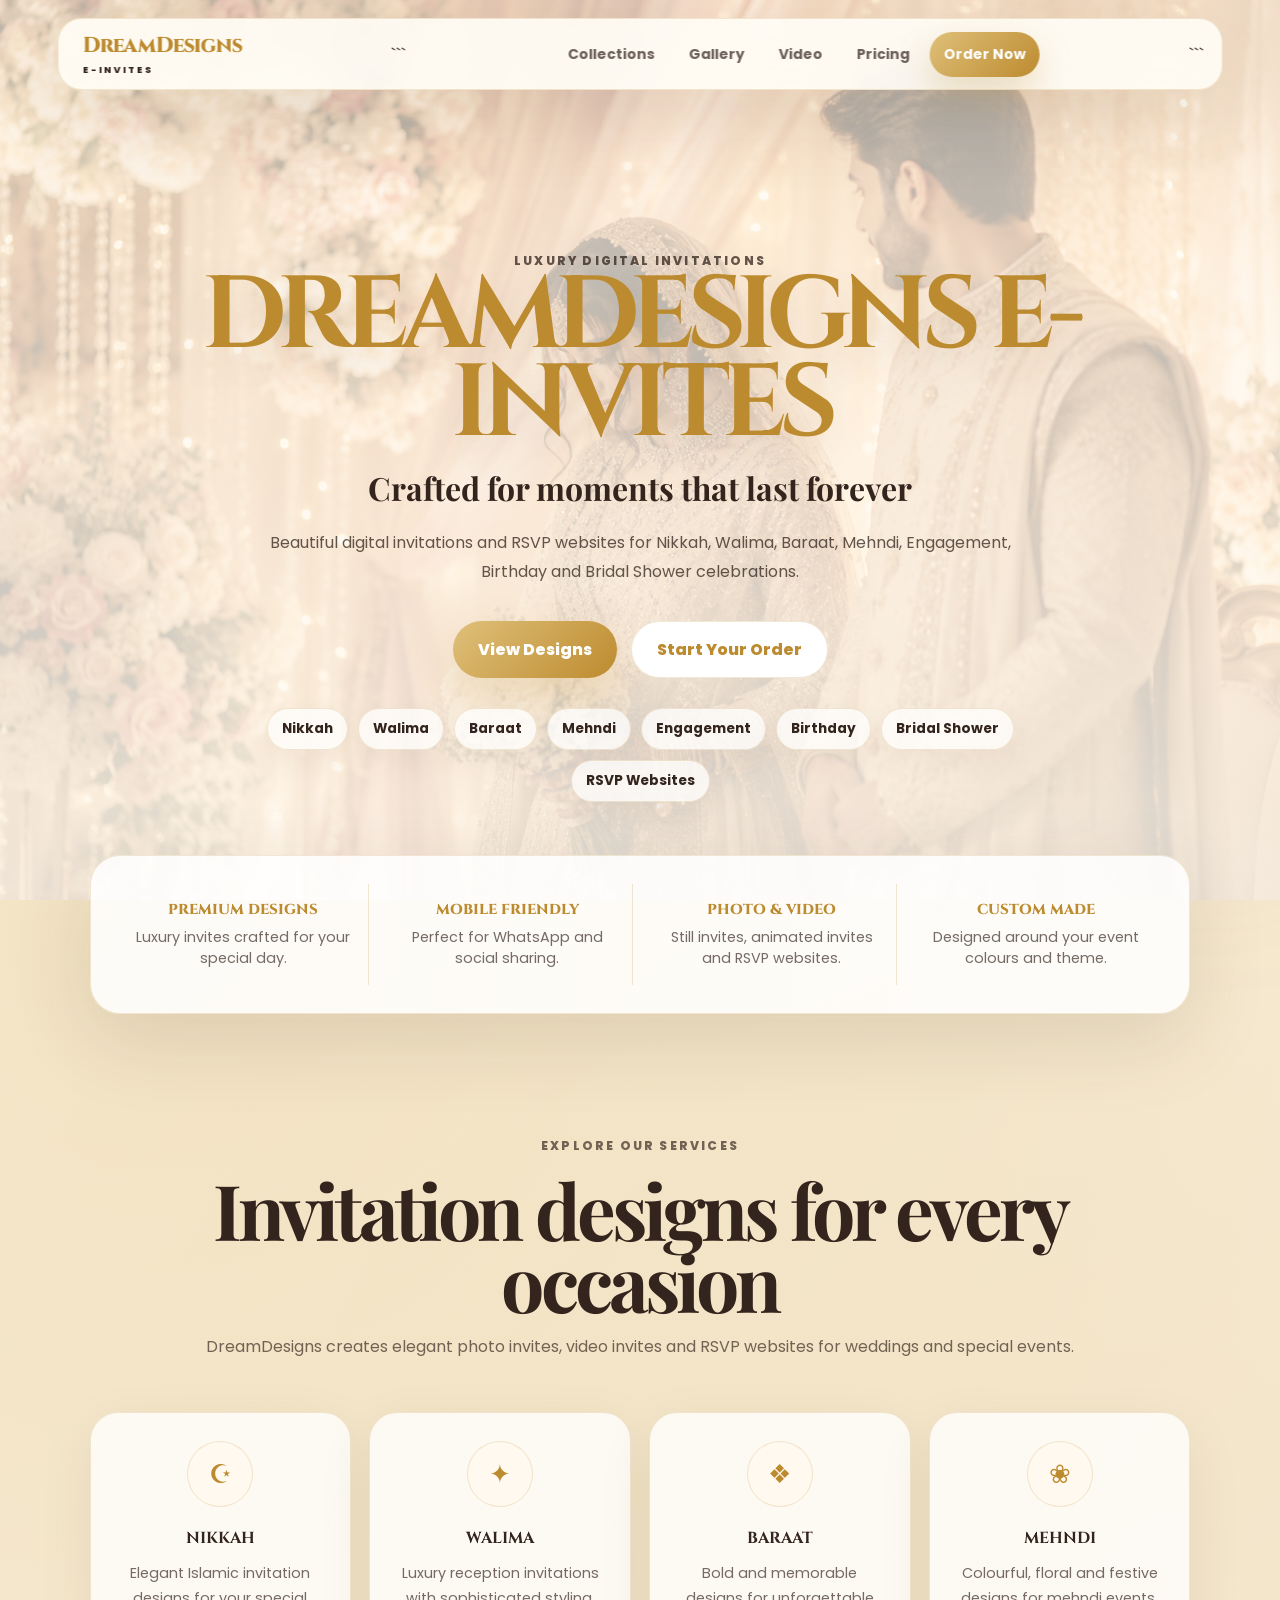
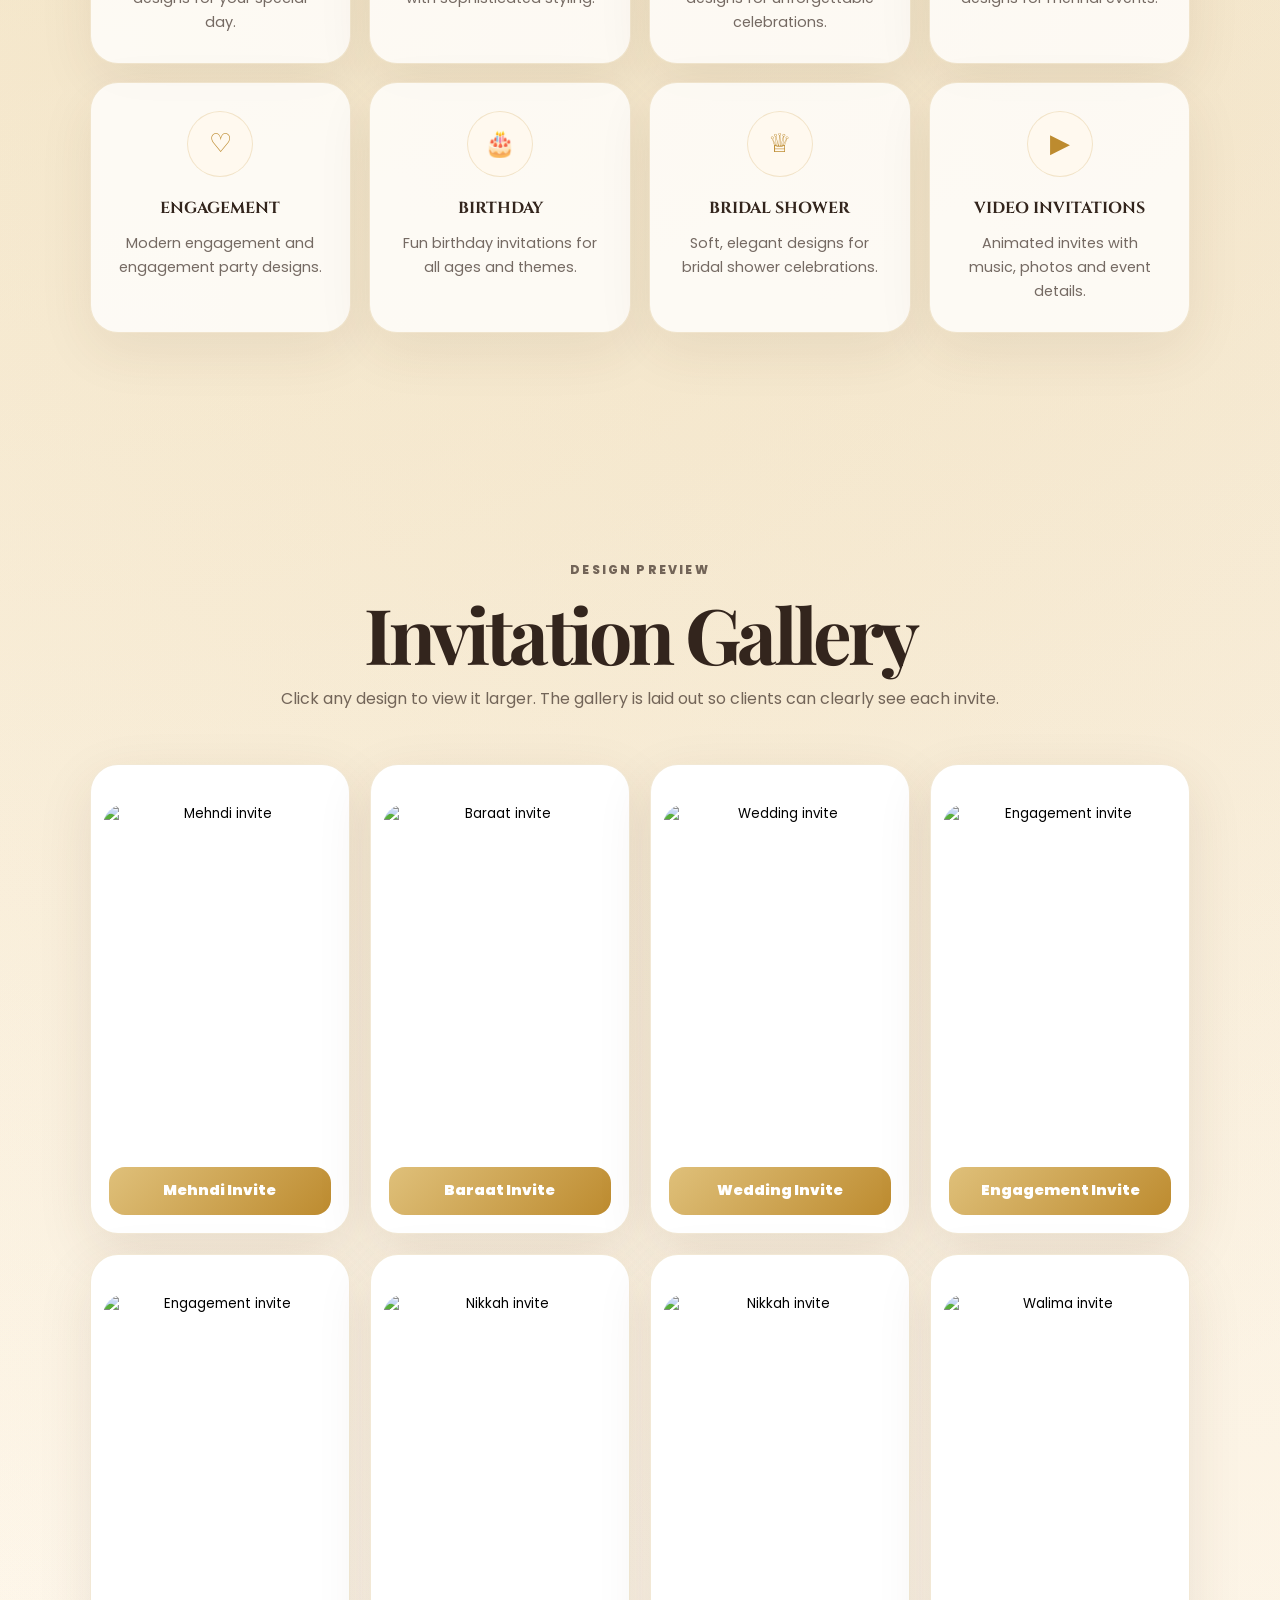
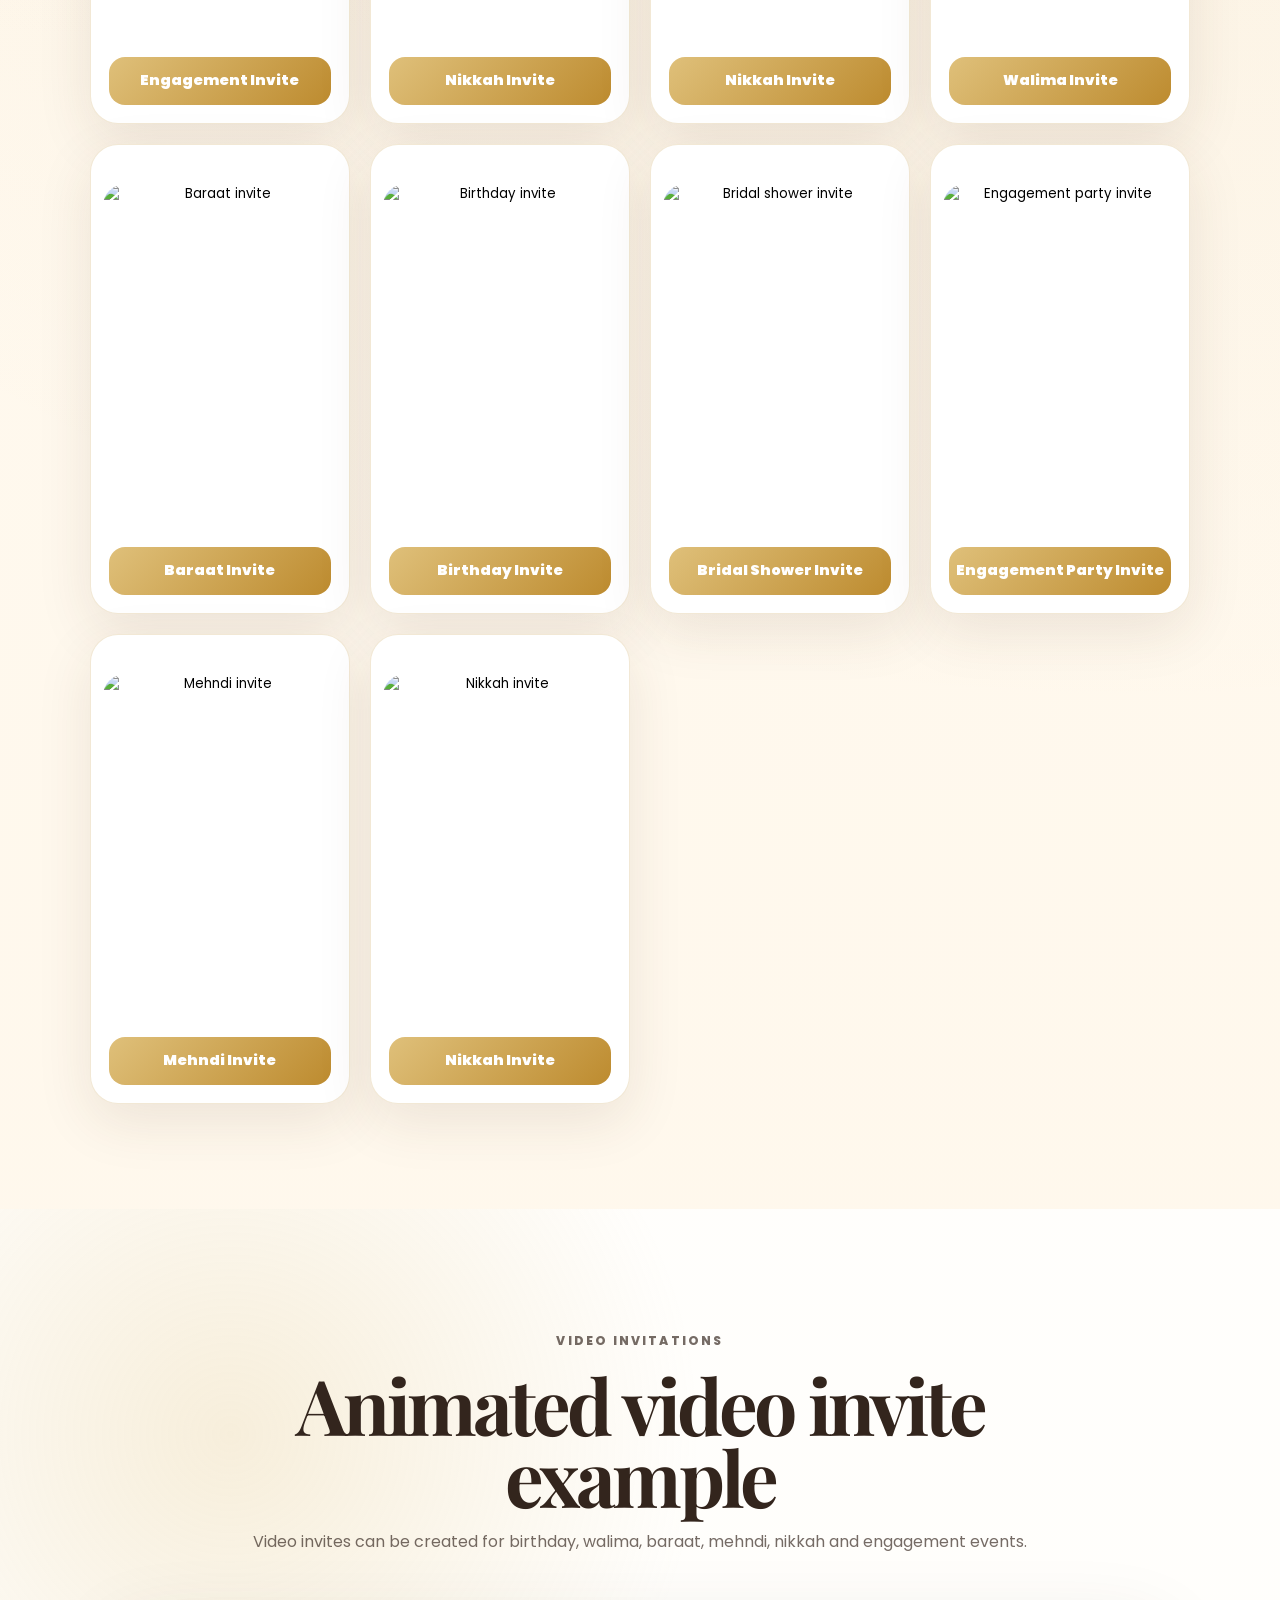
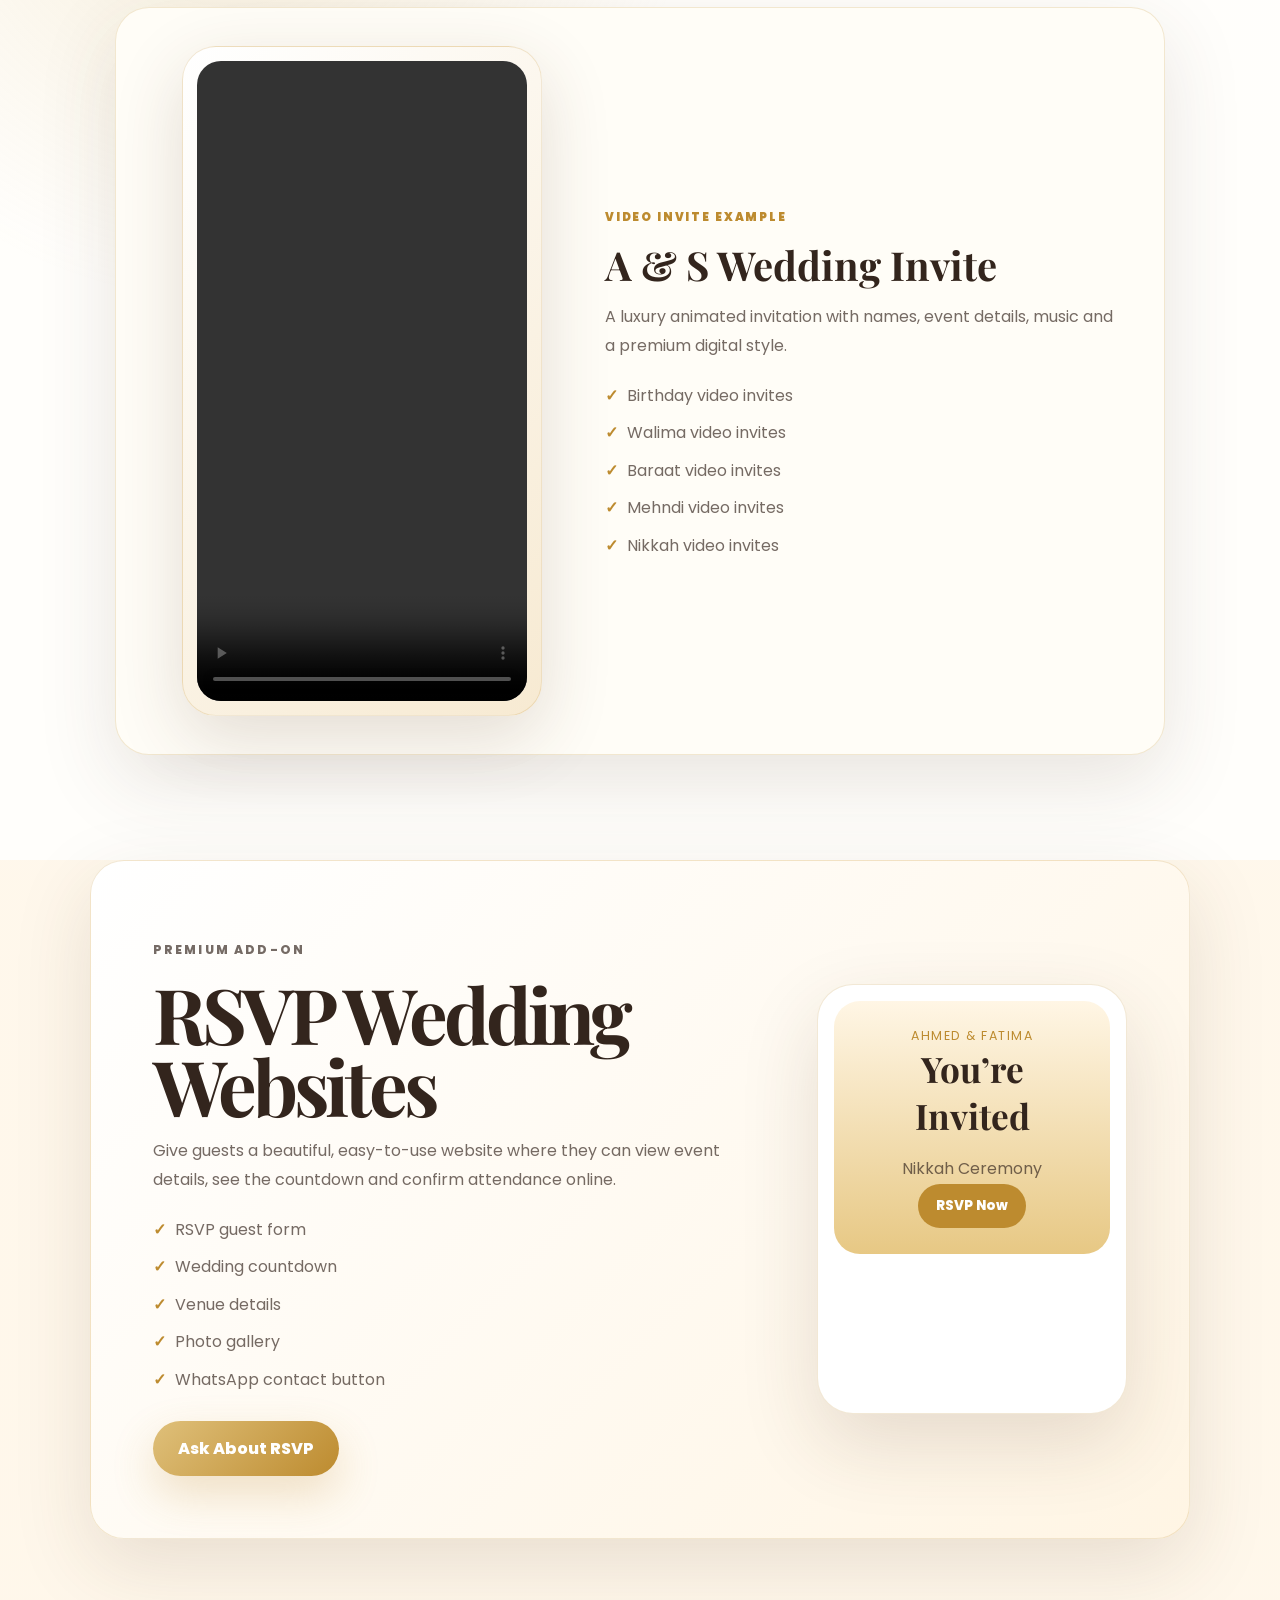
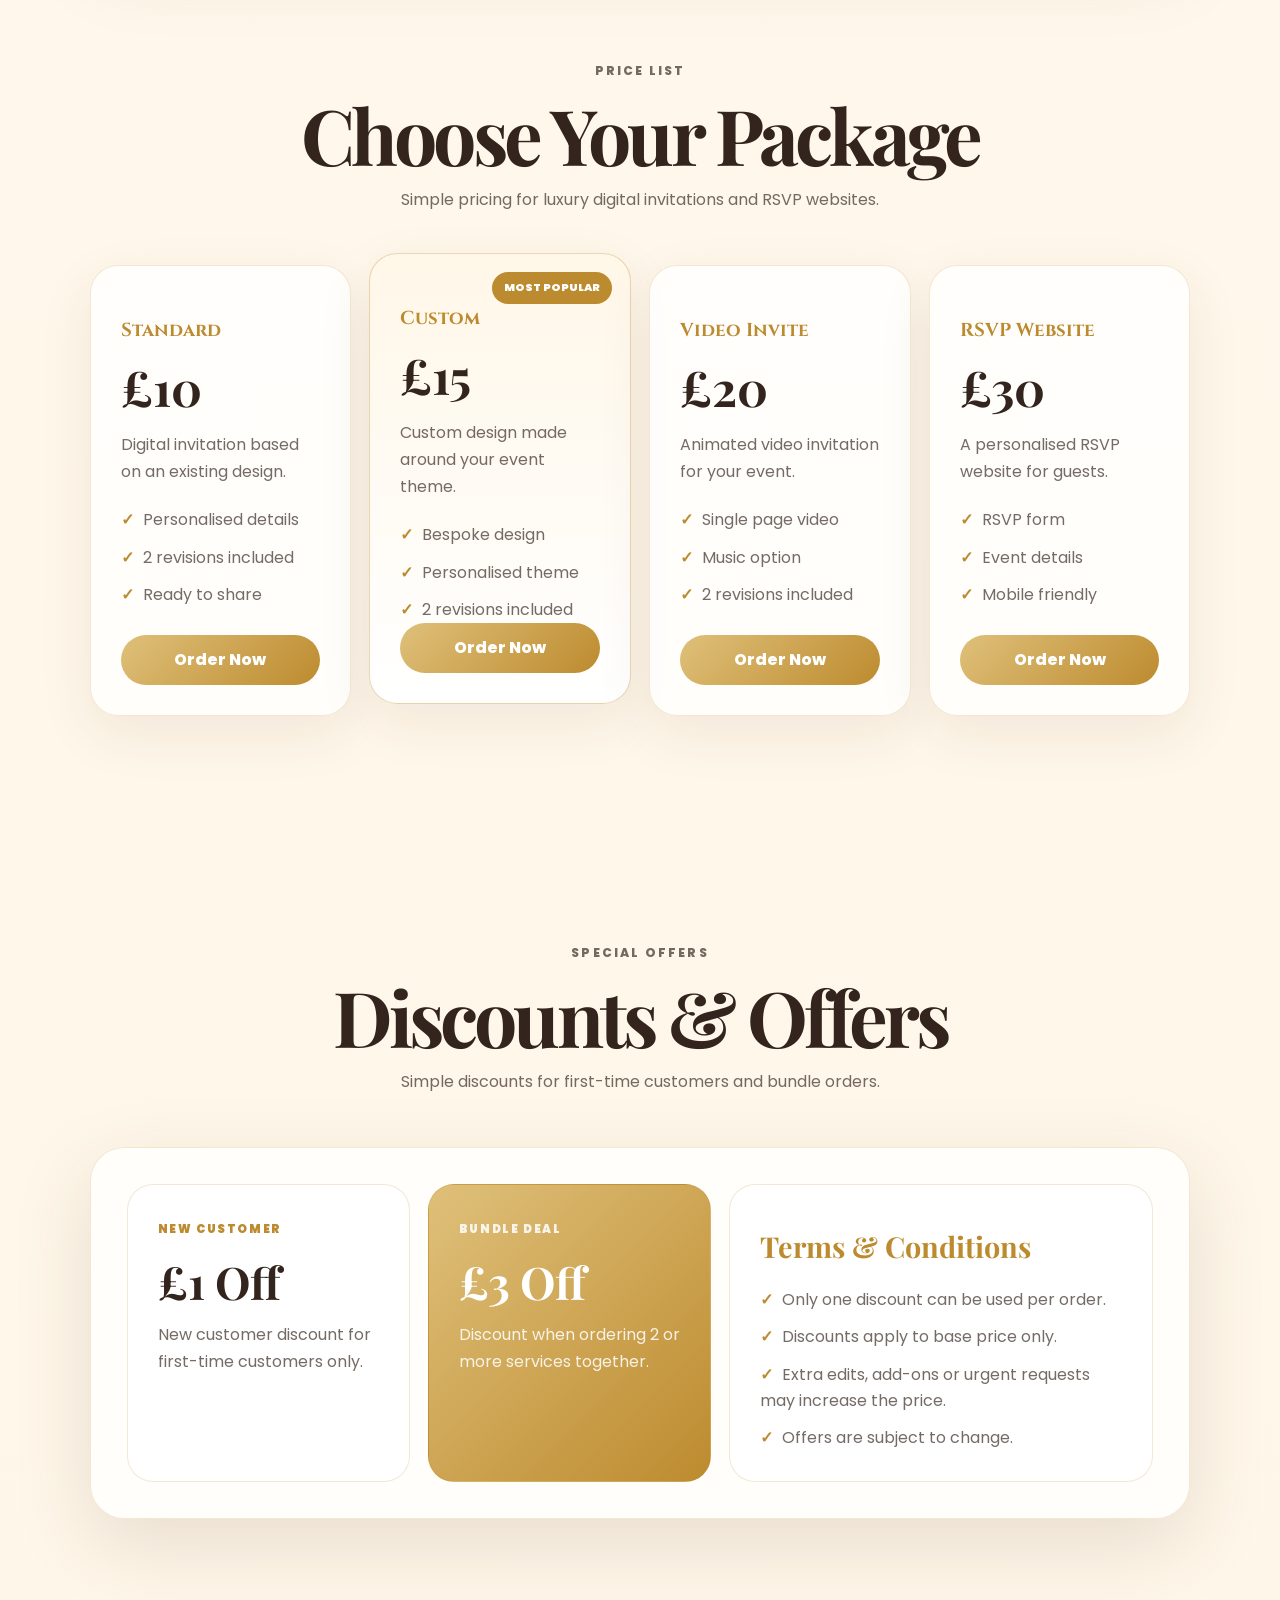
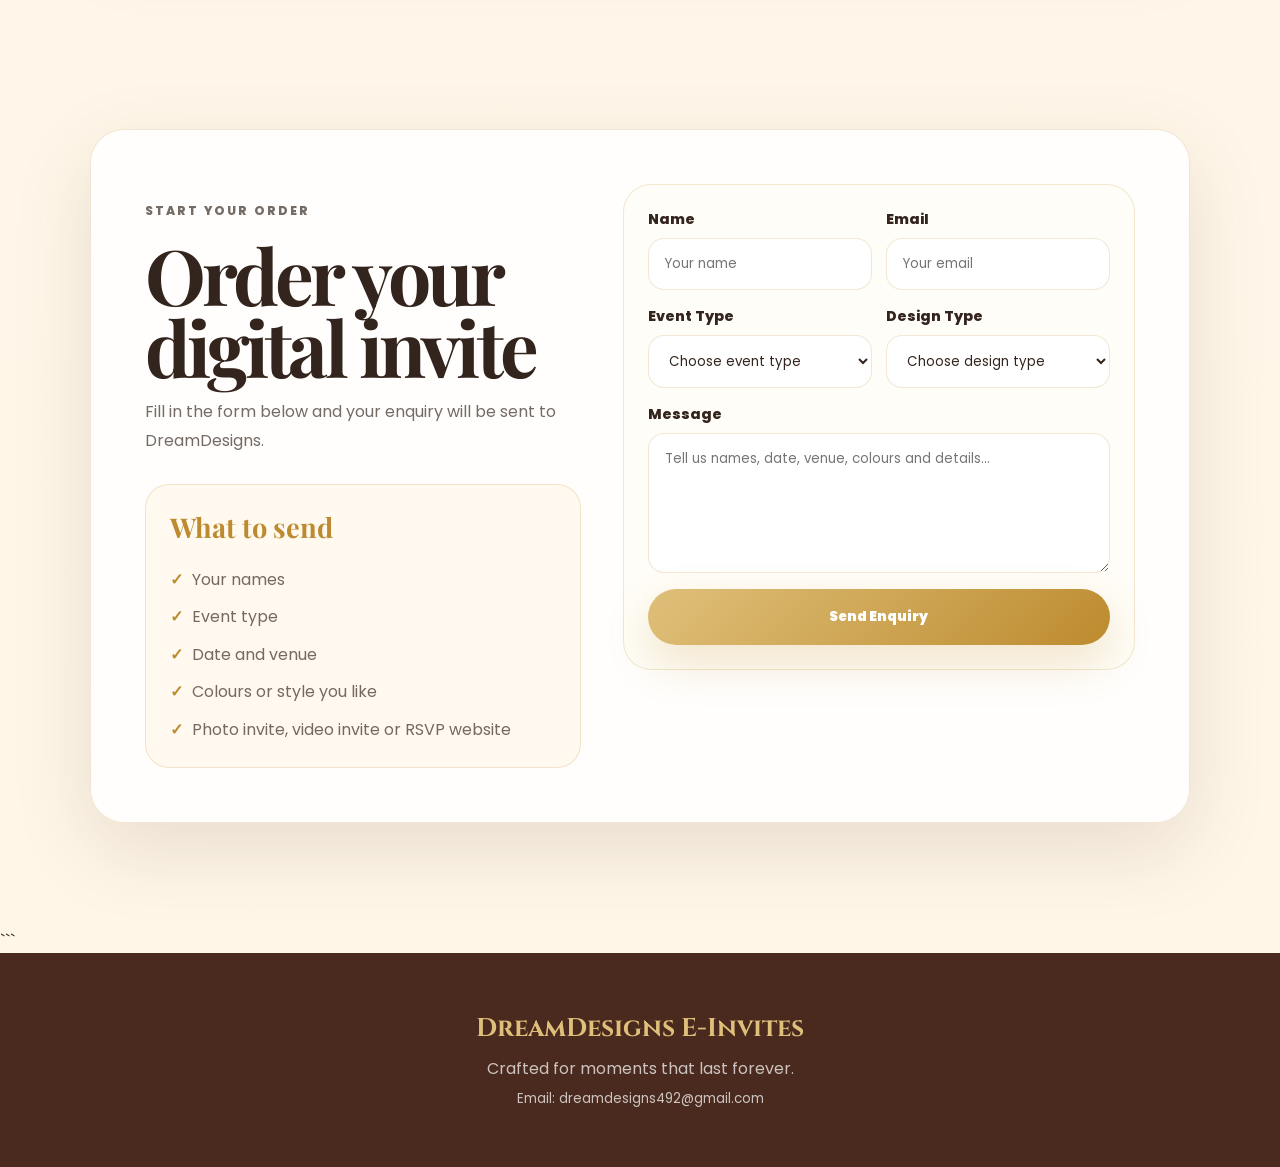
==== commit 92efeb65: "Add files via upload" ====
--- a/index.html
+++ b/index.html
@@ -1,489 +1,491 @@
 <!DOCTYPE html>
+
 <html lang="en">
 <head>
   <meta charset="UTF-8" />
   <meta name="viewport" content="width=device-width, initial-scale=1.0" />
 
-  <title>DreamDesigns E-Invites</title>
+  <title>DreamDesigns E-Invites | Luxury Digital Invitations</title>
+  <meta name="description" content="Luxury digital invitations and RSVP websites for Nikkah, Walima, Baraat, Mehndi, Engagement, Birthday and Bridal Shower invites." />
 
   <link rel="stylesheet" href="style.css" />
 
-  <link href="https://fonts.googleapis.com/css2?family=Playfair+Display:wght@600;700&family=Cormorant+Garamond:wght@500;600;700&family=Montserrat:wght@400;500;600;700&family=Poppins:wght@300;400;500;600;700&display=swap" rel="stylesheet">
+  <link rel="preconnect" href="https://fonts.googleapis.com">
+  <link rel="preconnect" href="https://fonts.gstatic.com" crossorigin>
+  <link href="https://fonts.googleapis.com/css2?family=Cinzel:wght@500;600;700;800&family=Playfair+Display:wght@500;600;700;800&family=Poppins:wght@400;500;600;700;800&display=swap" rel="stylesheet">
 </head>
 
 <body>
-
-<div class="site-loader" id="siteLoader">
-  <div class="loader-logo">DD</div>
-  <p>DreamDesigns E-Invites</p>
-</div>
-
-<header class="header">
-  <nav class="navbar">
-    <a href="#home" class="brand">
-      <h2>DreamDesigns</h2>
-      <span>E-Invites</span>
+  <div class="page-glow glow-one"></div>
+  <div class="page-glow glow-two"></div>
+
+  <header class="header" id="header">
+    <a href="#" class="logo">
+      <span>DreamDesigns</span>
+      <small>E-Invites</small>
     </a>
 
-    <ul class="nav-links" id="navLinks">
-      <li><a href="#home">Home</a></li>
-      <li><a href="#collections">Collections</a></li>
-      <li><a href="#gallery">Gallery</a></li>
-      <li><a href="#rsvp">RSVP</a></li>
-      <li><a href="#pricing">Pricing</a></li>
-      <li><a href="#payment">Payment</a></li>
-      <li><a href="#contact">Contact</a></li>
+```
+<button class="menu-btn" id="menuBtn" aria-label="Open menu">☰</button>
+
+<nav class="nav" id="nav">
+  <a href="#collections">Collections</a>
+  <a href="#gallery">Gallery</a>
+  <a href="#video">Video</a>
+  <a href="#pricing">Pricing</a>
+  <a href="#contact" class="nav-btn">Order Now</a>
+</nav>
+```
+
+  </header>
+
+  <main>
+    <section class="hero" id="home">
+      <div class="hero-bg">
+        <img src="hero-main.png" alt="DreamDesigns luxury wedding hero image">
+      </div>
+
+```
+  <div class="hero-overlay"></div>
+
+  <div class="hero-content reveal">
+    <p class="eyebrow">Luxury Digital Invitations</p>
+    <h1>DreamDesigns E-Invites</h1>
+    <h2>Crafted for moments that last forever</h2>
+    <p>
+      Beautiful digital invitations and RSVP websites for Nikkah, Walima, Baraat, Mehndi, Engagement, Birthday and Bridal Shower celebrations.
+    </p>
+
+    <div class="hero-actions">
+      <a href="#gallery" class="btn btn-primary">View Designs</a>
+      <a href="#contact" class="btn btn-secondary">Start Your Order</a>
+    </div>
+
+    <div class="hero-pills">
+      <span>Nikkah</span>
+      <span>Walima</span>
+      <span>Baraat</span>
+      <span>Mehndi</span>
+      <span>Engagement</span>
+      <span>Birthday</span>
+      <span>Bridal Shower</span>
+      <span>RSVP Websites</span>
+    </div>
+  </div>
+</section>
+
+<section class="feature-strip reveal">
+  <div>
+    <strong>Premium Designs</strong>
+    <p>Luxury invites crafted for your special day.</p>
+  </div>
+
+  <div>
+    <strong>Mobile Friendly</strong>
+    <p>Perfect for WhatsApp and social sharing.</p>
+  </div>
+
+  <div>
+    <strong>Photo & Video</strong>
+    <p>Still invites, animated invites and RSVP websites.</p>
+  </div>
+
+  <div>
+    <strong>Custom Made</strong>
+    <p>Designed around your event colours and theme.</p>
+  </div>
+</section>
+
+<section class="section collections" id="collections">
+  <div class="section-head center reveal">
+    <p class="eyebrow">Explore Our Services</p>
+    <h2>Invitation designs for every occasion</h2>
+    <p>
+      DreamDesigns creates elegant photo invites, video invites and RSVP websites for weddings and special events.
+    </p>
+  </div>
+
+  <div class="collection-grid">
+    <article class="reveal">
+      <span>☪</span>
+      <h3>Nikkah</h3>
+      <p>Elegant Islamic invitation designs for your special day.</p>
+    </article>
+
+    <article class="reveal">
+      <span>✦</span>
+      <h3>Walima</h3>
+      <p>Luxury reception invitations with sophisticated styling.</p>
+    </article>
+
+    <article class="reveal">
+      <span>❖</span>
+      <h3>Baraat</h3>
+      <p>Bold and memorable designs for unforgettable celebrations.</p>
+    </article>
+
+    <article class="reveal">
+      <span>❀</span>
+      <h3>Mehndi</h3>
+      <p>Colourful, floral and festive designs for mehndi events.</p>
+    </article>
+
+    <article class="reveal">
+      <span>♡</span>
+      <h3>Engagement</h3>
+      <p>Modern engagement and engagement party designs.</p>
+    </article>
+
+    <article class="reveal">
+      <span>🎂</span>
+      <h3>Birthday</h3>
+      <p>Fun birthday invitations for all ages and themes.</p>
+    </article>
+
+    <article class="reveal">
+      <span>♕</span>
+      <h3>Bridal Shower</h3>
+      <p>Soft, elegant designs for bridal shower celebrations.</p>
+    </article>
+
+    <article class="reveal">
+      <span>▶</span>
+      <h3>Video Invitations</h3>
+      <p>Animated invites with music, photos and event details.</p>
+    </article>
+  </div>
+</section>
+
+<section class="section gallery" id="gallery">
+  <div class="section-head center reveal">
+    <p class="eyebrow">Design Preview</p>
+    <h2>Invitation Gallery</h2>
+    <p>
+      Click any design to view it larger. The gallery is laid out so clients can clearly see each invite.
+    </p>
+  </div>
+
+  <div class="gallery-grid">
+    <button class="gallery-card reveal" data-image="images/imagesphoto-mehndi-1.jpg.png" data-title="Mehndi Invite">
+      <img src="images/imagesphoto-mehndi-1.jpg.png" alt="Mehndi invite">
+      <span>Mehndi Invite</span>
+    </button>
+
+    <button class="gallery-card reveal" data-image="images/imagesphoto-baraat-1.jpg.png" data-title="Baraat Invite">
+      <img src="images/imagesphoto-baraat-1.jpg.png" alt="Baraat invite">
+      <span>Baraat Invite</span>
+    </button>
+
+    <button class="gallery-card reveal" data-image="images/imagesphoto-wedding.jpg.png" data-title="Wedding Invite">
+      <img src="images/imagesphoto-wedding.jpg.png" alt="Wedding invite">
+      <span>Wedding Invite</span>
+    </button>
+
+    <button class="gallery-card reveal" data-image="images/imagesphoto-engagement-1.jpg.png" data-title="Engagement Invite">
+      <img src="images/imagesphoto-engagement-1.jpg.png" alt="Engagement invite">
+      <span>Engagement Invite</span>
+    </button>
+
+    <button class="gallery-card reveal" data-image="images/imagesphoto-engagement-2.jpg.png" data-title="Engagement Invite">
+      <img src="images/imagesphoto-engagement-2.jpg.png" alt="Engagement invite">
+      <span>Engagement Invite</span>
+    </button>
+
+    <button class="gallery-card reveal" data-image="images/imagesphoto-nikkah-1.jpg.png" data-title="Nikkah Invite">
+      <img src="images/imagesphoto-nikkah-1.jpg.png" alt="Nikkah invite">
+      <span>Nikkah Invite</span>
+    </button>
+
+    <button class="gallery-card reveal" data-image="images/imagesphoto-nikkah-2.jpg.png" data-title="Nikkah Invite">
+      <img src="images/imagesphoto-nikkah-2.jpg.png" alt="Nikkah invite">
+      <span>Nikkah Invite</span>
+    </button>
+
+    <button class="gallery-card reveal" data-image="images/imagesphoto-walima.jpg.png" data-title="Walima Invite">
+      <img src="images/imagesphoto-walima.jpg.png" alt="Walima invite">
+      <span>Walima Invite</span>
+    </button>
+
+    <button class="gallery-card reveal" data-image="images/imagesphoto-baraat-2.jpg.png" data-title="Baraat Invite">
+      <img src="images/imagesphoto-baraat-2.jpg.png" alt="Baraat invite">
+      <span>Baraat Invite</span>
+    </button>
+
+    <button class="gallery-card reveal" data-image="images/imagesphoto-birthday.jpg.png" data-title="Birthday Invite">
+      <img src="images/imagesphoto-birthday.jpg.png" alt="Birthday invite">
+      <span>Birthday Invite</span>
+    </button>
+
+    <button class="gallery-card reveal" data-image="images/imagesphoto-bridal-shower.jpg.png" data-title="Bridal Shower Invite">
+      <img src="images/imagesphoto-bridal-shower.jpg.png" alt="Bridal shower invite">
+      <span>Bridal Shower Invite</span>
+    </button>
+
+    <button class="gallery-card reveal" data-image="images/imagesphoto-engagement-party.jpg.png" data-title="Engagement Party Invite">
+      <img src="images/imagesphoto-engagement-party.jpg.png" alt="Engagement party invite">
+      <span>Engagement Party Invite</span>
+    </button>
+
+    <button class="gallery-card reveal" data-image="images/imagesphoto-mehndi-2.jpg.png" data-title="Mehndi Invite">
+      <img src="images/imagesphoto-mehndi-2.jpg.png" alt="Mehndi invite">
+      <span>Mehndi Invite</span>
+    </button>
+
+    <button class="gallery-card reveal" data-image="images/imagesphoto-nikkah-3.jpg.png" data-title="Nikkah Invite">
+      <img src="images/imagesphoto-nikkah-3.jpg.png" alt="Nikkah invite">
+      <span>Nikkah Invite</span>
+    </button>
+  </div>
+</section>
+
+<section class="section video-section" id="video">
+  <div class="section-head center reveal">
+    <p class="eyebrow">Video Invitations</p>
+    <h2>Animated video invite example</h2>
+    <p>
+      Video invites can be created for birthday, walima, baraat, mehndi, nikkah and engagement events.
+    </p>
+  </div>
+
+  <div class="video-layout reveal">
+    <div class="video-phone">
+      <video src="images/videosvideo-invite.mp4.mp4" controls playsinline preload="metadata"></video>
+    </div>
+
+    <div class="video-info">
+      <span>Video Invite Example</span>
+      <h3>A & S Wedding Invite</h3>
+      <p>
+        A luxury animated invitation with names, event details, music and a premium digital style.
+      </p>
+
+      <ul>
+        <li>Birthday video invites</li>
+        <li>Walima video invites</li>
+        <li>Baraat video invites</li>
+        <li>Mehndi video invites</li>
+        <li>Nikkah video invites</li>
+      </ul>
+    </div>
+  </div>
+</section>
+
+<section class="rsvp-section reveal">
+  <div>
+    <p class="eyebrow">Premium Add-On</p>
+    <h2>RSVP Wedding Websites</h2>
+    <p>
+      Give guests a beautiful, easy-to-use website where they can view event details, see the countdown and confirm attendance online.
+    </p>
+
+    <ul>
+      <li>RSVP guest form</li>
+      <li>Wedding countdown</li>
+      <li>Venue details</li>
+      <li>Photo gallery</li>
+      <li>WhatsApp contact button</li>
     </ul>
 
-    <button class="menu-btn" id="menuBtn">☰</button>
-  </nav>
-</header>
-
-<section class="hero" id="home">
-  <div class="hero-content reveal">
-    <span class="section-label">Luxury Digital Invitations</span>
-
-    <h1>DreamDesigns<br>E-Invites</h1>
-
-    <p class="hero-subtitle">Crafted For Moments That Last Forever</p>
-
-    <p class="hero-small">
-      Nikkah • Walima • Baraat • Video Invitations • RSVP Websites
-    </p>
-
-    <div class="luxury-divider"></div>
-
-    <p class="trust-line">Trusted by couples across the UK</p>
-
-    <div class="buttons">
-      <a href="#collections" class="btn-gold">View Collections</a>
-      <a href="#contact" class="btn-outline">Start Your Order</a>
-    </div>
-  </div>
-</section>
-
-<section class="collections" id="collections">
-  <div class="section-heading reveal">
-    <span class="section-label">Our Signature Range</span>
-    <h2>Signature Collections</h2>
-    <p>Beautiful personalised digital invitations for every special celebration.</p>
-  </div>
-
-  <div class="collection-grid">
-    <div class="collection-card reveal">
-      <div class="preview-box">Nikkah</div>
-      <h3>Nikkah Collection</h3>
-      <p>Elegant Islamic invitation designs tailored for your special day.</p>
-    </div>
-
-    <div class="collection-card reveal">
-      <div class="preview-box">Walima</div>
-      <h3>Walima Collection</h3>
-      <p>Luxury reception invitations with sophisticated styling.</p>
-    </div>
-
-    <div class="collection-card reveal">
-      <div class="preview-box">Baraat</div>
-      <h3>Baraat Collection</h3>
-      <p>Bold and memorable designs for unforgettable celebrations.</p>
-    </div>
-
-    <div class="collection-card reveal">
-      <div class="preview-box">Video</div>
-      <h3>Video Invitations</h3>
-      <p>Animated photo and video invitations made to impress your guests.</p>
-    </div>
-
-    <div class="collection-card reveal">
-      <div class="preview-box">Photo</div>
-      <h3>Photo Invitations</h3>
-      <p>Personalised invitations using your chosen photos.</p>
-    </div>
-
-    <div class="collection-card reveal">
-      <div class="preview-box">Custom</div>
-      <h3>Custom Designs</h3>
-      <p>Tailored invites created around your theme and colours.</p>
-    </div>
-  </div>
-</section>
-
-<section class="gallery" id="gallery">
-  <div class="section-heading reveal">
-    <span class="section-label">Design Preview</span>
-    <h2>Invitation Gallery</h2>
-    <p>Click a design to view it larger.</p>
-  </div>
-
-  <div class="gallery-grid">
-    <a href="nikkah.jpg" class="gallery-card nikkah reveal" target="_blank">
-      <span>Nikkah Floral Collection</span>
-    </a>
-
-    <a href="walima.jpg" class="gallery-card walima reveal" target="_blank">
-      <span>Walima Luxury Collection</span>
-    </a>
-
-    <a href="baraat.jpg" class="gallery-card baraat reveal" target="_blank">
-      <span>Baraat Gold Collection</span>
-    </a>
-
-    <a href="video.jpg" class="gallery-card video reveal" target="_blank">
-      <span>Video Invitation Design</span>
-    </a>
-
-    <a href="photo.jpg" class="gallery-card photo reveal" target="_blank">
-      <span>Photo Invitation Design</span>
-    </a>
-
-    <a href="custom.jpg" class="gallery-card custom reveal" target="_blank">
-      <span>Custom Bespoke Design</span>
-    </a>
-  </div>
-</section>
-
-<section class="rsvp" id="rsvp">
-  <div class="rsvp-text reveal">
-    <span class="section-label">Premium Add-On</span>
-    <h2>RSVP Wedding Websites</h2>
-
-    <p>
-      Give guests a beautiful link where they can view event details,
-      see the countdown, get the location and confirm attendance online.
-    </p>
-
-    <ul>
-      <li>✓ RSVP guest form</li>
-      <li>✓ Wedding countdown</li>
-      <li>✓ Venue details</li>
-      <li>✓ Photo gallery</li>
-      <li>✓ WhatsApp contact button</li>
-    </ul>
-
-    <a href="#contact" class="btn-gold">Ask About RSVP</a>
-  </div>
-
-  <div class="phone-preview reveal">
-    <div class="phone-card">
+    <a href="#contact" class="btn btn-primary">Ask About RSVP</a>
+  </div>
+
+  <div class="phone-preview">
+    <div>
       <span>Ahmed & Fatima</span>
       <h3>You’re Invited</h3>
       <p>Nikkah Ceremony</p>
-
-      <div class="countdown">
-        <div><strong>24</strong><small>Days</small></div>
-        <div><strong>06</strong><small>Hours</small></div>
-        <div><strong>18</strong><small>Mins</small></div>
-      </div>
-
       <button>RSVP Now</button>
     </div>
   </div>
 </section>
 
-<section class="process" id="process">
-  <div class="section-heading reveal">
-    <span class="section-label">Simple Process</span>
-    <h2>How It Works</h2>
-  </div>
-
-  <div class="process-grid">
-    <div class="process-card reveal">
-      <span>01</span>
-      <h3>Choose Your Design</h3>
-      <p>Pick an invitation style or request a custom design.</p>
-    </div>
-
-    <div class="process-card reveal">
-      <span>02</span>
-      <h3>Send Your Details</h3>
-      <p>Send names, date, venue, colours and photos.</p>
-    </div>
-
-    <div class="process-card reveal">
-      <span>03</span>
-      <h3>Approve Preview</h3>
-      <p>Check your preview and request any changes.</p>
-    </div>
-
-    <div class="process-card reveal">
-      <span>04</span>
-      <h3>Receive Invite</h3>
-      <p>Your final invite is sent ready to share.</p>
-    </div>
-  </div>
-</section>
-
-<section class="pricing" id="pricing">
-  <div class="section-heading reveal">
-    <span class="section-label">Price List</span>
+<section class="section pricing" id="pricing">
+  <div class="section-head center reveal">
+    <p class="eyebrow">Price List</p>
     <h2>Choose Your Package</h2>
     <p>Simple pricing for luxury digital invitations and RSVP websites.</p>
   </div>
 
   <div class="pricing-grid">
-    <div class="price-card reveal">
+    <article class="reveal">
       <h3>Standard</h3>
       <strong>£10</strong>
       <p>Digital invitation based on an existing design.</p>
-
-      <ul>
-        <li>✓ Picture invitation</li>
-        <li>✓ Personalised details</li>
-        <li>✓ 2 revisions included</li>
-      </ul>
-
-      <a href="https://wa.me/447871081646" target="_blank">Order Now</a>
-    </div>
-
-    <div class="price-card featured reveal">
-      <div class="popular-tag">Most Popular</div>
-
+      <ul>
+        <li>Personalised details</li>
+        <li>2 revisions included</li>
+        <li>Ready to share</li>
+      </ul>
+      <a href="#contact">Order Now</a>
+    </article>
+
+    <article class="featured reveal">
+      <span>Most Popular</span>
       <h3>Custom</h3>
       <strong>£15</strong>
-      <p>Custom-made picture invitation designed from scratch.</p>
-
-      <ul>
-        <li>✓ Bespoke design</li>
-        <li>✓ Personalised theme</li>
-        <li>✓ 2 revisions included</li>
-      </ul>
-
-      <a href="https://wa.me/447871081646" target="_blank">Order Now</a>
-    </div>
-
-    <div class="price-card reveal">
+      <p>Custom design made around your event theme.</p>
+      <ul>
+        <li>Bespoke design</li>
+        <li>Personalised theme</li>
+        <li>2 revisions included</li>
+      </ul>
+      <a href="#contact">Order Now</a>
+    </article>
+
+    <article class="reveal">
       <h3>Video Invite</h3>
       <strong>£20</strong>
       <p>Animated video invitation for your event.</p>
-
-      <ul>
-        <li>✓ Single page video</li>
-        <li>✓ Music option</li>
-        <li>✓ 2 revisions included</li>
-      </ul>
-
-      <a href="https://wa.me/447871081646" target="_blank">Order Now</a>
-    </div>
-
-    <div class="price-card reveal">
+      <ul>
+        <li>Single page video</li>
+        <li>Music option</li>
+        <li>2 revisions included</li>
+      </ul>
+      <a href="#contact">Order Now</a>
+    </article>
+
+    <article class="reveal">
       <h3>RSVP Website</h3>
       <strong>£30</strong>
       <p>A personalised RSVP website for guests.</p>
-
-      <ul>
-        <li>✓ RSVP form</li>
-        <li>✓ Event details</li>
-        <li>✓ Mobile friendly</li>
-      </ul>
-
-      <a href="https://wa.me/447871081646" target="_blank">Order Now</a>
-    </div>
-  </div>
-
-  <p class="revision-note">Extra revisions: £2 each after the 2 included revisions.</p>
-</section>
-<section class="offers" id="offers">
-  <div class="offers-card reveal">
-    <span class="section-label">Special Offers</span>
-
+      <ul>
+        <li>RSVP form</li>
+        <li>Event details</li>
+        <li>Mobile friendly</li>
+      </ul>
+      <a href="#contact">Order Now</a>
+    </article>
+  </div>
+</section>
+
+<section class="section offers" id="offers">
+  <div class="section-head center reveal">
+    <p class="eyebrow">Special Offers</p>
     <h2>Discounts & Offers</h2>
-
-    <div class="offers-grid">
-      <div class="offer-box">
-        <h3>£1 OFF</h3>
-        <p>New customer discount for first-time customers only.</p>
-        <small>Applies to any service.</small>
+    <p>Simple discounts for first-time customers and bundle orders.</p>
+  </div>
+
+  <div class="offers-panel reveal">
+    <article>
+      <span>New Customer</span>
+      <h3>£1 Off</h3>
+      <p>New customer discount for first-time customers only.</p>
+    </article>
+
+    <article class="highlight">
+      <span>Bundle Deal</span>
+      <h3>£3 Off</h3>
+      <p>Discount when ordering 2 or more services together.</p>
+    </article>
+
+    <article class="terms">
+      <h3>Terms & Conditions</h3>
+      <ul>
+        <li>Only one discount can be used per order.</li>
+        <li>Discounts apply to base price only.</li>
+        <li>Extra edits, add-ons or urgent requests may increase the price.</li>
+        <li>Offers are subject to change.</li>
+      </ul>
+    </article>
+  </div>
+</section>
+
+<section class="section contact" id="contact">
+  <div class="contact-card reveal">
+    <div>
+      <p class="eyebrow">Start Your Order</p>
+      <h2>Order your digital invite</h2>
+      <p>
+        Fill in the form below and your enquiry will be sent to DreamDesigns.
+      </p>
+
+      <div class="contact-note">
+        <h3>What to send</h3>
+        <ul>
+          <li>Your names</li>
+          <li>Event type</li>
+          <li>Date and venue</li>
+          <li>Colours or style you like</li>
+          <li>Photo invite, video invite or RSVP website</li>
+        </ul>
       </div>
-
-      <div class="offer-box">
-        <h3>£3 OFF</h3>
-        <p>Bundle discount when ordering 2 or more services together.</p>
-        <small>Perfect for invite + RSVP website orders.</small>
+    </div>
+
+    <form action="https://formspree.io/f/xzdldake" method="POST" class="form">
+      <input type="hidden" name="_subject" value="New DreamDesigns E-Invites enquiry">
+      <input type="hidden" name="_next" value="thankyou.html">
+
+      <div class="form-row">
+        <label>
+          Name
+          <input type="text" name="name" placeholder="Your name" required>
+        </label>
+
+        <label>
+          Email
+          <input type="email" name="email" placeholder="Your email" required>
+        </label>
       </div>
-    </div>
-
-    <div class="terms-box">
-      <h3>Terms & Conditions</h3>
-
-      <ul>
-        <li>Only one discount can be used per order.</li>
-        <li>Discounts apply to the base price only.</li>
-        <li>Discounts do not apply to extra revisions.</li>
-        <li>Offers are subject to change.</li>
-      </ul>
-    </div>
-
-    <p class="offers-note">
-      🎁 £1 OFF first order or £3 OFF when ordering 2+ services. One discount per order only.
-    </p>
-  </div>
-</section>
-
-<section class="faq" id="faq">
-  <div class="section-heading reveal">
-    <span class="section-label">Questions</span>
-    <h2>FAQ</h2>
-  </div>
-
-  <div class="faq-box reveal">
-    <details>
-      <summary>How long does delivery take?</summary>
-      <p>Usually 1-3 days depending on the design and edits needed.</p>
-    </details>
-
-    <details>
-      <summary>Can I personalise the invitation?</summary>
-      <p>Yes, names, dates, venues, colours, photos and wording can be personalised.</p>
-    </details>
-
-    <details>
-      <summary>Do you make video invitations?</summary>
-      <p>Yes, we offer single-page and multi-page video invitations.</p>
-    </details>
-
-    <details>
-      <summary>How many revisions are included?</summary>
-      <p>Two revisions are included. Extra revisions are £2 each.</p>
-    </details>
-
-    <details>
-      <summary>Do you offer RSVP websites?</summary>
-      <p>Yes, RSVP websites can include guest forms, event details, location and countdowns.</p>
-    </details>
-  </div>
-</section>
-
-<section class="payment-security" id="payment">
-  <div class="payment-card reveal">
-    <span class="section-label">Payment & Security</span>
-
-    <h2>Safe, Simple Payments</h2>
-
-    <p class="payment-intro">
-      All payments are arranged only in private WhatsApp messages — this keeps your details and mine safe.
-    </p>
-
-    <div class="payment-options">
-      <div class="payment-option">
-        <span>✓</span>
-        <div>
-          <h3>Secure Halifax Payment Link</h3>
-          <p>Pay by card or bank app, with no account numbers needed.</p>
-        </div>
+
+      <div class="form-row">
+        <label>
+          Event Type
+          <select name="event_type" required>
+            <option value="">Choose event type</option>
+            <option>Nikkah</option>
+            <option>Walima</option>
+            <option>Baraat</option>
+            <option>Mehndi</option>
+            <option>Wedding</option>
+            <option>Engagement</option>
+            <option>Engagement Party</option>
+            <option>Birthday</option>
+            <option>Bridal Shower</option>
+            <option>Other</option>
+          </select>
+        </label>
+
+        <label>
+          Design Type
+          <select name="design_type" required>
+            <option value="">Choose design type</option>
+            <option>Photo Invite</option>
+            <option>Video Invite</option>
+            <option>RSVP Website</option>
+            <option>Photo Invite + RSVP Website</option>
+            <option>Video Invite + RSVP Website</option>
+          </select>
+        </label>
       </div>
 
-      <div class="payment-option">
-        <span>✓</span>
-        <div>
-          <h3>Halifax Bank Transfer</h3>
-          <p>A standard, trusted UK payment method arranged privately.</p>
-        </div>
-      </div>
-    </div>
-
-    <p class="payment-note">
-      No hidden fees, no extra charges, and no bank details are shown publicly on this website.
-    </p>
-
-    <a href="https://wa.me/447871081646" class="btn-gold" target="_blank">
-      Message on WhatsApp
-    </a>
-  </div>
-</section>
-
-<section class="contact" id="contact">
-  <div class="contact-box reveal">
-    <span class="section-label">Start Your Order</span>
-    <h2>Let’s Create Your Dream Invitation</h2>
-
-    <form id="orderForm" action="https://formspree.io/f/mbdvrpny" method="POST">
-      <input type="hidden" name="_subject" value="New DreamDesigns E-Invites Order">
-
-      <input type="text" name="name" placeholder="Your Name" required>
-
-      <input type="tel" name="whatsapp" placeholder="WhatsApp Number" required>
-
-      <select name="event_type" required>
-        <option value="">Select Event Type</option>
-        <option>Nikkah</option>
-        <option>Walima</option>
-        <option>Baraat</option>
-        <option>Wedding</option>
-        <option>Birthday</option>
-        <option>Baby Shower</option>
-        <option>Other</option>
-      </select>
-
-      <input type="date" name="event_date" required>
-
-      <input type="text" name="preferred_theme" placeholder="Preferred Theme">
-
-      <input type="text" name="preferred_colours" placeholder="Preferred Colours">
-
-      <select name="guest_count">
-        <option value="">Guest Count</option>
-        <option>0 - 50</option>
-        <option>50 - 100</option>
-        <option>100 - 200</option>
-        <option>200 - 300</option>
-        <option>300+</option>
-      </select>
-
-      <textarea name="message" placeholder="Tell us your theme, colours, names, wording or special requests"></textarea>
-
-      <button type="submit">Request Design</button>
+      <label>
+        Message
+        <textarea name="message" placeholder="Tell us names, date, venue, colours and details..." required></textarea>
+      </label>
+
+      <button type="submit">Send Enquiry</button>
     </form>
   </div>
 </section>
-
-<div class="review-badge">
-  <strong>★★★★★</strong>
-  <span>Trusted by UK Couples</span>
-</div>
-
-<a href="https://wa.me/447871081646" class="whatsapp-btn" target="_blank">
-  💬 Order on WhatsApp
-</a>
-
-<footer>
-  <div class="footer-line"></div>
-  <div class="footer-watermark">DD</div>
-
-  <h3>DreamDesigns E-Invites</h3>
-
-  <p class="footer-tagline">
-    Luxury Digital Invitations & RSVP Websites
-  </p>
-
-  <div class="footer-links">
-    <a href="#home">Home</a>
-    <a href="#collections">Collections</a>
-    <a href="#gallery">Gallery</a>
-    <a href="#pricing">Pricing</a>
-    <a href="#payment">Payment</a>
-    <a href="#contact">Contact</a>
-  </div>
-  <li><a href="#offers">Offers</a></li>
-
-  <div class="footer-socials">
-    <a href="#">Instagram</a>
-    <a href="#">TikTok</a>
-    <a href="https://wa.me/447871081646" target="_blank">WhatsApp</a>
-  </div>
-
-  <p class="footer-contact">
-    WhatsApp: +44 7871 081646
-  </p>
-
-  <p class="footer-location">
-    Serving Clients Across The UK 🇬🇧
-  </p>
-
-  <p class="copyright">
-    © 2026 DreamDesigns E-Invites • Crafted For Moments That Last Forever
-  </p>
-</footer>
-
-<script src="script.js"></script>
+```
+
+  </main>
+
+  <div class="lightbox" id="lightbox">
+    <button class="lightbox-close" id="lightboxClose">×</button>
+    <div class="lightbox-content">
+      <img src="" alt="" id="lightboxImage">
+      <h3 id="lightboxTitle"></h3>
+    </div>
+  </div>
+
+  <footer class="footer">
+    <strong>DreamDesigns E-Invites</strong>
+    <p>Crafted for moments that last forever.</p>
+    <small>Email: dreamdesigns492@gmail.com</small>
+  </footer>
+
+  <script src="script.js"></script>
+
 </body>
-</html>+</html>
--- a/style.css
+++ b/style.css
@@ -1,1384 +1,1059 @@
-@import url('https://fonts.googleapis.com/css2?family=Playfair+Display:wght@600;700&family=Cormorant+Garamond:wght@500;600;700&family=Montserrat:wght@400;500;600;700&family=Poppins:wght@300;400;500;600;700&display=swap');
-
-*{
-  margin:0;
-  padding:0;
-  box-sizing:border-box;
-}
-
-html{
-  scroll-behavior:smooth;
-}
-
-body{
-  font-family:'Poppins',sans-serif;
-  background:#f7f1e8;
-  color:#3b342d;
-  overflow-x:hidden;
-}
-
-.site-loader{
-  position:fixed;
-  inset:0;
-  background:#3f332b;
-  z-index:99999;
-  display:flex;
-  flex-direction:column;
-  align-items:center;
-  justify-content:center;
-  transition:.7s ease;
-}
-
-.site-loader.hide{
-  opacity:0;
-  visibility:hidden;
-}
-
-.loader-logo{
-  font-family:'Playfair Display',serif;
-  font-size:5rem;
-  color:#d4aa55;
-  border:1px solid rgba(212,166,74,.45);
-  width:130px;
-  height:130px;
-  border-radius:50%;
-  display:flex;
-  align-items:center;
-  justify-content:center;
-}
-
-.site-loader p{
-  color:#f8f4ef;
-  margin-top:22px;
-  letter-spacing:4px;
-  text-transform:uppercase;
-  font-size:.85rem;
-}
-
-.header{
-  position:sticky;
-  top:0;
-  z-index:999;
-  background:rgba(255,255,255,.96);
-  backdrop-filter:blur(20px);
-  border-bottom:1px solid rgba(184,139,60,.18);
-}
-
-.navbar{
-  width:100%;
-  padding:18px 8%;
-  display:flex;
-  align-items:center;
-  justify-content:space-between;
-}
-
-.brand{
-  text-decoration:none;
-  display:flex;
-  flex-direction:column;
-  align-items:flex-start;
-}
-
-.brand h2{
-  font-family:'Playfair Display',serif;
-  color:#b88b3c;
-  font-size:3rem;
-  line-height:.9;
-}
-
-.brand span{
-  color:#8f7b5c;
-  letter-spacing:6px;
-  text-transform:uppercase;
-  font-size:.78rem;
-  margin-top:8px;
-}
-
-.nav-links{
-  list-style:none;
-  display:flex;
-  gap:34px;
-  align-items:center;
-}
-
-.nav-links a{
-  text-decoration:none;
-  color:#3b342d;
-  font-weight:700;
-  font-size:.95rem;
-  position:relative;
-}
-
-.nav-links a::after{
-  content:"";
-  position:absolute;
-  left:0;
-  bottom:-7px;
-  width:0;
-  height:2px;
-  background:#b88b3c;
-  transition:.3s;
-}
-
-.nav-links a:hover::after{
-  width:100%;
-}
-
-.menu-btn{
-  display:none;
-  background:none;
-  border:none;
-  color:#b88b3c;
-  font-size:2rem;
-  cursor:pointer;
-}
-
-.hero{
-  min-height:88vh;
-  display:flex;
-  align-items:center;
-  justify-content:center;
-  text-align:center;
-  padding:100px 8%;
-  position:relative;
-  overflow:hidden;
-  background:
-    linear-gradient(
-      rgba(255,250,245,0.48),
-      rgba(255,250,245,0.60)
-    ),
-    url('hero.png');
-  background-size:cover;
-  background-position:60% center;
-  background-repeat:no-repeat;
-}
-
-.hero-content{
-  max-width:950px;
-  position:relative;
-  z-index:2;
-}
-
-.section-label{
-  color:#b88b3c;
-  text-transform:uppercase;
-  letter-spacing:7px;
-  font-size:.8rem;
-  font-weight:700;
-  display:block;
-  margin-bottom:18px;
-}
-
-.hero h1{
-  font-family:'Playfair Display',serif;
-  font-size:5.4rem;
-  line-height:1;
-  color:#b88b3c;
-  margin-bottom:22px;
-  text-shadow:0 2px 20px rgba(255,255,255,.65);
-}
-
-.hero-subtitle{
-  font-size:1.5rem;
-  color:#2f2a25;
-  margin-bottom:12px;
-  font-weight:700;
-  text-shadow:0 2px 12px rgba(255,255,255,.8);
-}
-
-.hero-small{
-  font-size:1rem;
-  color:#3f3933;
-  letter-spacing:2px;
-  margin-bottom:22px;
-  font-weight:600;
-  text-shadow:0 2px 12px rgba(255,255,255,.8);
-}
-
-.luxury-divider{
-  width:120px;
-  height:2px;
-  margin:25px auto;
-  background:linear-gradient(to right,transparent,#b88b3c,transparent);
-}
-
-.trust-line{
-  color:#8a6a2f;
-  font-size:.9rem;
-  letter-spacing:2px;
-  margin-bottom:28px;
-  font-weight:600;
-}
-
-.buttons{
-  display:flex;
-  justify-content:center;
-  gap:18px;
-  flex-wrap:wrap;
-}
-
-.btn-gold,
-.btn-outline{
-  display:inline-block;
-  padding:15px 38px;
-  border-radius:50px;
-  text-decoration:none;
-  font-weight:700;
-  transition:.3s;
-}
-
-.btn-gold{
-  background:linear-gradient(135deg,#b88b3c,#d4aa55);
-  color:white;
-  box-shadow:0 15px 35px rgba(184,139,60,.3);
-}
-
-.btn-outline{
-  border:1.8px solid #b88b3c;
-  color:#b88b3c;
-  background:rgba(255,255,255,.45);
-}
-
-.btn-gold:hover,
-.btn-outline:hover{
-  transform:translateY(-5px);
-}
-
-.collections,
-.gallery,
-.process,
-.pricing,
-.faq,
-.payment-security,
-.contact{
-  padding:100px 8%;
-  text-align:center;
-}
-
-.section-heading{
-  max-width:760px;
-  margin:0 auto 55px;
-}
-
-.section-heading p{
-  color:#756a60;
-}
-
-.collections h2,
-.gallery h2,
-.rsvp h2,
-.process h2,
-.pricing h2,
-.faq h2,
-.payment-card h2,
-.contact h2{
-  font-family:'Playfair Display',serif;
-  font-size:3.6rem;
-  color:#b88b3c;
-  margin-bottom:20px;
+:root {
+--cream: #fff9ef;
+--ivory: #fffdf7;
+--soft: #f8efe1;
+--gold: #bd8b2f;
+--gold-light: #dfc07a;
+--gold-soft: rgba(189, 139, 47, 0.14);
+--brown: #33251d;
+--muted: rgba(51, 37, 29, 0.68);
+--line: rgba(189, 139, 47, 0.2);
+--white: #ffffff;
+--shadow: 0 26px 80px rgba(79, 52, 28, 0.13);
+--deep: #4a2a1e;
+}
+
+* {
+  margin: 0;
+  padding: 0;
+  box-sizing: border-box;
+  }
+
+html {
+scroll-behavior: smooth;
+}
+
+body {
+font-family: 'Poppins', sans-serif;
+color: var(--brown);
+background:
+radial-gradient(circle at 12% 10%, rgba(223,192,122,.32), transparent 28%),
+radial-gradient(circle at 88% 18%, rgba(189,139,47,.12), transparent 30%),
+linear-gradient(180deg, #fffaf1, #fff6e8);
+overflow-x: hidden;
+}
+
+a {
+color: inherit;
+text-decoration: none;
+}
+
+button,
+input,
+select,
+textarea {
+font-family: inherit;
+}
+
+img,
+video {
+width: 100%;
+display: block;
+}
+
+.page-glow {
+position: fixed;
+z-index: -2;
+border-radius: 50%;
+filter: blur(100px);
+pointer-events: none;
+}
+
+.glow-one {
+width: 430px;
+height: 430px;
+background: rgba(223,192,122,.38);
+top: -150px;
+left: -130px;
+animation: floatGlow 9s ease-in-out infinite alternate;
+}
+
+.glow-two {
+width: 460px;
+height: 460px;
+background: rgba(189,139,47,.16);
+right: -150px;
+top: 38%;
+animation: floatGlow 11s ease-in-out infinite alternate-reverse;
+}
+
+@keyframes floatGlow {
+from {
+transform: translateY(0) scale(1);
+}
+
+to {
+transform: translateY(45px) scale(1.08);
+}
+}
+
+.header {
+position: fixed;
+top: 18px;
+left: 50%;
+transform: translateX(-50%);
+width: 91%;
+max-width: 1180px;
+min-height: 72px;
+z-index: 999;
+padding: 12px 18px 12px 24px;
+border-radius: 24px;
+border: 1px solid var(--line);
+background: rgba(255,253,247,.9);
+backdrop-filter: blur(18px);
+box-shadow: var(--shadow);
+display: flex;
+align-items: center;
+justify-content: space-between;
+transition: .3s ease;
+}
+
+.header.scrolled {
+top: 10px;
+background: rgba(255,253,247,.97);
+}
+
+.logo span {
+display: block;
+font-family: 'Cinzel', serif;
+color: var(--gold);
+font-weight: 800;
+font-size: 1.35rem;
+letter-spacing: -.04em;
+}
+
+.logo small {
+display: block;
+margin-top: 3px;
+color: var(--brown);
+font-size: .58rem;
+letter-spacing: .22em;
+text-transform: uppercase;
+font-weight: 800;
+}
+
+.nav {
+display: flex;
+align-items: center;
+gap: 6px;
+}
+
+.nav a {
+padding: 12px 14px;
+border-radius: 999px;
+color: rgba(51,37,29,.72);
+font-weight: 700;
+font-size: .88rem;
+transition: .25s ease;
+}
+
+.nav a:hover {
+color: var(--gold);
+background: var(--gold-soft);
+}
+
+.nav-btn {
+background: linear-gradient(135deg, var(--gold-light), var(--gold)) !important;
+color: white !important;
+box-shadow: 0 16px 34px rgba(189,139,47,.25);
+}
+
+.menu-btn {
+display: none;
+border: 0;
+width: 44px;
+height: 44px;
+border-radius: 14px;
+background: var(--gold);
+color: white;
+font-size: 1.35rem;
+font-weight: 900;
+}
+
+.hero {
+min-height: 100vh;
+padding: 0 7%;
+position: relative;
+display: grid;
+place-items: center;
+text-align: center;
+overflow: hidden;
+}
+
+.hero-bg {
+position: absolute;
+inset: 0;
+overflow: hidden;
+}
+
+.hero-bg img {
+height: 100%;
+object-fit: cover;
+filter: saturate(.96) contrast(1.02);
+animation: heroZoom 14s ease-in-out infinite alternate;
+}
+
+@keyframes heroZoom {
+from {
+transform: scale(1);
+}
+
+to {
+transform: scale(1.07);
+}
+}
+
+.hero-overlay {
+position: absolute;
+inset: 0;
+background:
+linear-gradient(180deg, rgba(255,249,239,.68), rgba(255,249,239,.88)),
+radial-gradient(circle at 50% 45%, rgba(255,255,255,.08), transparent 42%);
+}
+
+.hero-content {
+position: relative;
+z-index: 2;
+max-width: 1040px;
+padding: 150px 20px 80px;
+}
+
+.eyebrow {
+color: var(--gold);
+font-size: .76rem;
+font-weight: 800;
+letter-spacing: .18em;
+text-transform: uppercase;
+margin-bottom: 16px;
+}
+
+.hero h1 {
+font-family: 'Cinzel', serif;
+font-size: clamp(3.5rem, 8vw, 8.6rem);
+line-height: .86;
+letter-spacing: -.08em;
+color: var(--gold);
+text-transform: uppercase;
+text-shadow: 0 18px 45px rgba(79,52,28,.12);
+}
+
+.hero h2 {
+margin-top: 18px;
+font-family: 'Playfair Display', serif;
+font-size: clamp(1.25rem, 2.5vw, 2.2rem);
+color: var(--brown);
+font-weight: 700;
+}
+
+.hero p {
+margin: 20px auto 0;
+max-width: 780px;
+color: rgba(51,37,29,.76);
+line-height: 1.8;
+}
+
+.hero-actions {
+margin-top: 34px;
+display: flex;
+justify-content: center;
+gap: 14px;
+flex-wrap: wrap;
+}
+
+.btn {
+min-height: 54px;
+padding: 15px 25px;
+border-radius: 999px;
+display: inline-flex;
+align-items: center;
+justify-content: center;
+font-weight: 800;
+transition: .25s ease;
+}
+
+.btn:hover {
+transform: translateY(-4px);
+}
+
+.btn-primary {
+background: linear-gradient(135deg, var(--gold-light), var(--gold));
+color: white;
+box-shadow: 0 18px 44px rgba(189,139,47,.24);
+}
+
+.btn-secondary {
+background: white;
+color: var(--gold);
+border: 1px solid var(--line);
+}
+
+.hero-pills {
+margin: 30px auto 0;
+max-width: 820px;
+display: flex;
+flex-wrap: wrap;
+justify-content: center;
+gap: 10px;
+}
+
+.hero-pills span {
+padding: 10px 14px;
+border-radius: 999px;
+background: rgba(255,255,255,.75);
+border: 1px solid var(--line);
+color: var(--brown);
+font-weight: 700;
+font-size: .86rem;
+box-shadow: 0 12px 30px rgba(79,52,28,.06);
+}
+
+.feature-strip {
+margin: -45px 7% 0;
+position: relative;
+z-index: 5;
+padding: 28px;
+border-radius: 30px;
+background: rgba(255,255,255,.86);
+border: 1px solid var(--line);
+box-shadow: var(--shadow);
+display: grid;
+grid-template-columns: repeat(4, 1fr);
+gap: 14px;
+}
+
+.feature-strip div {
+padding: 16px;
+border-right: 1px solid var(--line);
+text-align: center;
+}
+
+.feature-strip div:last-child {
+border-right: 0;
+}
+
+.feature-strip strong {
+display: block;
+color: var(--gold);
+font-family: 'Cinzel', serif;
+font-weight: 800;
+text-transform: uppercase;
+font-size: .9rem;
+}
+
+.feature-strip p {
+margin-top: 8px;
+color: var(--muted);
+font-size: .9rem;
+}
+
+.section {
+padding: 105px 7%;
+}
+
+.section-head {
+max-width: 920px;
+margin-bottom: 50px;
+}
+
+.section-head.center {
+text-align: center;
+margin-left: auto;
+margin-right: auto;
+}
+
+.section-head h2,
+.video-section h2,
+.rsvp-section h2,
+.contact-card h2 {
+font-family: 'Playfair Display', serif;
+font-size: clamp(2.8rem, 6vw, 5.8rem);
+line-height: .94;
+letter-spacing: -.05em;
+color: var(--brown);
+}
+
+.section-head p,
+.video-section p,
+.rsvp-section p,
+.contact-card p {
+margin-top: 16px;
+color: var(--muted);
+line-height: 1.8;
+}
+
+.collection-grid {
+display: grid;
+grid-template-columns: repeat(4, 1fr);
+gap: 18px;
+}
+
+.collection-grid article {
+min-height: 230px;
+padding: 28px;
+border-radius: 28px;
+background: rgba(255,255,255,.78);
+border: 1px solid var(--line);
+box-shadow: 0 18px 55px rgba(79,52,28,.08);
+text-align: center;
+transition: .25s ease;
+}
+
+.collection-grid article:hover {
+transform: translateY(-8px);
+box-shadow: var(--shadow);
+}
+
+.collection-grid span {
+width: 66px;
+height: 66px;
+margin: 0 auto 20px;
+border-radius: 999px;
+border: 1px solid var(--line);
+display: grid;
+place-items: center;
+color: var(--gold);
+font-size: 1.6rem;
+background: var(--cream);
+}
+
+.collection-grid h3 {
+font-family: 'Cinzel', serif;
+color: var(--brown);
+font-size: 1rem;
+text-transform: uppercase;
+}
+
+.collection-grid p {
+margin-top: 12px;
+color: var(--muted);
+font-size: .9rem;
+line-height: 1.7;
+}
+
+.gallery-grid {
+display: grid;
+grid-template-columns: repeat(4, 1fr);
+gap: 20px;
+}
+
+.gallery-card {
+border: 0;
+position: relative;
+height: 470px;
+border-radius: 28px;
+overflow: hidden;
+background: #fff;
+border: 1px solid var(--line);
+box-shadow: 0 18px 55px rgba(79,52,28,.1);
+transition: .25s ease;
+cursor: pointer;
+padding: 12px;
+}
+
+.gallery-card:hover {
+transform: translateY(-8px);
+box-shadow: var(--shadow);
+}
+
+.gallery-card img {
+height: 390px;
+object-fit: contain;
+background: #fff;
+border-radius: 22px;
+}
+
+.gallery-card span {
+position: absolute;
+left: 18px;
+right: 18px;
+bottom: 18px;
+min-height: 48px;
+border-radius: 16px;
+display: grid;
+place-items: center;
+background: linear-gradient(135deg, var(--gold-light), var(--gold));
+color: white;
+font-weight: 900;
+font-size: .9rem;
+}
+
+.video-section {
+background:
+radial-gradient(circle at 18% 18%, rgba(223,192,122,.25), transparent 32%),
+rgba(255,255,255,.8);
+}
+
+.video-layout {
+max-width: 1050px;
+margin: 0 auto;
+padding: 38px;
+border-radius: 34px;
+background: var(--ivory);
+border: 1px solid var(--line);
+box-shadow: var(--shadow);
+display: grid;
+grid-template-columns: .8fr 1fr;
+gap: 34px;
+align-items: center;
+}
+
+.video-phone {
+max-width: 360px;
+margin: 0 auto;
+padding: 14px;
+border-radius: 34px;
+background: linear-gradient(135deg, #fff, #f7ead2);
+border: 1px solid var(--line);
+box-shadow: 0 22px 70px rgba(79,52,28,.16);
+}
+
+.video-phone video {
+height: 640px;
+object-fit: contain;
+background: #fff;
+border-radius: 24px;
+}
+
+.video-info span {
+color: var(--gold);
+font-size: .72rem;
+text-transform: uppercase;
+letter-spacing: .16em;
+font-weight: 900;
+}
+
+.video-info h3 {
+margin-top: 10px;
+font-family: 'Playfair Display', serif;
+font-size: 2.5rem;
+color: var(--brown);
+}
+
+.video-info p {
+margin-top: 12px;
+}
+
+.video-info ul,
+.rsvp-section ul,
+.pricing-grid ul,
+.contact-note ul,
+.offers-panel ul {
+list-style: none;
+margin-top: 22px;
+display: grid;
+gap: 12px;
+}
+
+.video-info li,
+.rsvp-section li,
+.pricing-grid li,
+.contact-note li,
+.offers-panel li {
+color: var(--muted);
+line-height: 1.6;
+}
+
+.video-info li::before,
+.rsvp-section li::before,
+.pricing-grid li::before,
+.contact-note li::before,
+.offers-panel li::before {
+content: "✓";
+color: var(--gold);
+margin-right: 9px;
+font-weight: 900;
+}
+
+.rsvp-section {
+margin: 0 7%;
+padding: 62px;
+border-radius: 34px;
+display: grid;
+grid-template-columns: 1fr .5fr;
+gap: 44px;
+align-items: center;
+background: linear-gradient(135deg, #fff, #fff5e4);
+border: 1px solid var(--line);
+box-shadow: var(--shadow);
+}
+
+.rsvp-section .btn {
+margin-top: 28px;
+}
+
+.phone-preview {
+min-height: 430px;
+border-radius: 36px;
+padding: 16px;
+background: #fff;
+border: 1px solid var(--line);
+box-shadow: 0 30px 80px rgba(79,52,28,.14);
+}
+
+.phone-preview div {
+height: 100%;
+border-radius: 26px;
+background: linear-gradient(180deg, #fff6e5, #e7c884);
+display: grid;
+place-items: center;
+text-align: center;
+padding: 26px;
+}
+
+.phone-preview span {
+color: var(--gold);
+font-size: .78rem;
+letter-spacing: .12em;
+text-transform: uppercase;
+}
+
+.phone-preview h3 {
+font-family: 'Playfair Display', serif;
+font-size: 2.2rem;
+}
+
+.phone-preview button {
+border: 0;
+padding: 12px 18px;
+border-radius: 999px;
+background: var(--gold);
+color: white;
+font-weight: 800;
+}
+
+.pricing-grid {
+display: grid;
+grid-template-columns: repeat(4, 1fr);
+gap: 18px;
+}
+
+.pricing-grid article {
+position: relative;
+padding: 30px;
+border-radius: 28px;
+background: rgba(255,255,255,.82);
+border: 1px solid var(--line);
+box-shadow: 0 18px 55px rgba(79,52,28,.08);
+display: flex;
+flex-direction: column;
+min-height: 420px;
+}
+
+.pricing-grid article.featured {
+background: linear-gradient(180deg, #fff7e8, #ffffff);
+border-color: rgba(189,139,47,.34);
+transform: translateY(-12px);
+}
+
+.pricing-grid article > span {
+position: absolute;
+top: 18px;
+right: 18px;
+padding: 8px 12px;
+border-radius: 999px;
+background: var(--gold);
+color: white;
+font-size: .68rem;
+font-weight: 900;
+text-transform: uppercase;
+}
+
+.pricing-grid h3 {
+margin-top: 22px;
+font-family: 'Cinzel', serif;
+color: var(--gold);
+}
+
+.pricing-grid strong {
+display: block;
+margin-top: 12px;
+font-family: 'Playfair Display', serif;
+font-size: 3rem;
+}
+
+.pricing-grid p {
+margin-top: 12px;
+color: var(--muted);
+line-height: 1.7;
+}
+
+.pricing-grid a {
+margin-top: auto;
+min-height: 50px;
+border-radius: 999px;
+display: grid;
+place-items: center;
+background: linear-gradient(135deg, var(--gold-light), var(--gold));
+color: white;
+font-weight: 800;
+}
+
+.offers-panel {
+padding: 36px;
+border-radius: 34px;
+background: rgba(255,255,255,.82);
+border: 1px solid var(--line);
+box-shadow: var(--shadow);
+display: grid;
+grid-template-columns: .8fr .8fr 1.2fr;
+gap: 18px;
+}
+
+.offers-panel article {
+padding: 30px;
+border-radius: 26px;
+background: #fff;
+border: 1px solid var(--line);
+}
+
+.offers-panel .highlight {
+background: linear-gradient(135deg, var(--gold-light), var(--gold));
+color: white;
+}
+
+.offers-panel span {
+color: var(--gold);
+font-size: .72rem;
+text-transform: uppercase;
+letter-spacing: .14em;
+font-weight: 900;
+}
+
+.offers-panel .highlight span,
+.offers-panel .highlight p {
+color: rgba(255,255,255,.86);
+}
+
+.offers-panel h3 {
+margin-top: 12px;
+font-family: 'Playfair Display', serif;
+font-size: 2.8rem;
+}
+
+.offers-panel p {
+margin-top: 10px;
+color: var(--muted);
+line-height: 1.7;
+}
+
+.terms h3 {
+font-size: 1.8rem;
+color: var(--gold);
+}
+
+.contact-card {
+padding: 54px;
+border-radius: 34px;
+background: rgba(255,255,255,.84);
+border: 1px solid var(--line);
+box-shadow: var(--shadow);
+display: grid;
+grid-template-columns: .85fr 1fr;
+gap: 42px;
+align-items: start;
+}
+
+.contact-note {
+margin-top: 28px;
+padding: 24px;
+border-radius: 24px;
+background: var(--cream);
+border: 1px solid var(--line);
+}
+
+.contact-note h3 {
+font-family: 'Playfair Display', serif;
+color: var(--gold);
+font-size: 1.7rem;
+}
+
+.form {
+display: grid;
+gap: 16px;
+padding: 24px;
+border-radius: 28px;
+background: var(--ivory);
+border: 1px solid var(--line);
+}
+
+.form-row {
+display: grid;
+grid-template-columns: 1fr 1fr;
+gap: 14px;
+}
+
+.form label {
+display: grid;
+gap: 8px;
+color: var(--brown);
+font-weight: 800;
+font-size: .88rem;
+}
+
+.form input,
+.form select,
+.form textarea {
+width: 100%;
+border: 1px solid var(--line);
+border-radius: 16px;
+background: white;
+outline: none;
+padding: 15px 16px;
+font-family: inherit;
+color: var(--brown);
+transition: .25s ease;
+}
+
+.form input:focus,
+.form select:focus,
+.form textarea:focus {
+border-color: var(--gold);
+box-shadow: 0 0 0 4px rgba(189,139,47,.12);
+}
+
+.form textarea {
+min-height: 140px;
+resize: vertical;
+}
+
+.form button {
+border: 0;
+min-height: 56px;
+border-radius: 999px;
+background: linear-gradient(135deg, var(--gold-light), var(--gold));
+color: white;
+font-family: inherit;
+font-weight: 900;
+cursor: pointer;
+box-shadow: 0 18px 44px rgba(189,139,47,.22);
+}
+
+.lightbox {
+position: fixed;
+inset: 0;
+z-index: 9999;
+padding: 28px;
+background: rgba(38,24,16,.82);
+backdrop-filter: blur(18px);
+display: none;
+align-items: center;
+justify-content: center;
+}
+
+.lightbox.active {
+display: flex;
+}
+
+.lightbox-content {
+width: min(92vw, 820px);
+max-height: 92vh;
+text-align: center;
+}
+
+.lightbox-content img {
+max-height: 80vh;
+object-fit: contain;
+border-radius: 24px;
+background: white;
+box-shadow: 0 30px 100px rgba(0,0,0,.38);
+}
+
+.lightbox-content h3 {
+margin-top: 16px;
+color: var(--gold-light);
+font-family: 'Playfair Display', serif;
+font-size: 1.7rem;
+}
+
+.lightbox-close {
+position: fixed;
+top: 24px;
+right: 24px;
+width: 48px;
+height: 48px;
+border: 0;
+border-radius: 999px;
+background: white;
+color: var(--gold);
+font-size: 2rem;
+cursor: pointer;
+}
+
+.footer {
+padding: 58px 7%;
+text-align: center;
+background: var(--deep);
+color: white;
+}
+
+.footer strong {
+font-family: 'Cinzel', serif;
+color: var(--gold-light);
+font-size: 1.6rem;
+}
+
+.footer p,
+.footer small {
+color: rgba(255,255,255,.72);
+}
+
+.footer p {
+margin-top: 10px;
+}
+
+.footer small {
+display: block;
+margin-top: 8px;
+}
+
+.reveal {
+opacity: 0;
+transform: translateY(34px);
+transition: opacity .7s ease, transform .7s ease;
+}
+
+.reveal.show {
+opacity: 1;
+transform: translateY(0);
+}
+
+@media (max-width: 1100px) {
+.feature-strip,
+.collection-grid,
+.pricing-grid {
+grid-template-columns: repeat(2, 1fr);
+}
+
+.gallery-grid {
+grid-template-columns: repeat(2, 1fr);
+}
+
+.video-layout,
+.rsvp-section,
+.contact-card,
+.offers-panel {
+grid-template-columns: 1fr;
+}
+
+.feature-strip div {
+border-right: 0;
+border-bottom: 1px solid var(--line);
+}
+}
+
+@media (max-width: 760px) {
+.header {
+top: 12px;
+width: 92%;
+min-height: 66px;
+}
+
+.logo span {
+font-size: 1rem;
+}
+
+.logo small {
+font-size: .48rem;
+}
+
+.menu-btn {
+display: grid;
+place-items: center;
+}
+
+.nav {
+position: absolute;
+top: 82px;
+left: 0;
+right: 0;
+display: none;
+flex-direction: column;
+padding: 16px;
+border-radius: 22px;
+background: rgba(255,253,247,.98);
+border: 1px solid var(--line);
+box-shadow: var(--shadow);
+}
+
+.nav.active {
+display: flex;
+}
+
+.nav a {
+width: 100%;
+text-align: center;
+}
+
+.hero {
+min-height: 100vh;
+padding: 0 5%;
+}
+
+.hero-content {
+padding: 135px 0 70px;
+}
+
+.hero h1 {
+font-size: 3.15rem;
+}
+
+.hero h2 {
+font-size: 1.18rem;
+}
+
+.hero-actions {
+flex-direction: column;
+}
+
+.btn {
+width: 100%;
+}
+
+.feature-strip {
+margin: -28px 5% 0;
+grid-template-columns: 1fr;
+}
+
+.section {
+padding: 76px 5%;
+}
+
+.section-head h2,
+.video-section h2,
+.rsvp-section h2,
+.contact-card h2 {
+font-size: 2.65rem;
 }
 
 .collection-grid,
 .gallery-grid,
-.process-grid,
-.pricing-grid{
-  display:grid;
-  grid-template-columns:repeat(3,1fr);
-  gap:30px;
-}
-
-.collection-card,
-.price-card,
-.process-card{
-  background:rgba(255,255,255,.86);
-  border:1px solid rgba(184,139,60,.25);
-  border-radius:28px;
-  padding:42px;
-  box-shadow:0 22px 60px rgba(80,55,25,.09);
-  transition:.3s;
-}
-
-.collection-card:hover,
-.price-card:hover,
-.process-card:hover{
-  transform:translateY(-10px);
-  box-shadow:0 28px 80px rgba(80,55,25,.15);
-}
-
-.preview-box{
-  height:210px;
-  border-radius:22px;
-  margin-bottom:25px;
-  display:flex;
-  align-items:center;
-  justify-content:center;
-  color:white;
-  font-weight:700;
-  letter-spacing:3px;
-  text-transform:uppercase;
-  font-size:.8rem;
-  background:
-    linear-gradient(rgba(60,50,40,.35),rgba(60,50,40,.55)),
-    radial-gradient(circle at top,#d4aa55,transparent 55%);
-  border:1px solid rgba(184,139,60,.3);
-}
-
-.collection-card h3,
-.price-card h3,
-.process-card h3{
-  color:#b88b3c;
-  margin-bottom:15px;
-  font-size:1.3rem;
-}
-
-.collection-card p,
-.price-card p,
-.process-card p{
-  color:#665b51;
-  line-height:1.7;
-}
-
-.gallery{
-  background:#f2eadf;
-}
-
-.gallery-card{
-  min-height:270px;
-  border-radius:28px;
-  border:1px solid rgba(184,139,60,.3);
-  color:white;
-  display:flex;
-  align-items:center;
-  justify-content:center;
-  font-family:'Playfair Display',serif;
-  font-size:1.55rem;
-  box-shadow:0 22px 60px rgba(80,55,25,.13);
-  text-decoration:none;
-  cursor:pointer;
-  transition:.3s;
-  padding:25px;
-  background-size:cover;
-  background-position:center;
-  position:relative;
-  overflow:hidden;
-}
-
-.gallery-card::before{
-  content:"";
-  position:absolute;
-  inset:0;
-  background:linear-gradient(rgba(45,35,28,.25),rgba(45,35,28,.65));
-}
-
-.gallery-card span{
-  position:relative;
-  z-index:2;
-  text-shadow:0 3px 15px rgba(0,0,0,.35);
-}
-
-.gallery-card:hover{
-  transform:translateY(-8px);
-}
-
-.gallery-card.nikkah{background-image:url('nikkah.jpg');}
-.gallery-card.walima{background-image:url('walima.jpg');}
-.gallery-card.baraat{background-image:url('baraat.jpg');}
-.gallery-card.video{background-image:url('video.jpg');}
-.gallery-card.photo{background-image:url('photo.jpg');}
-.gallery-card.custom{background-image:url('custom.jpg');}
-
-.rsvp{
-  padding:100px 8%;
-  display:grid;
-  grid-template-columns:1fr 1fr;
-  gap:60px;
-  align-items:center;
-  background:
-    linear-gradient(rgba(58,48,39,.84),rgba(58,48,39,.84)),
-    radial-gradient(circle at top,#d4aa55,transparent 35%);
-  color:white;
-}
-
-.rsvp-text{
-  text-align:left;
-}
-
-.rsvp h2{
-  color:#f5d890;
-}
-
-.rsvp p{
-  line-height:1.8;
-  margin-bottom:25px;
-  color:#f3eadf;
-}
-
-.rsvp ul{
-  list-style:none;
-  margin-bottom:35px;
-}
-
-.rsvp li{
-  margin-bottom:12px;
-  color:#f5d890;
-}
-
-.phone-preview{
-  display:flex;
-  justify-content:center;
-}
-
-.phone-card{
-  width:300px;
-  min-height:560px;
-  border:11px solid #17120d;
-  border-radius:42px;
-  background:
-    linear-gradient(rgba(0,0,0,.25),rgba(0,0,0,.65)),
-    linear-gradient(135deg,#fff4df,#caa661);
-  display:flex;
-  flex-direction:column;
-  align-items:center;
-  justify-content:center;
-  text-align:center;
-  padding:30px;
-  box-shadow:0 30px 80px rgba(0,0,0,.35);
-}
-
-.phone-card span{
-  color:#5a3f19;
-  letter-spacing:3px;
-  text-transform:uppercase;
-  font-size:.8rem;
-  margin-bottom:20px;
-}
-
-.phone-card h3{
-  font-family:'Playfair Display',serif;
-  font-size:2.4rem;
-  color:white;
-  margin-bottom:15px;
-}
-
-.phone-card p{
-  color:white;
-}
-
-.countdown{
-  display:flex;
-  gap:10px;
-  margin:25px 0;
-}
-
-.countdown div{
-  background:rgba(255,255,255,.25);
-  padding:12px;
-  border-radius:14px;
-  color:white;
-}
-
-.countdown strong{
-  display:block;
-}
-
-.countdown small{
-  font-size:.7rem;
-}
-
-.phone-card button{
-  margin-top:10px;
-  background:#b88b3c;
-  color:white;
-  border:none;
-  padding:14px 32px;
-  border-radius:30px;
-}
-
-.process{
-  background:#fffaf4;
-}
-
-.process-grid{
-  grid-template-columns:repeat(4,1fr);
-}
-
-.process-card span{
-  color:#d4aa55;
-  font-family:'Playfair Display',serif;
-  font-size:2.2rem;
-  display:block;
-  margin-bottom:15px;
-}
-
-.pricing{
-  background:#f7f1e8;
-}
-
-.pricing-grid{
-  grid-template-columns:repeat(4,1fr);
-}
-
-.price-card ul{
-  list-style:none;
-  margin:25px 0;
-  padding:0;
-}
-
-.price-card li{
-  margin-bottom:12px;
-  color:#665b51;
-}
-
-.price-card strong{
-  display:block;
-  margin:15px 0;
-  color:#b88b3c;
-  font-size:1.7rem;
-}
-
-.price-card a{
-  display:inline-block;
-  margin-top:10px;
-  padding:13px 30px;
-  border-radius:50px;
-  background:linear-gradient(135deg,#b88b3c,#d4aa55);
-  color:white;
-  text-decoration:none;
-  font-weight:700;
-}
-
-.featured{
-  background:linear-gradient(135deg,#fff8ed,#f1dfbd);
-  transform:scale(1.03);
-}
-
-.popular-tag{
-  display:inline-block;
-  background:#3a3028;
-  color:#f5d890;
-  padding:7px 16px;
-  border-radius:50px;
-  font-size:.75rem;
-  margin-bottom:15px;
-  letter-spacing:1px;
-  text-transform:uppercase;
-}
-
-.revision-note{
-  margin-top:35px;
-  color:#8f7b5c;
-  font-weight:600;
-}
-
-.faq{
-  background:#fffaf4;
-}
-
-.faq-box{
-  max-width:900px;
-  margin:auto;
-}
-
-.faq details{
-  background:white;
-  border:1px solid rgba(184,139,60,.25);
-  border-radius:18px;
-  padding:22px 26px;
-  margin-bottom:18px;
-  box-shadow:0 15px 45px rgba(80,55,25,.06);
-  text-align:left;
-}
-
-.faq summary{
-  cursor:pointer;
-  font-weight:700;
-  color:#b88b3c;
-}
-
-.faq p{
-  margin-top:15px;
-  color:#665b51;
-  line-height:1.7;
-}
-
-.payment-security{
-  background:#f7f1e8;
-}
-
-.payment-card{
-  max-width:950px;
-  margin:auto;
-  background:rgba(255,255,255,.9);
-  border:1px solid rgba(184,139,60,.25);
-  border-radius:34px;
-  padding:65px;
-  box-shadow:0 35px 110px rgba(80,55,25,.12);
-}
-
-.payment-intro{
-  max-width:720px;
-  margin:0 auto 35px;
-  color:#665b51;
-  line-height:1.8;
-  font-size:1.05rem;
-}
-
-.payment-options{
-  display:grid;
-  grid-template-columns:1fr 1fr;
-  gap:24px;
-  margin:35px 0;
-}
-
-.payment-option{
-  text-align:left;
-  background:#fffaf4;
-  border:1px solid rgba(184,139,60,.25);
-  border-radius:24px;
-  padding:28px;
-  display:flex;
-  gap:18px;
-  align-items:flex-start;
-}
-
-.payment-option span{
-  width:32px;
-  height:32px;
-  min-width:32px;
-  border-radius:50%;
-  background:linear-gradient(135deg,#b88b3c,#d4aa55);
-  color:white;
-  display:flex;
-  align-items:center;
-  justify-content:center;
-  font-weight:700;
-}
-
-.payment-option h3{
-  color:#b88b3c;
-  margin-bottom:8px;
-  font-size:1.1rem;
-}
-
-.payment-option p{
-  color:#665b51;
-  line-height:1.7;
-}
-
-.payment-note{
-  color:#8f7b5c;
-  font-weight:600;
-  margin:25px auto 30px;
-  max-width:720px;
-  line-height:1.8;
-}
-
-.contact{
-  background:#fffaf4;
-}
-
-.contact-box{
-  max-width:950px;
-  margin:auto;
-  background:rgba(255,255,255,.88);
-  border:1px solid rgba(184,139,60,.25);
-  border-radius:34px;
-  padding:65px;
-  box-shadow:0 35px 110px rgba(80,55,25,.14);
-}
-
-.contact form{
-  display:grid;
-  grid-template-columns:1fr 1fr;
-  gap:22px;
-  margin-top:35px;
-}
-
-.contact textarea,
-.contact button{
-  grid-column:1/3;
-}
-
-.contact input,
-.contact select,
-.contact textarea{
-  width:100%;
-  padding:20px;
-  border:1px solid rgba(184,139,60,.35);
-  background:#fffaf4;
-  border-radius:18px;
-  font-family:'Poppins',sans-serif;
-  color:#3b342d;
-  font-size:1rem;
-  box-shadow:inset 0 2px 8px rgba(184,139,60,.04);
-}
-
-.contact input:focus,
-.contact select:focus,
-.contact textarea:focus{
-  outline:none;
-  border-color:#b88b3c;
-  box-shadow:0 0 0 4px rgba(184,139,60,.12);
-}
-
-.contact textarea{
-  min-height:150px;
-  resize:none;
-}
-
-.contact button{
-  border:none;
-  padding:20px;
-  border-radius:50px;
-  background:linear-gradient(135deg,#b88b3c,#d4aa55);
-  color:white;
-  font-weight:700;
-  cursor:pointer;
-  letter-spacing:1px;
-}
-
-.contact input:-webkit-autofill,
-.contact input:-webkit-autofill:hover,
-.contact input:-webkit-autofill:focus,
-.contact textarea:-webkit-autofill,
-.contact select:-webkit-autofill{
-  -webkit-box-shadow:0 0 0 1000px #fffaf4 inset !important;
-  -webkit-text-fill-color:#3b342d !important;
-  border:1px solid rgba(184,139,60,.35) !important;
-  transition:background-color 9999s ease-in-out 0s;
-}
-
-.review-badge{
-  position:fixed;
-  left:25px;
-  bottom:25px;
-  z-index:998;
-  background:white;
-  color:#3f332b;
-  padding:14px 20px;
-  border-radius:50px;
-  box-shadow:0 15px 40px rgba(0,0,0,.15);
-  border:1px solid rgba(184,139,60,.25);
-}
-
-.review-badge strong{
-  color:#d4aa55;
-  display:block;
-  font-size:.9rem;
-}
-
-.review-badge span{
-  font-size:.8rem;
-  font-weight:700;
-}
-
-.whatsapp-btn{
-  position:fixed;
-  right:25px;
-  bottom:25px;
-  z-index:998;
-  background:linear-gradient(135deg,#b88b3c,#d4aa55);
-  color:white;
-  text-decoration:none;
-  padding:16px 24px;
-  border-radius:50px;
-  font-weight:700;
-  box-shadow:0 15px 40px rgba(80,55,25,.25);
-  transition:.3s;
-}
-
-.whatsapp-btn:hover{
-  transform:translateY(-3px);
-}
-
-footer{
-  position:relative;
-  overflow:hidden;
-  text-align:center;
-  padding:80px 20px;
-  color:#f8f4ef;
-  background:
-    radial-gradient(circle at top,#5a4738 0%,#3f332b 60%);
-}
-
-footer,
-footer *{
-  font-family:'Montserrat', Arial, sans-serif;
-}
-
-.footer-line{
-  width:120px;
-  height:2px;
-  background:linear-gradient(to right,#c89b3c,#f2d089,#c89b3c);
-  margin:0 auto 35px;
-  border-radius:10px;
-}
-
-.footer-watermark{
-  position:absolute;
-  top:50%;
-  left:50%;
-  transform:translate(-50%,-50%);
-  font-family:'Cormorant Garamond', Georgia, serif;
-  font-size:12rem;
-  color:rgba(212,166,74,0.05);
-  font-weight:700;
-  pointer-events:none;
-}
-
-footer h3{
-  position:relative;
-  z-index:2;
-  font-family:'Cormorant Garamond', Georgia, serif;
-  font-size:3rem;
-  font-weight:700;
-  letter-spacing:-1px;
-  color:#d4a64a;
-  margin-bottom:14px;
-}
-
-.footer-tagline{
-  position:relative;
-  z-index:2;
-  font-size:.78rem;
-  font-weight:500;
-  letter-spacing:4px;
-  text-transform:uppercase;
-  color:#d9c49a;
-  margin-bottom:28px;
-}
-
-.footer-links,
-.footer-socials{
-  position:relative;
-  z-index:2;
-  display:flex;
-  justify-content:center;
-  gap:24px;
-  flex-wrap:wrap;
-  margin:22px 0;
-}
-
-.footer-links a,
-.footer-socials a{
-  position:relative;
-  color:#f8f4ef;
-  text-decoration:none;
-  font-size:.88rem;
-  font-weight:500;
-  letter-spacing:1.5px;
-  text-transform:uppercase;
-  transition:.3s;
-}
-
-.footer-links a::after,
-.footer-socials a::after{
-  content:"";
-  position:absolute;
-  left:0;
-  bottom:-6px;
-  width:0;
-  height:2px;
-  background:#d4a64a;
-  transition:.3s;
-}
-
-.footer-links a:hover,
-.footer-socials a:hover{
-  color:#d4a64a;
-}
-
-.footer-links a:hover::after,
-.footer-socials a:hover::after{
-  width:100%;
-}
-
-.footer-contact{
-  position:relative;
-  z-index:2;
-  font-size:.95rem;
-  font-weight:600;
-  letter-spacing:1px;
-  color:#f1d595;
-  margin-top:24px;
-}
-
-.footer-location{
-  position:relative;
-  z-index:2;
-  color:#d9c49a;
-  font-size:.72rem;
-  font-weight:500;
-  letter-spacing:4px;
-  text-transform:uppercase;
-  margin-top:12px;
-}
-
-.copyright{
-  position:relative;
-  z-index:2;
-  color:#c6b18f;
-  font-size:.72rem;
-  font-weight:400;
-  letter-spacing:1.5px;
-  line-height:1.8;
-  margin-top:28px;
-}
-
-.reveal{
-  opacity:0;
-  transform:translateY(45px);
-  transition:.8s ease;
-}
-
-.reveal.active{
-  opacity:1;
-  transform:translateY(0);
-}
-
-@media(max-width:1100px){
-  .pricing-grid,
-  .process-grid{
-    grid-template-columns:repeat(2,1fr);
-  }
-
-  .hero h1{
-    font-size:4.5rem;
-  }
-}
-
-@media(max-width:900px){
-  .menu-btn{
-    display:block;
-  }
-
-  .nav-links{
-    position:absolute;
-    top:100%;
-    right:8%;
-    width:250px;
-    background:white;
-    flex-direction:column;
-    gap:0;
-    border-radius:18px;
-    box-shadow:0 20px 50px rgba(0,0,0,.12);
-    display:none;
-    overflow:hidden;
-  }
-
-  .nav-links.active{
-    display:flex;
-  }
-
-  .nav-links li{
-    border-bottom:1px solid rgba(184,139,60,.15);
-  }
-
-  .nav-links a{
-    display:block;
-    padding:16px 22px;
-  }
-
-  .collection-grid,
-  .gallery-grid,
-  .rsvp,
-  .payment-options{
-    grid-template-columns:1fr;
-  }
-
-  .rsvp-text{
-    text-align:center;
-  }
-
-  .contact form{
-    grid-template-columns:1fr;
-  }
-
-  .contact textarea,
-  .contact button{
-    grid-column:auto;
-  }
-}
-
-/* CLEAN PHONE LAYOUT */
-@media(max-width:520px){
-
-  body{
-    overflow-x:hidden;
-  }
-
-  .navbar{
-    padding:18px 6%;
-  }
-
-  .brand h2{
-    font-size:2.35rem;
-    line-height:1;
-  }
-
-  .brand span{
-    font-size:.62rem;
-    letter-spacing:4px;
-    margin-top:6px;
-  }
-
-  .menu-btn{
-    font-size:2.2rem;
-  }
-
-  .nav-links{
-    right:6%;
-    width:230px;
-    background:#fffaf4;
-    border:1px solid rgba(184,139,60,.22);
-  }
-
-  .hero{
-    min-height:78vh;
-    padding:80px 6% 70px;
-    background-position:center center;
-  }
-
-  .section-label{
-    font-size:.65rem;
-    letter-spacing:5px;
-    line-height:1.8;
-  }
-
-  .hero h1{
-    font-size:3.15rem;
-    line-height:1.02;
-    letter-spacing:-1px;
-    margin-bottom:18px;
-  }
-
-  .hero-subtitle{
-    font-size:1.08rem;
-    line-height:1.4;
-    padding:0 10px;
-  }
-
-  .hero-small{
-    font-size:.82rem;
-    line-height:1.7;
-    letter-spacing:1px;
-    padding:0 8px;
-  }
-
-  .trust-line{
-    font-size:.78rem;
-    line-height:1.6;
-    letter-spacing:1.5px;
-  }
-
-  .buttons{
-    flex-direction:column;
-    align-items:center;
-    gap:14px;
-  }
-
-  .btn-gold,
-  .btn-outline{
-    width:92%;
-    max-width:320px;
-    text-align:center;
-    padding:16px 22px;
-  }
-
-  .collections,
-  .gallery,
-  .process,
-  .pricing,
-  .faq,
-  .payment-security,
-  .contact,
-  .rsvp{
-    padding:70px 6%;
-  }
-
-  .collections h2,
-  .gallery h2,
-  .rsvp h2,
-  .process h2,
-  .pricing h2,
-  .faq h2,
-  .payment-card h2,
-  .contact h2{
-    font-size:2.35rem;
-    line-height:1.15;
-  }
-
-  .collection-grid,
-  .gallery-grid,
-  .process-grid,
-  .pricing-grid{
-    grid-template-columns:1fr;
-    gap:22px;
-  }
-
-  .collection-card,
-  .price-card,
-  .process-card{
-    padding:30px 24px;
-    border-radius:24px;
-  }
-
-  .gallery-card{
-    min-height:230px;
-  }
-
-  .phone-card{
-    width:260px;
-    min-height:480px;
-  }
-
-  .payment-card,
-  .contact-box{
-    width:100%;
-    padding:34px 20px;
-    border-radius:26px;
-    overflow:hidden;
-  }
-
-  .contact form{
-    display:flex;
-    flex-direction:column;
-    gap:18px;
-  }
-
-  .contact input,
-  .contact select,
-  .contact textarea{
-    width:100%;
-    max-width:100%;
-    min-height:62px;
-    padding:17px 20px;
-    border-radius:20px;
-    font-size:1rem;
-  }
-
-  .contact input[type="date"]{
-    appearance:none;
-    -webkit-appearance:none;
-  }
-
-  .contact textarea{
-    min-height:135px;
-  }
-
-  .review-badge{
-    display:none;
-  }
-
-  .whatsapp-btn{
-    left:50%;
-    right:auto;
-    bottom:18px;
-    transform:translateX(-50%);
-    width:88%;
-    max-width:330px;
-    text-align:center;
-    padding:15px 18px;
-    font-size:1rem;
-    border-radius:50px;
-  }
-
-  footer{
-    padding:65px 24px 100px;
-  }
-
-  .footer-watermark{
-    font-size:8rem;
-  }
-
-  footer h3{
-    font-size:2.55rem;
-    line-height:1.05;
-  }
-
-  .footer-tagline{
-    font-size:.68rem;
-    letter-spacing:3px;
-    line-height:1.9;
-  }
-
-  .footer-links,
-  .footer-socials{
-    gap:16px;
-    margin:24px auto;
-  }
-
-  .footer-links a,
-  .footer-socials a{
-    font-size:.78rem;
-    letter-spacing:1.2px;
-  }
-
-  .footer-contact{
-    font-size:.9rem;
-  }
-
-  .footer-location{
-    font-size:.65rem;
-    letter-spacing:3px;
-  }
-
-  .copyright{
-    font-size:.68rem;
-  }
-}
-
-.thankyou-page{
-  min-height:100vh;
-  display:flex;
-  align-items:center;
-  justify-content:center;
-  background:#f7f1e8;
-  padding:30px;
-}
-
-.thankyou-card{
-  max-width:650px;
-  background:white;
-  padding:70px 40px;
-  border-radius:30px;
-  text-align:center;
-  border:1px solid rgba(184,139,60,.25);
-  box-shadow:0 30px 90px rgba(80,55,25,.12);
-}
-
-.thankyou-card h1{
-  font-family:'Playfair Display',serif;
-  font-size:4rem;
-  color:#b88b3c;
-  margin-bottom:20px;
-}
-
-.thankyou-card p{
-  margin-bottom:30px;
-  color:#665b51;
-}
-
-.thankyou-card a{
-  display:inline-block;
-  padding:15px 35px;
-  border-radius:50px;
-  background:linear-gradient(135deg,#b88b3c,#d4aa55);
-  color:white;
-  text-decoration:none;
-  font-weight:700;
-}
-.offers{
-  padding:100px 8%;
-  background:#fffaf4;
-  text-align:center;
-}
-
-.offers-card{
-  max-width:1050px;
-  margin:auto;
-  background:rgba(255,255,255,.9);
-  border:1px solid rgba(184,139,60,.25);
-  border-radius:34px;
-  padding:65px;
-  box-shadow:0 35px 110px rgba(80,55,25,.12);
-}
-
-.offers-card h2{
-  font-family:'Playfair Display',serif;
-  font-size:3.5rem;
-  color:#b88b3c;
-  margin-bottom:35px;
-}
-
-.offers-grid{
-  display:grid;
-  grid-template-columns:1fr 1fr;
-  gap:24px;
-  margin-bottom:35px;
-}
-
-.offer-box{
-  background:#fffaf4;
-  border:1px solid rgba(184,139,60,.25);
-  border-radius:26px;
-  padding:35px 28px;
-}
-
-.offer-box h3{
-  font-family:'Playfair Display',serif;
-  font-size:2.4rem;
-  color:#b88b3c;
-  margin-bottom:12px;
-}
-
-.offer-box p{
-  color:#665b51;
-  line-height:1.7;
-  margin-bottom:12px;
-}
-
-.offer-box small{
-  color:#8f7b5c;
-  font-weight:600;
-}
-
-.terms-box{
-  max-width:760px;
-  margin:35px auto 0;
-  text-align:left;
-  background:#3f332b;
-  color:white;
-  border-radius:26px;
-  padding:35px;
-}
-
-.terms-box h3{
-  color:#d4aa55;
-  margin-bottom:18px;
-  font-size:1.35rem;
-}
-
-.terms-box ul{
-  padding-left:20px;
-}
-
-.terms-box li{
-  margin-bottom:12px;
-  line-height:1.6;
-  color:#f3eadf;
-}
-
-.offers-note{
-  margin-top:28px;
-  color:#8a6a2f;
-  font-weight:700;
-  line-height:1.7;
-}
-
-@media(max-width:700px){
-  .offers{
-    padding:75px 5%;
-  }
-
-  .offers-card{
-    padding:38px 22px;
-    border-radius:26px;
-  }
-
-  .offers-card h2{
-    font-size:2.35rem;
-  }
-
-  .offers-grid{
-    grid-template-columns:1fr;
-  }
-
-  .offer-box{
-    padding:28px 22px;
-  }
-
-  .terms-box{
-    padding:28px 22px;
-  }
-}+.pricing-grid {
+grid-template-columns: 1fr;
+}
+
+.gallery-card {
+height: 500px;
+}
+
+.gallery-card img {
+height: 420px;
+}
+
+.video-layout,
+.rsvp-section,
+.contact-card {
+padding: 28px 20px;
+}
+
+.video-phone video {
+height: 560px;
+}
+
+.pricing-grid article.featured {
+transform: none;
+}
+
+.form-row {
+grid-template-columns: 1fr;
+}
+}
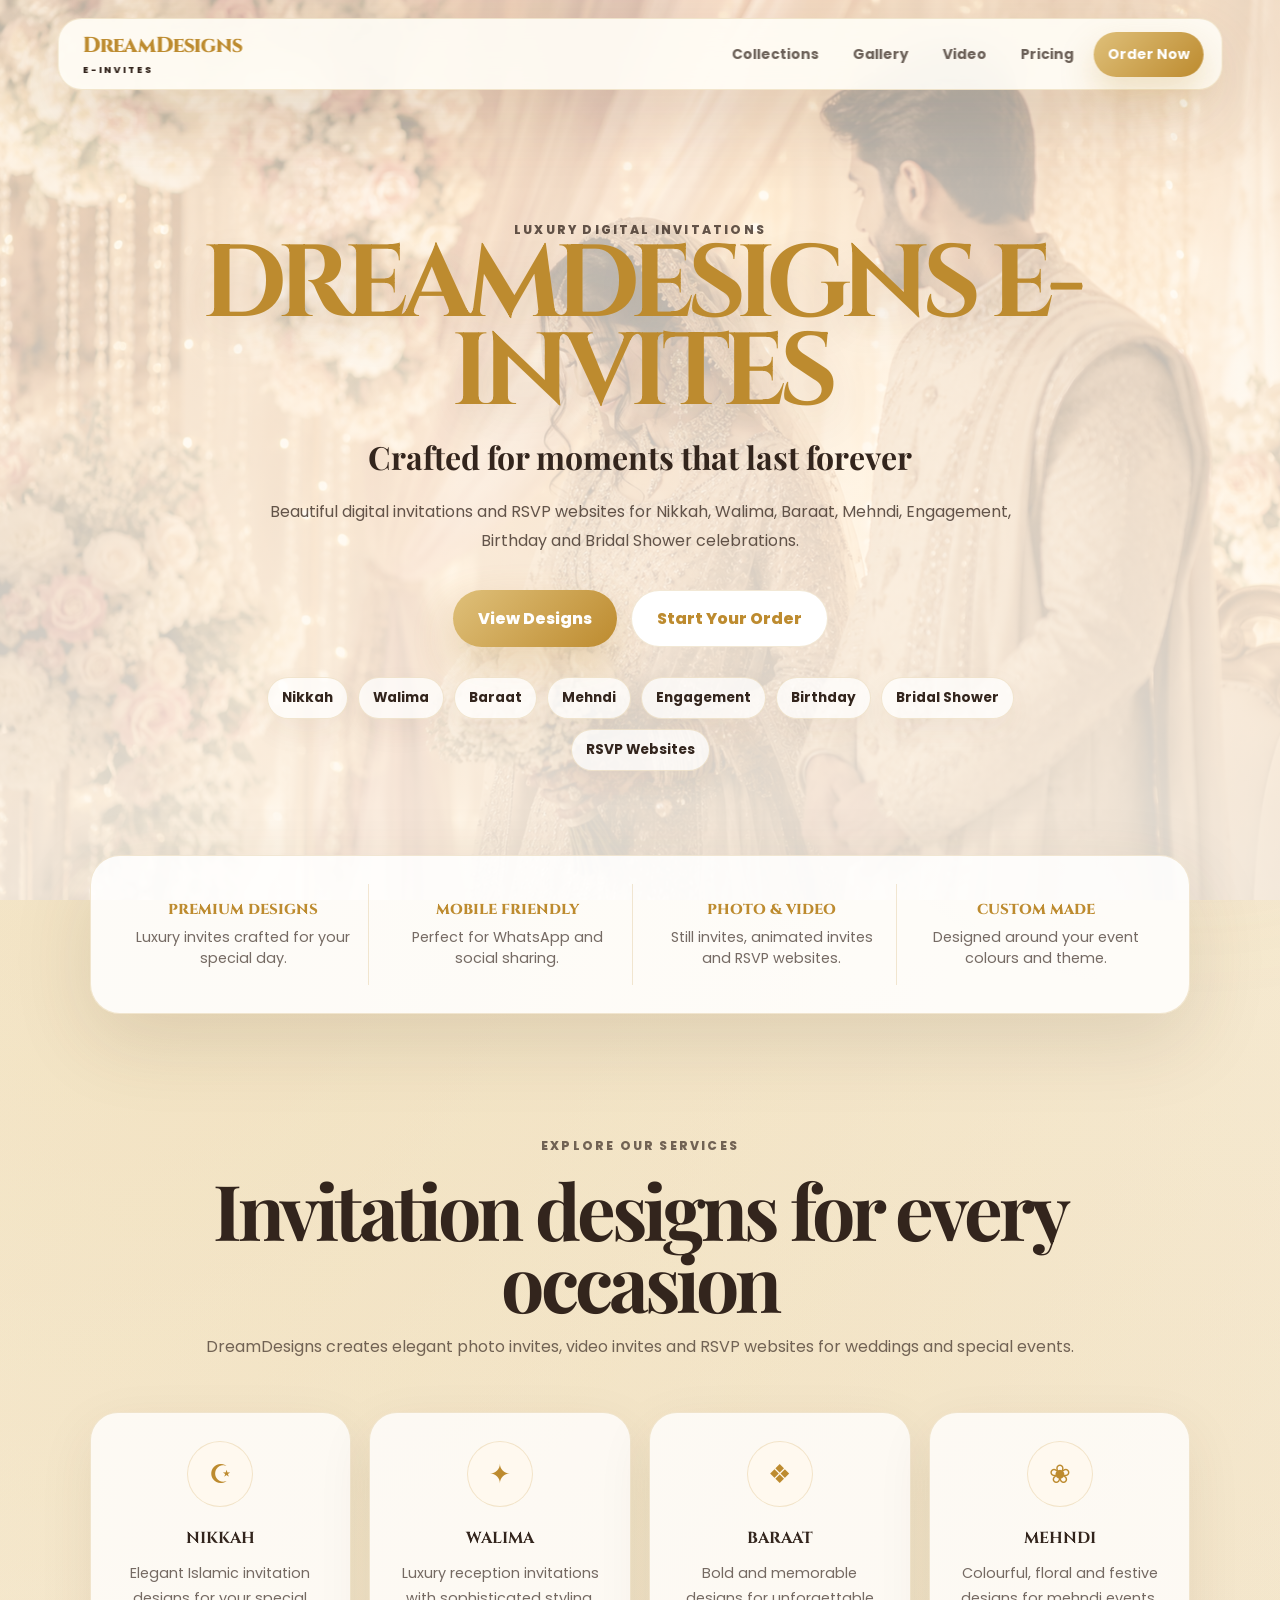
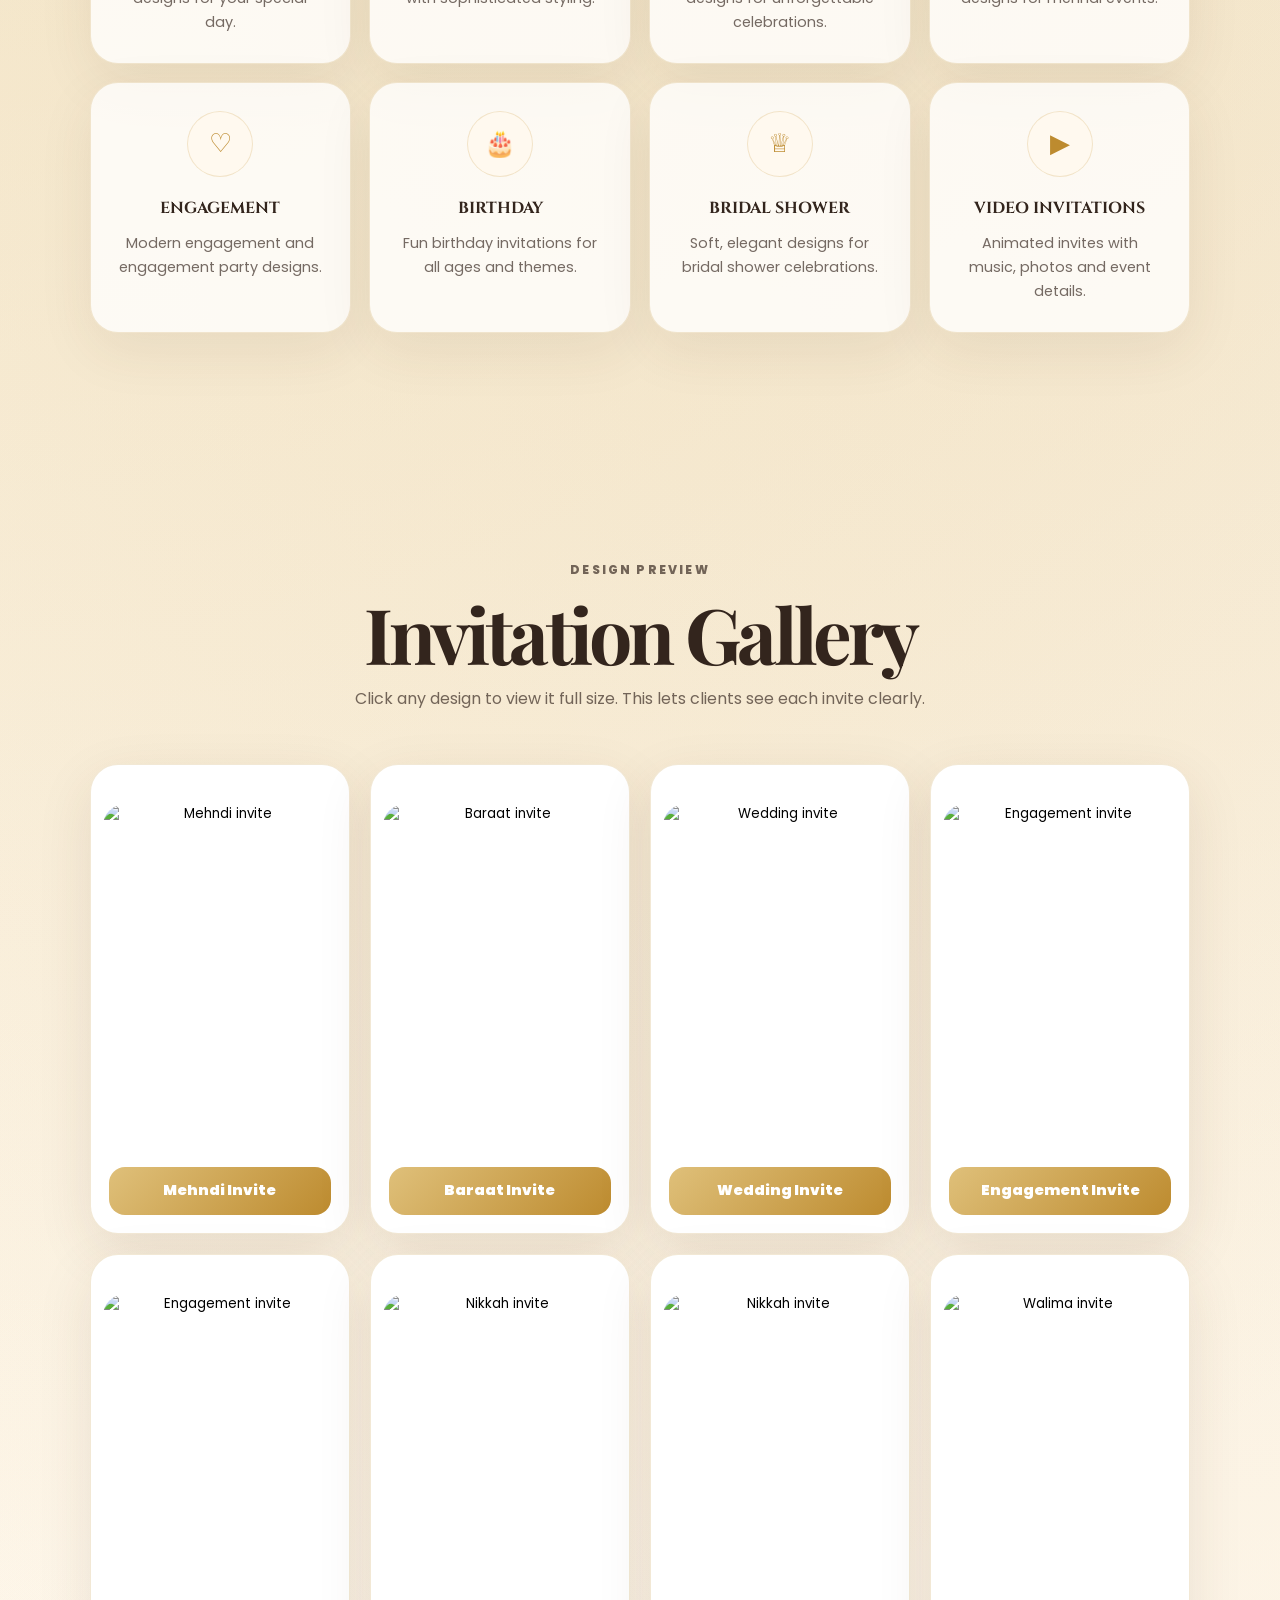
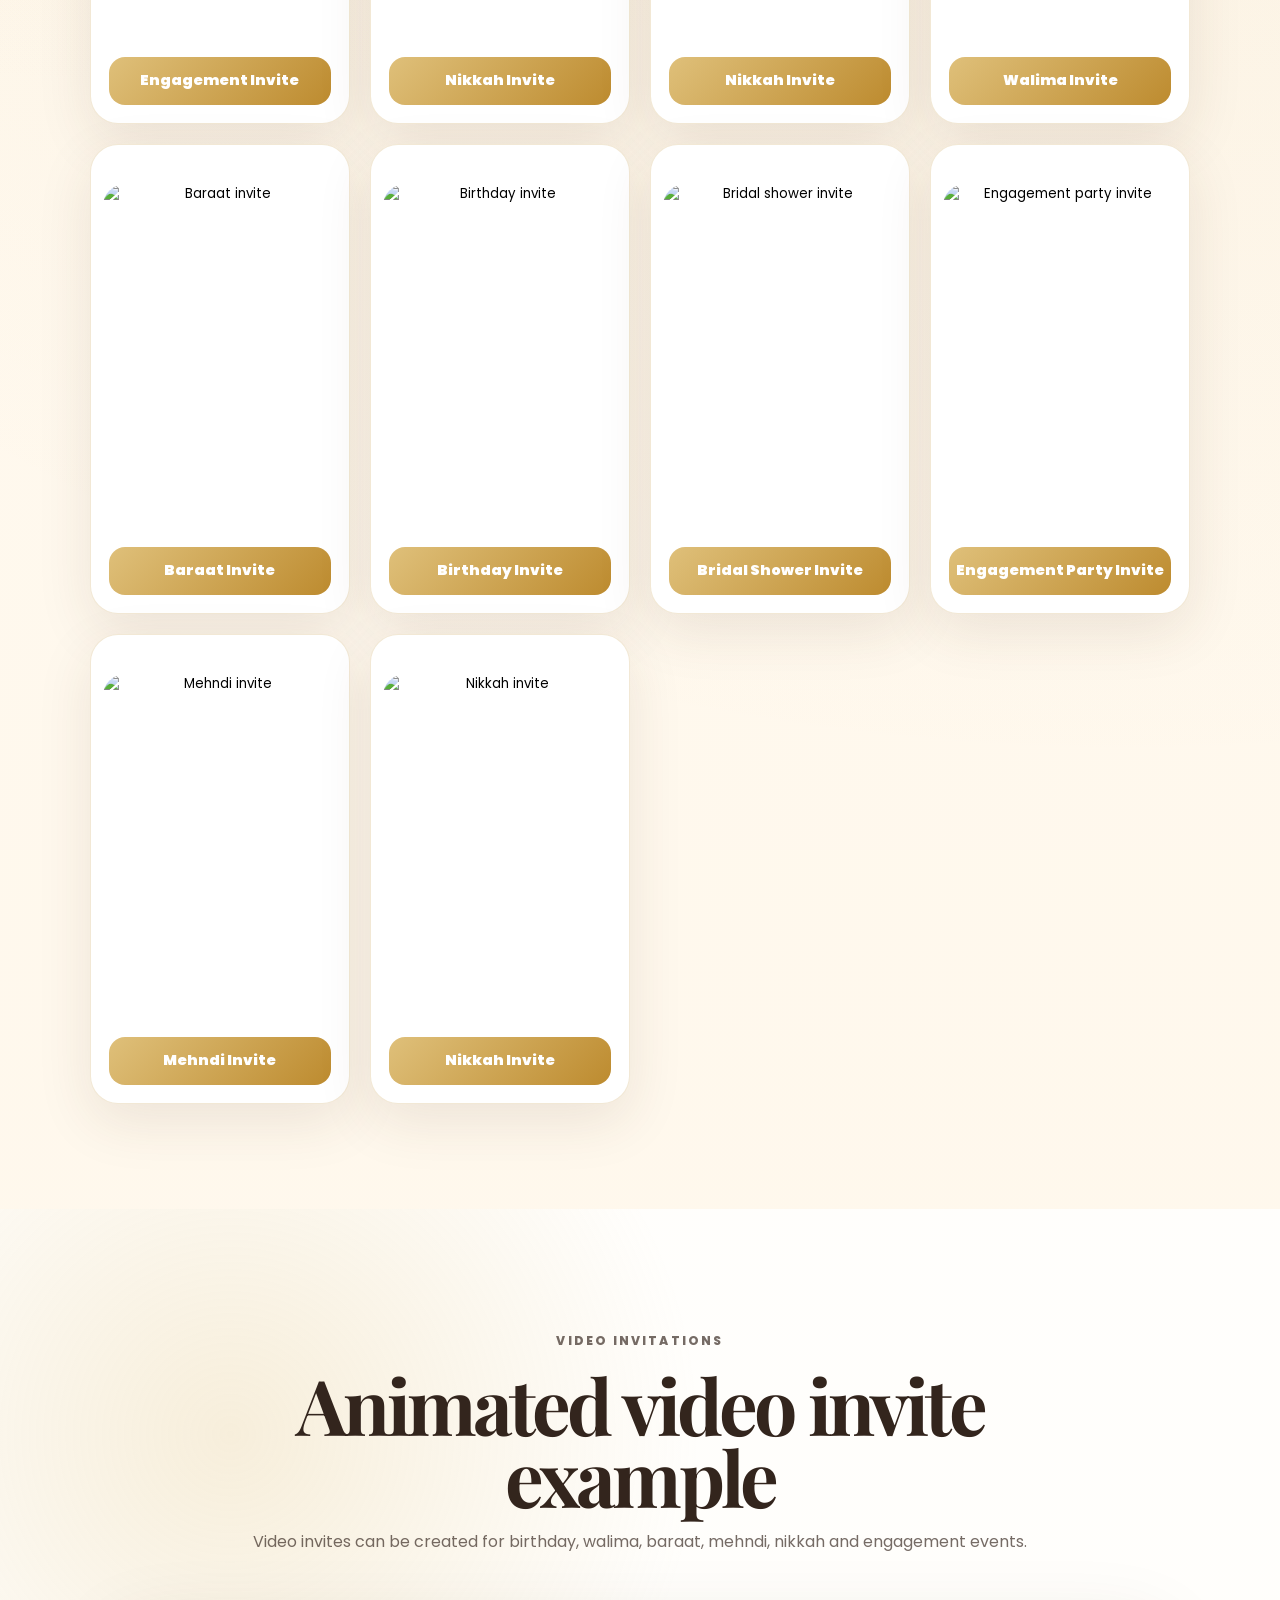
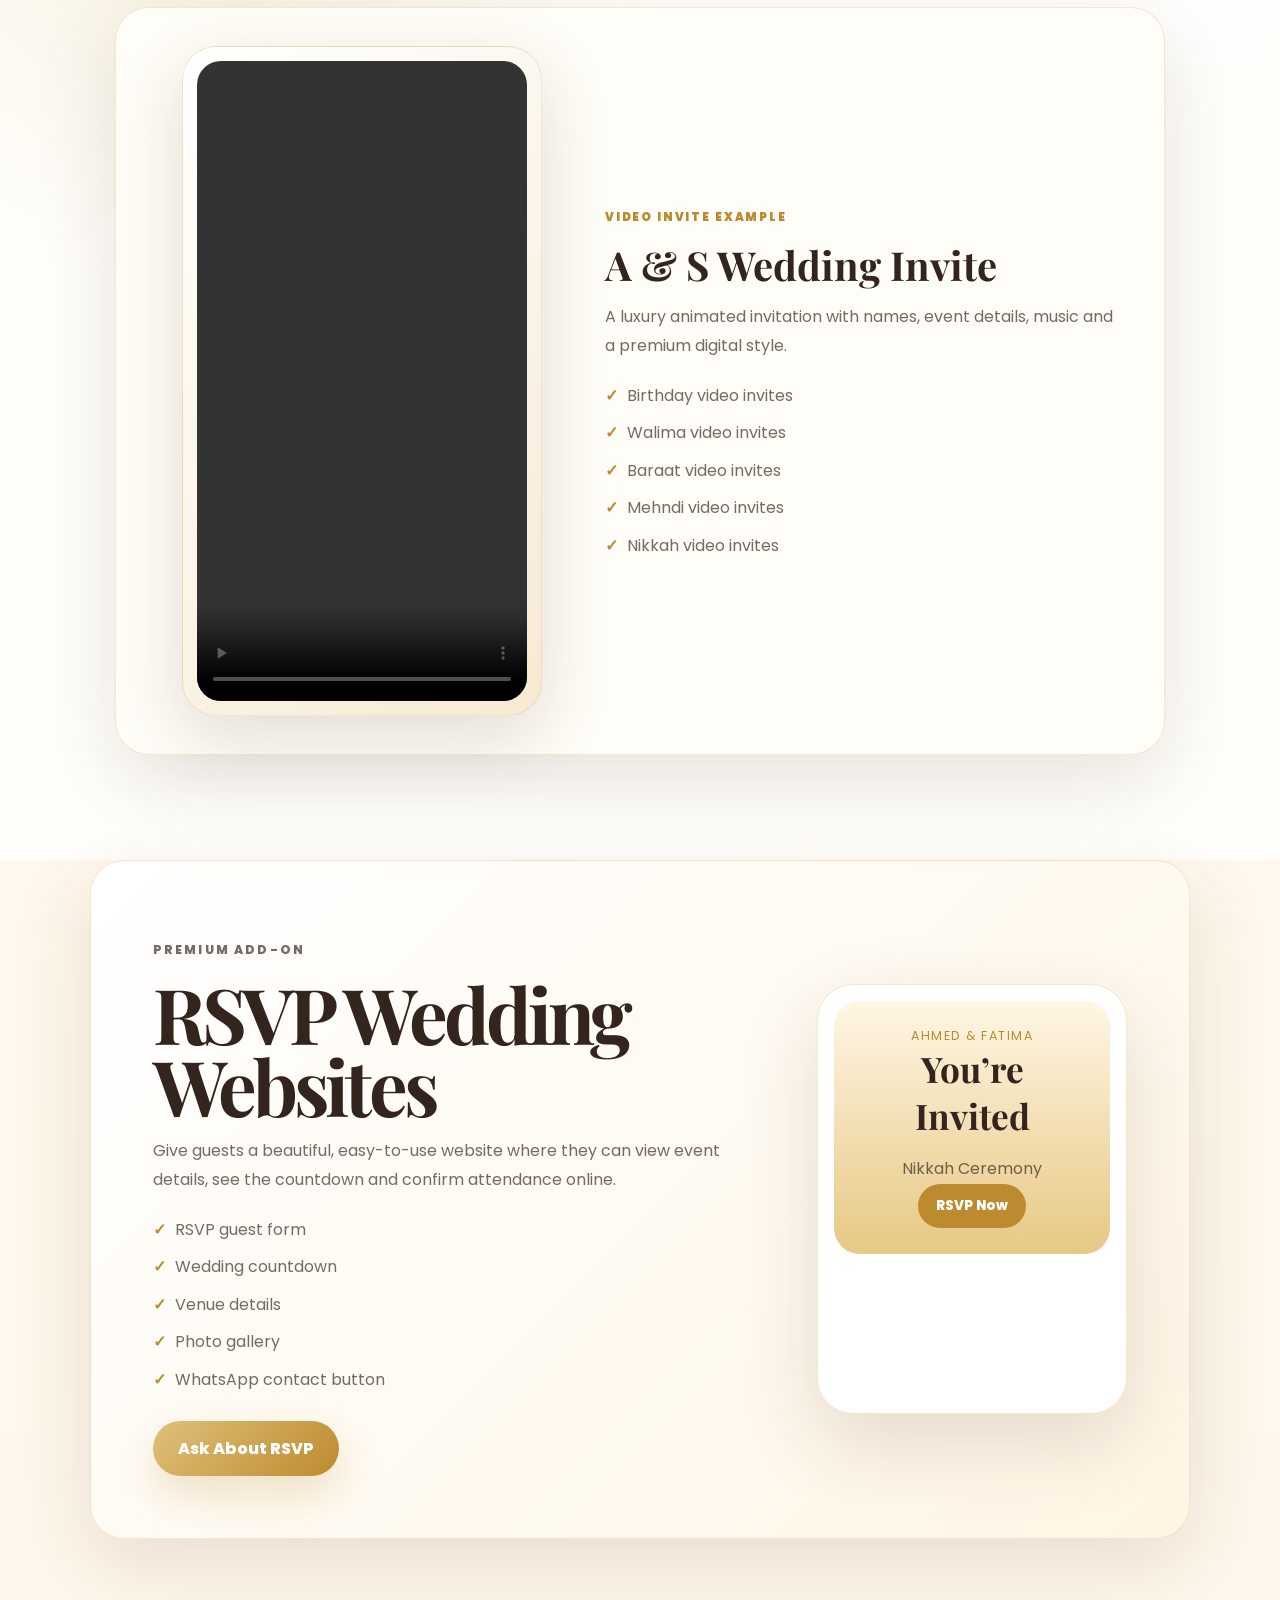
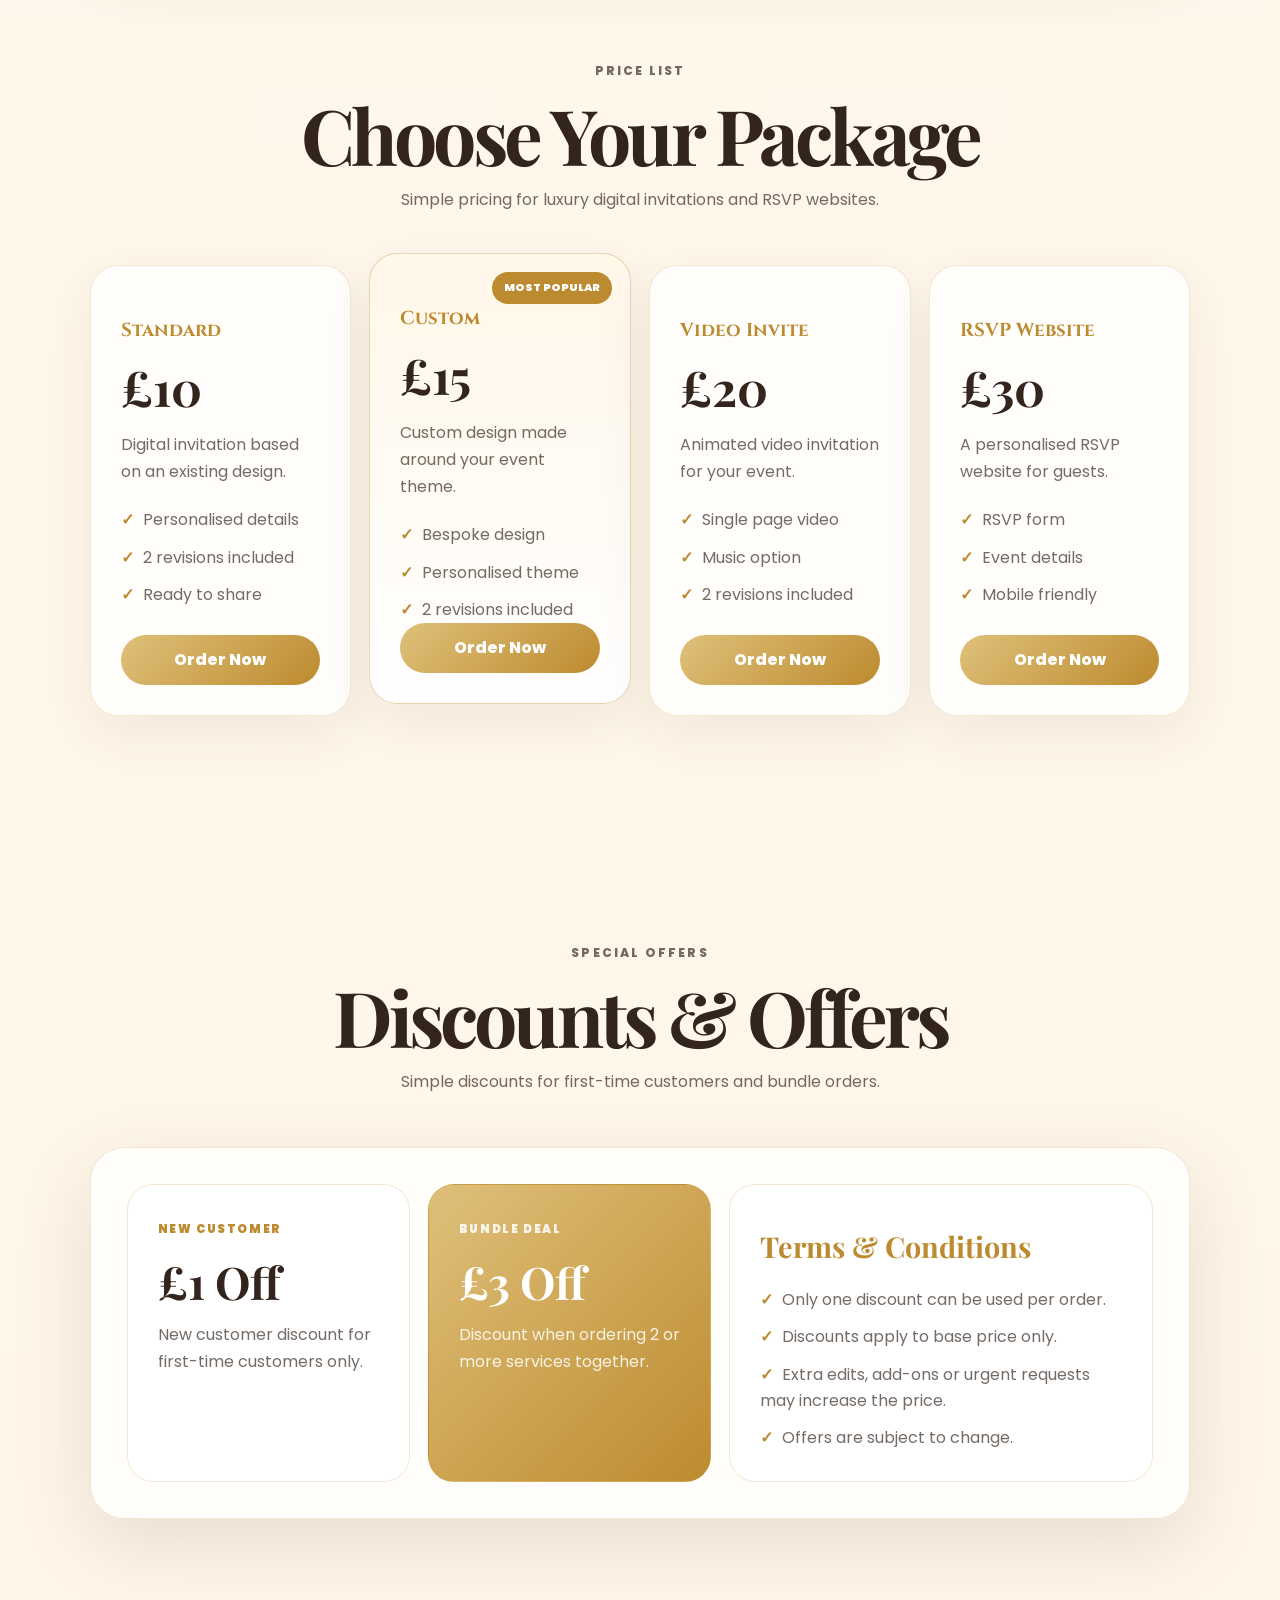
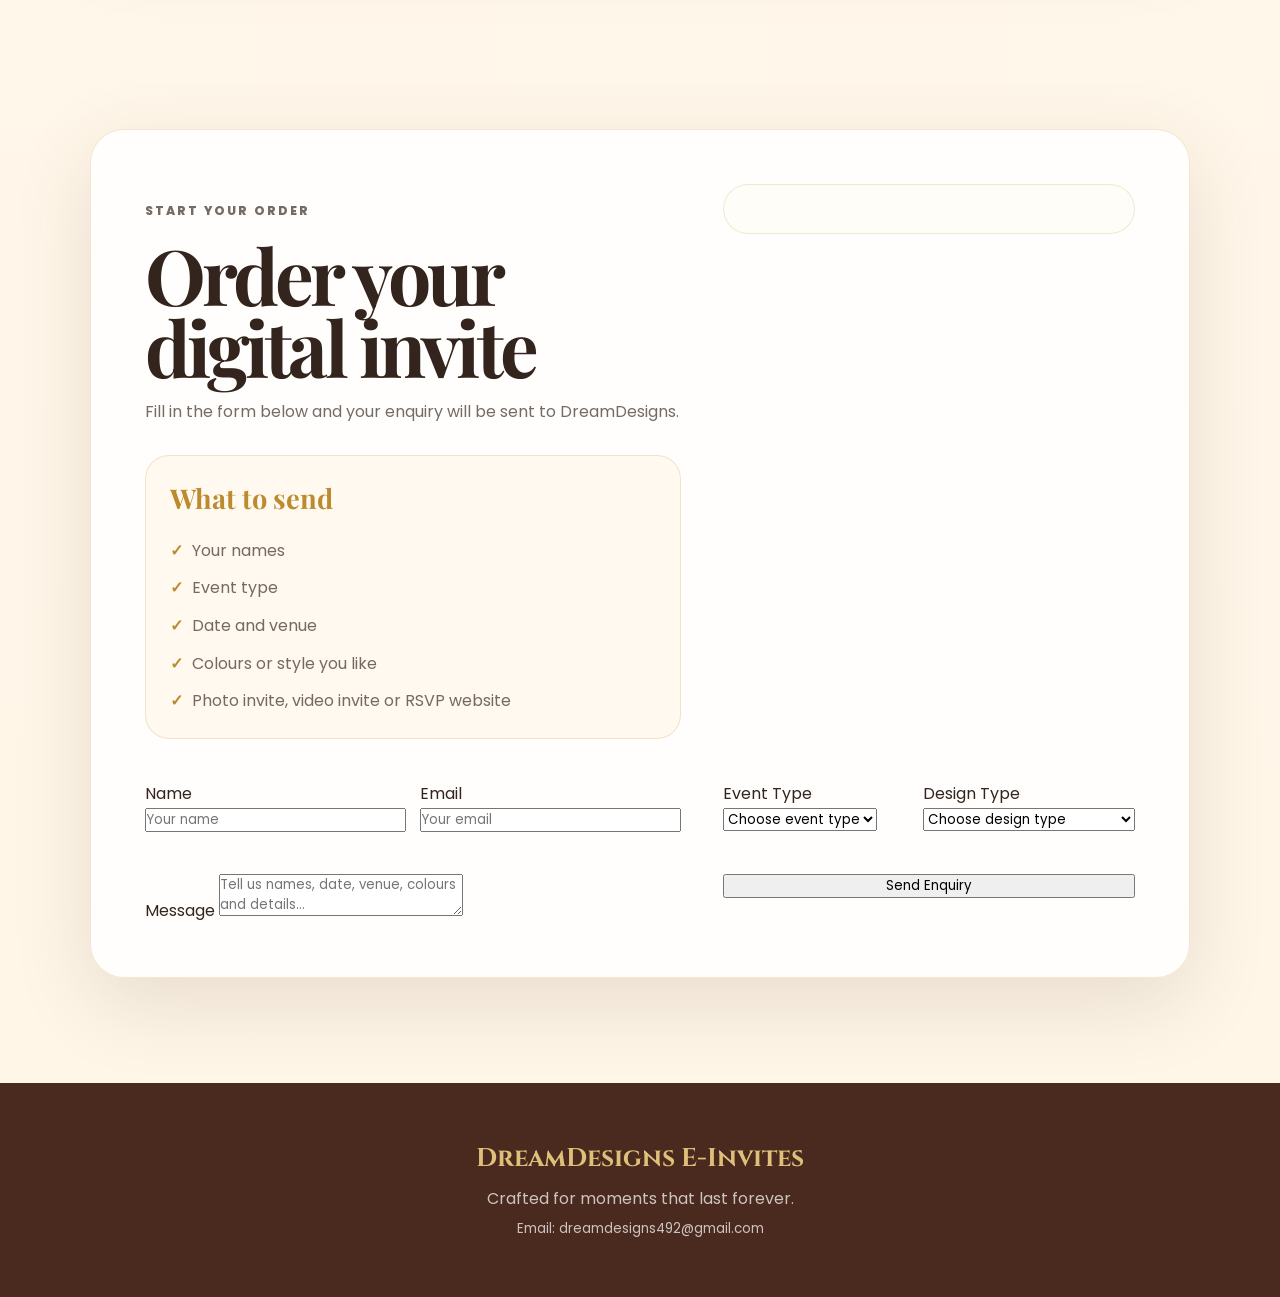
==== commit a40f5dc5: "Add files via upload" ====
--- a/index.html
+++ b/index.html
@@ -25,7 +25,7 @@
       <small>E-Invites</small>
     </a>
 
-```
+
 <button class="menu-btn" id="menuBtn" aria-label="Open menu">☰</button>
 
 <nav class="nav" id="nav">
@@ -35,7 +35,7 @@
   <a href="#pricing">Pricing</a>
   <a href="#contact" class="nav-btn">Order Now</a>
 </nav>
-```
+
 
   </header>
 
@@ -45,7 +45,7 @@
         <img src="hero-main.png" alt="DreamDesigns luxury wedding hero image">
       </div>
 
-```
+
   <div class="hero-overlay"></div>
 
   <div class="hero-content reveal">
@@ -156,83 +156,84 @@
   </div>
 </section>
 
-<section class="section gallery" id="gallery">
+
+  <section class="section gallery" id="gallery">
   <div class="section-head center reveal">
     <p class="eyebrow">Design Preview</p>
     <h2>Invitation Gallery</h2>
     <p>
-      Click any design to view it larger. The gallery is laid out so clients can clearly see each invite.
+      Click any design to view it full size. This lets clients see each invite clearly.
     </p>
   </div>
 
   <div class="gallery-grid">
-    <button class="gallery-card reveal" data-image="images/imagesphoto-mehndi-1.jpg.png" data-title="Mehndi Invite">
-      <img src="images/imagesphoto-mehndi-1.jpg.png" alt="Mehndi invite">
+    <button class="gallery-card reveal" data-title="Mehndi Invite">
+      <img data-file="imagesphoto-mehndi-1.jpg.png" alt="Mehndi invite">
       <span>Mehndi Invite</span>
     </button>
 
-    <button class="gallery-card reveal" data-image="images/imagesphoto-baraat-1.jpg.png" data-title="Baraat Invite">
-      <img src="images/imagesphoto-baraat-1.jpg.png" alt="Baraat invite">
+    <button class="gallery-card reveal" data-title="Baraat Invite">
+      <img data-file="imagesphoto-baraat-1.jpg.png" alt="Baraat invite">
       <span>Baraat Invite</span>
     </button>
 
-    <button class="gallery-card reveal" data-image="images/imagesphoto-wedding.jpg.png" data-title="Wedding Invite">
-      <img src="images/imagesphoto-wedding.jpg.png" alt="Wedding invite">
+    <button class="gallery-card reveal" data-title="Wedding Invite">
+      <img data-file="imagesphoto-wedding.jpg.png" alt="Wedding invite">
       <span>Wedding Invite</span>
     </button>
 
-    <button class="gallery-card reveal" data-image="images/imagesphoto-engagement-1.jpg.png" data-title="Engagement Invite">
-      <img src="images/imagesphoto-engagement-1.jpg.png" alt="Engagement invite">
+    <button class="gallery-card reveal" data-title="Engagement Invite">
+      <img data-file="imagesphoto-engagement-1.jpg.png" alt="Engagement invite">
       <span>Engagement Invite</span>
     </button>
 
-    <button class="gallery-card reveal" data-image="images/imagesphoto-engagement-2.jpg.png" data-title="Engagement Invite">
-      <img src="images/imagesphoto-engagement-2.jpg.png" alt="Engagement invite">
+    <button class="gallery-card reveal" data-title="Engagement Invite">
+      <img data-file="imagesphoto-engagement-2.jpg.png" alt="Engagement invite">
       <span>Engagement Invite</span>
     </button>
 
-    <button class="gallery-card reveal" data-image="images/imagesphoto-nikkah-1.jpg.png" data-title="Nikkah Invite">
-      <img src="images/imagesphoto-nikkah-1.jpg.png" alt="Nikkah invite">
+    <button class="gallery-card reveal" data-title="Nikkah Invite">
+      <img data-file="imagesphoto-nikkah-1.jpg.png" alt="Nikkah invite">
       <span>Nikkah Invite</span>
     </button>
 
-    <button class="gallery-card reveal" data-image="images/imagesphoto-nikkah-2.jpg.png" data-title="Nikkah Invite">
-      <img src="images/imagesphoto-nikkah-2.jpg.png" alt="Nikkah invite">
+    <button class="gallery-card reveal" data-title="Nikkah Invite">
+      <img data-file="imagesphoto-nikkah-2.jpg.png" alt="Nikkah invite">
       <span>Nikkah Invite</span>
     </button>
 
-    <button class="gallery-card reveal" data-image="images/imagesphoto-walima.jpg.png" data-title="Walima Invite">
-      <img src="images/imagesphoto-walima.jpg.png" alt="Walima invite">
+    <button class="gallery-card reveal" data-title="Walima Invite">
+      <img data-file="imagesphoto-walima.jpg.png" alt="Walima invite">
       <span>Walima Invite</span>
     </button>
 
-    <button class="gallery-card reveal" data-image="images/imagesphoto-baraat-2.jpg.png" data-title="Baraat Invite">
-      <img src="images/imagesphoto-baraat-2.jpg.png" alt="Baraat invite">
+    <button class="gallery-card reveal" data-title="Baraat Invite">
+      <img data-file="imagesphoto-baraat-2.jpg.png" alt="Baraat invite">
       <span>Baraat Invite</span>
     </button>
 
-    <button class="gallery-card reveal" data-image="images/imagesphoto-birthday.jpg.png" data-title="Birthday Invite">
-      <img src="images/imagesphoto-birthday.jpg.png" alt="Birthday invite">
+    <button class="gallery-card reveal" data-title="Birthday Invite">
+      <img data-file="imagesphoto-birthday.jpg.png" alt="Birthday invite">
       <span>Birthday Invite</span>
     </button>
 
-    <button class="gallery-card reveal" data-image="images/imagesphoto-bridal-shower.jpg.png" data-title="Bridal Shower Invite">
-      <img src="images/imagesphoto-bridal-shower.jpg.png" alt="Bridal shower invite">
+    <button class="gallery-card reveal" data-title="Bridal Shower Invite">
+      <img data-file="imagesphoto-bridal-shower.jpg.png" alt="Bridal shower invite">
       <span>Bridal Shower Invite</span>
     </button>
 
-    <button class="gallery-card reveal" data-image="images/imagesphoto-engagement-party.jpg.png" data-title="Engagement Party Invite">
-      <img src="images/imagesphoto-engagement-party.jpg.png" alt="Engagement party invite">
+    <button class="gallery-card reveal" data-title="Engagement Party Invite">
+      <img data-file="imagesphoto-engagement-party.jpg.png" alt="Engagement party invite">
       <span>Engagement Party Invite</span>
     </button>
 
-    <button class="gallery-card reveal" data-image="images/imagesphoto-mehndi-2.jpg.png" data-title="Mehndi Invite">
-      <img src="images/imagesphoto-mehndi-2.jpg.png" alt="Mehndi invite">
+    <button class="gallery-card reveal" data-title="Mehndi Invite">
+      <img data-file="imagesphoto-mehndi-2.jpg.png" alt="Mehndi invite">
       <span>Mehndi Invite</span>
     </button>
 
-    <button class="gallery-card reveal" data-image="images/imagesphoto-nikkah-3.jpg.png" data-title="Nikkah Invite">
-      <img src="images/imagesphoto-nikkah-3.jpg.png" alt="Nikkah invite">
+    <button class="gallery-card reveal" data-title="Nikkah Invite">
+      <img data-file="imagesphoto-nikkah-3.jpg.png" alt="Nikkah invite">
       <span>Nikkah Invite</span>
     </button>
   </div>
@@ -249,7 +250,7 @@
 
   <div class="video-layout reveal">
     <div class="video-phone">
-      <video src="images/videosvideo-invite.mp4.mp4" controls playsinline preload="metadata"></video>
+     <video id="mainInviteVideo" data-file="videosvideo-invite.mp4.mp4" controls playsinline preload="metadata"></video>
     </div>
 
     <div class="video-info">
@@ -411,9 +412,8 @@
       </div>
     </div>
 
-    <form action="https://formspree.io/f/xzdldake" method="POST" class="form">
-      <input type="hidden" name="_subject" value="New DreamDesigns E-Invites enquiry">
-      <input type="hidden" name="_next" value="thankyou.html">
+   <form id="contactForm" class="form"></form>
+     
 
       <div class="form-row">
         <label>
@@ -467,7 +467,7 @@
     </form>
   </div>
 </section>
-```
+
 
   </main>
 
